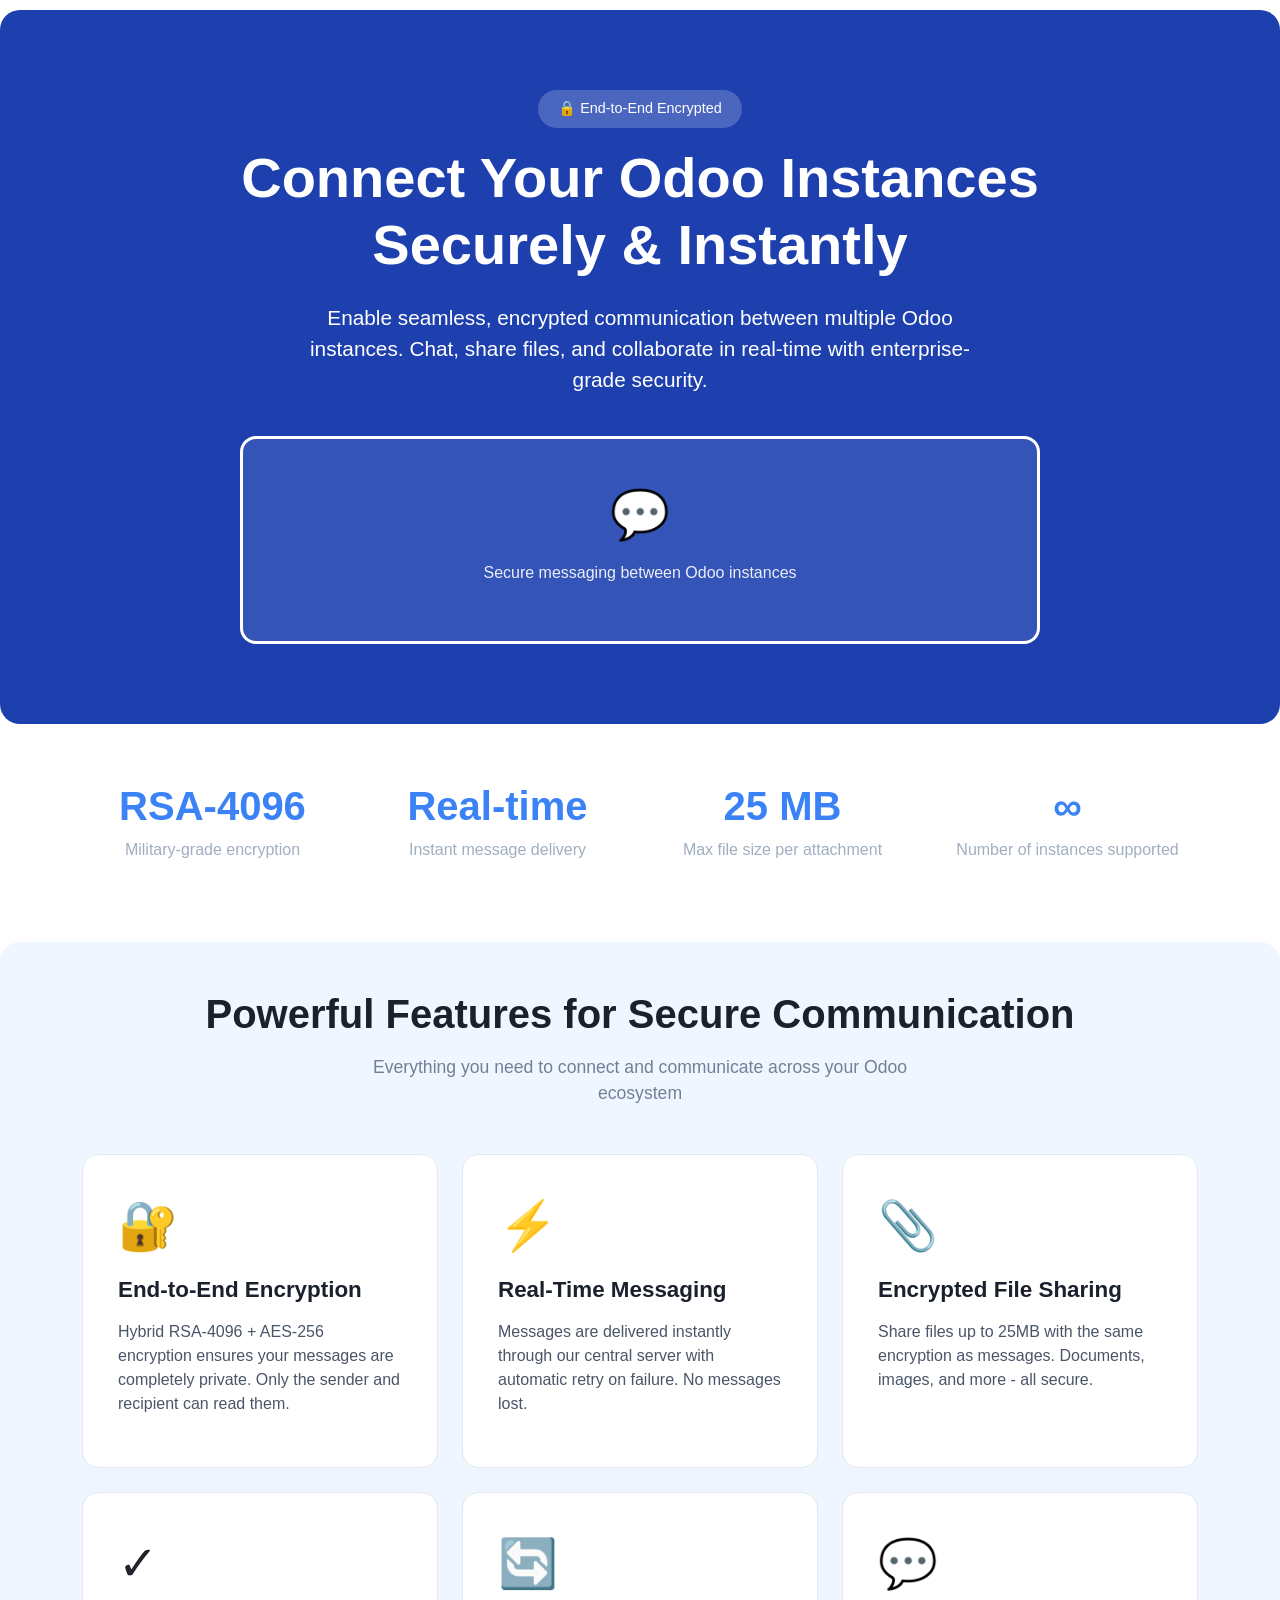
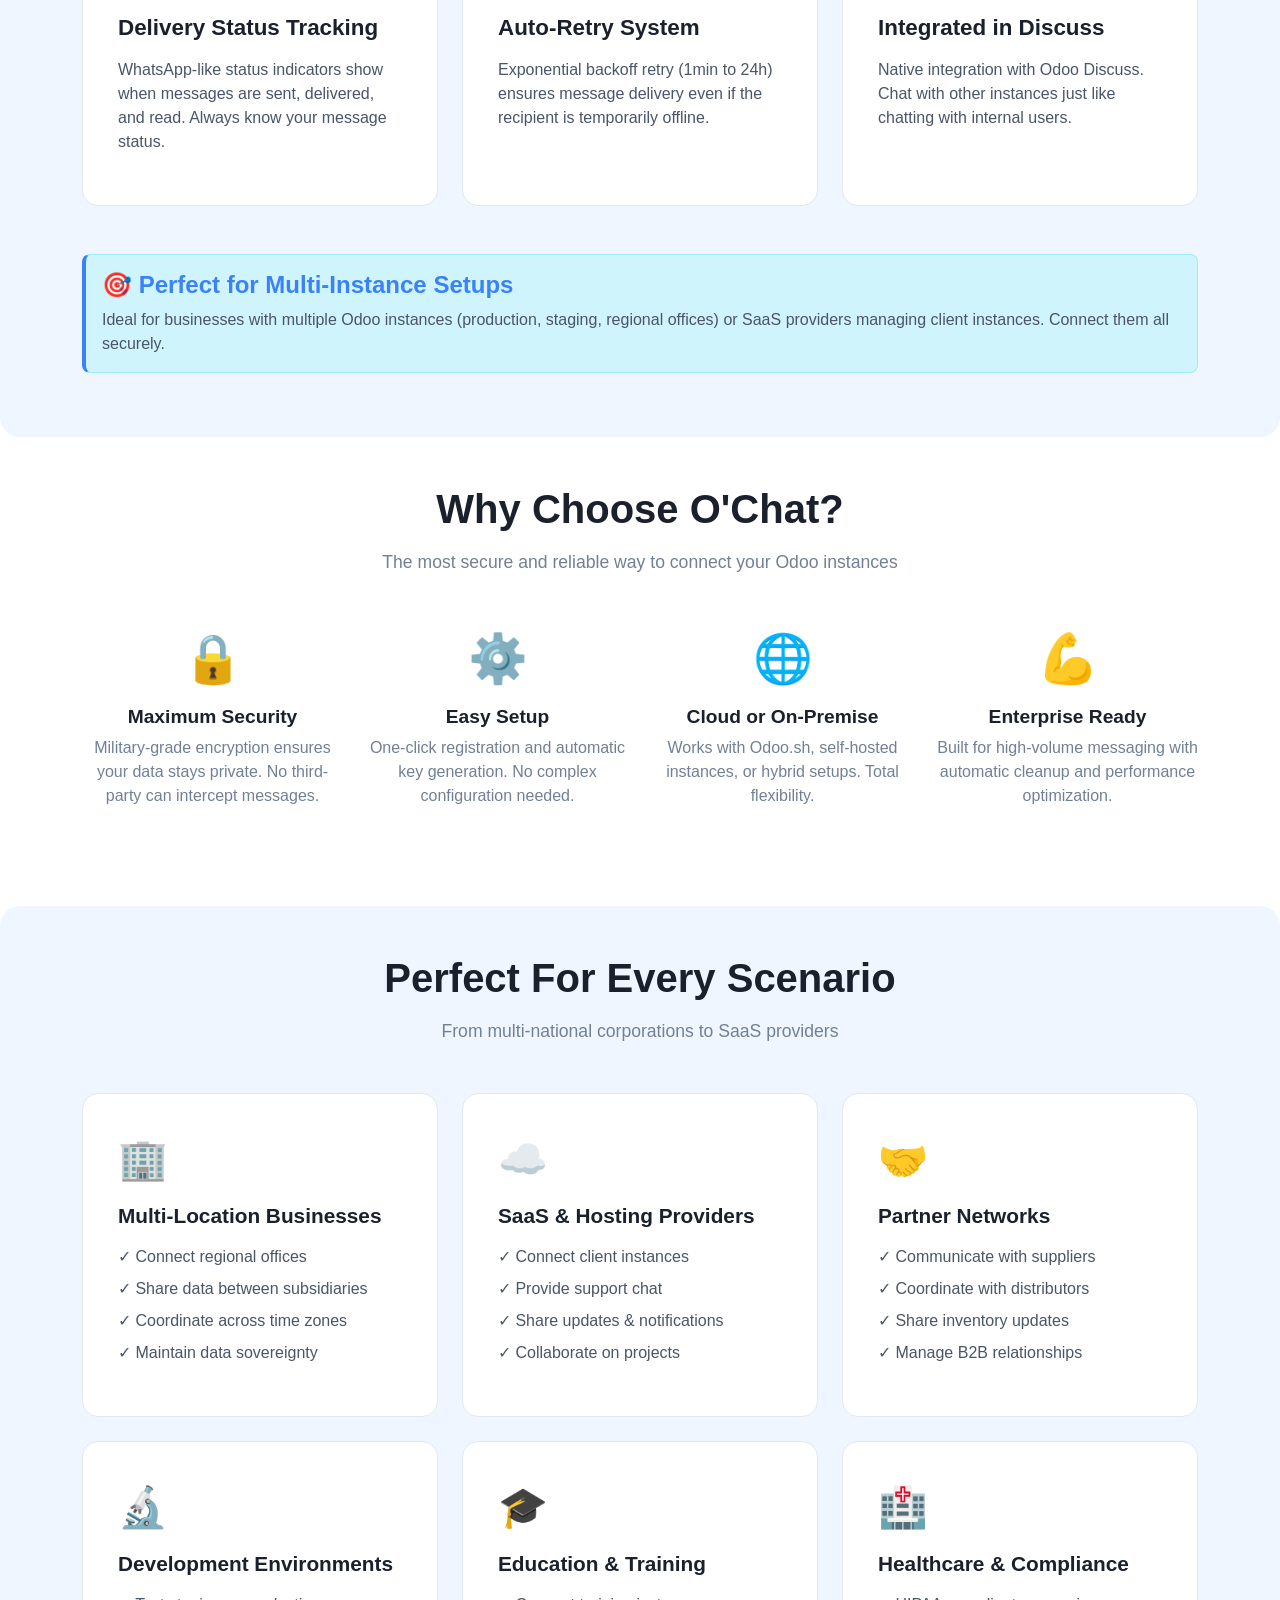
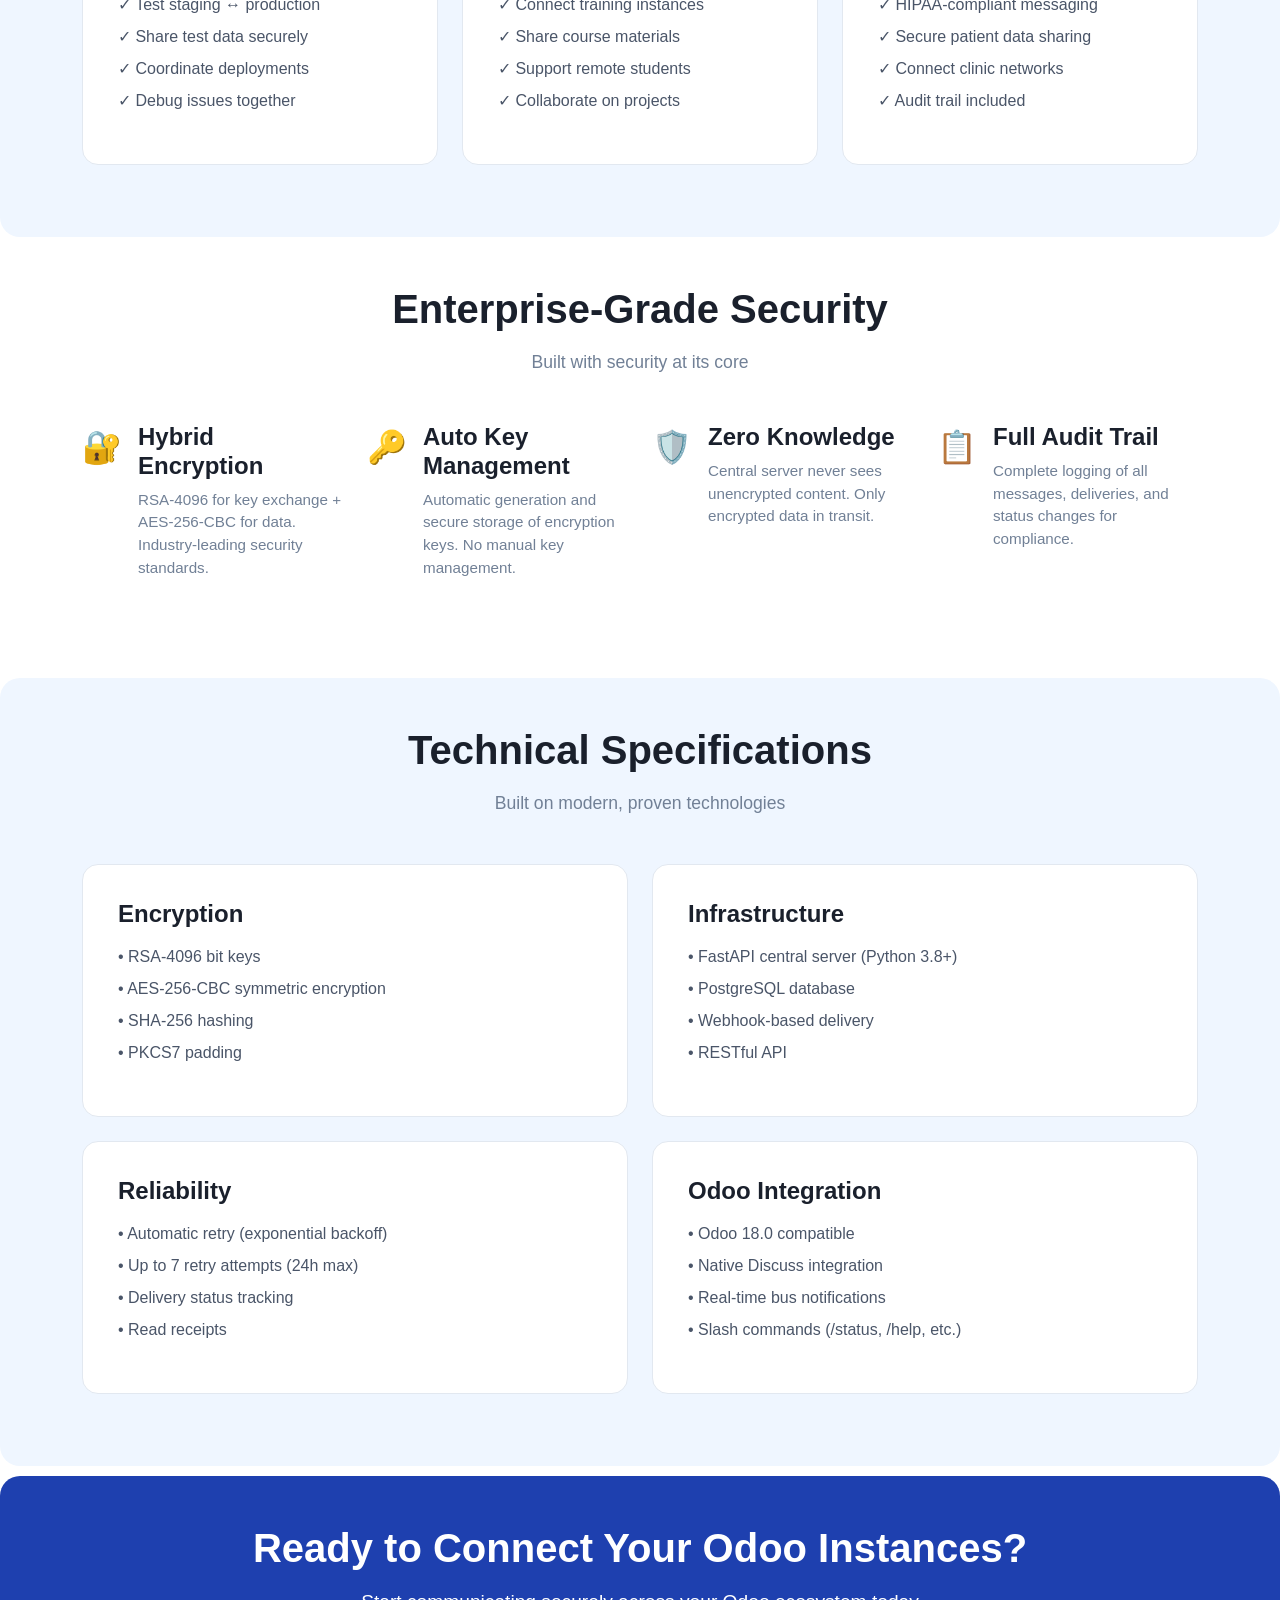
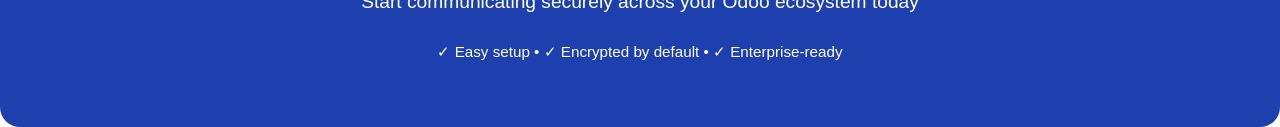
==== ochat/static/description/index.html @ 1cec47e1 "init branch" ====
<!DOCTYPE html>
<html lang="en">
<head>
    <meta charset="utf-8">
    <meta name="viewport" content="width=device-width, initial-scale=1">
    <title>O'Chat - Secure Inter-Instance Communication for Odoo</title>

    <!-- Bootstrap 5 CSS CDN -->
    <link href="https://cdn.jsdelivr.net/npm/bootstrap@5.3.2/dist/css/bootstrap.min.css" rel="stylesheet">

    <style>
        body {
            font-family: -apple-system, BlinkMacSystemFont, 'Segoe UI', Roboto, Oxygen, Ubuntu, Cantarell, sans-serif;
            color: #2c3e50;
        }

        .hero {
            background: linear-gradient(135deg, #3b82f6 0%, #1e40af 100%);
            color: white;
            padding-top: 80px;
            padding-bottom: 80px;
        }

        .features-section {
            background-color: #eff6ff;
        }

        .cta-section {
            background: linear-gradient(135deg, #3b82f6 0%, #1e40af 100%);
            color: white;
        }
    </style>
</head>
<body>
    <!-- Hero Section -->
    <section class="text-center" style="background-color:#1e40af; color: white; padding-top: 80px; padding-bottom: 80px;border-radius:20px; margin-top:10px;">
        <div class="container">
            <div class="mb-3">
                <span style="font-size: 0.9rem; padding: 8px 20px; background-color: rgba(255,255,255,0.2); border-radius: 50px; display: inline-block; font-weight: 500;">
                    🔒 End-to-End Encrypted
                </span>
            </div>
            <h1 class="mb-4" style="font-size: 3.5rem; font-weight: 800; color: white;">
                Connect Your Odoo Instances<br/>Securely & Instantly
            </h1>
            <p class="lead mb-4" style="font-size: 1.3rem; max-width: 700px; margin-left: auto; margin-right: auto; color: white;">
                Enable seamless, encrypted communication between multiple Odoo instances. Chat, share files, and collaborate in real-time with enterprise-grade security.
            </p>

            <!-- Screenshot placeholder -->
            <div style="max-width: 800px; margin-left: auto; margin-right: auto; margin-top: 40px; background-color: rgba(255,255,255,0.1); padding: 40px; border-radius: 16px; border: 3px solid white;">
                <p style="font-size: 3rem; margin: 0;">💬</p>
                <p style="font-size: 1rem; margin-top: 10px; opacity: 0.9;">Secure messaging between Odoo instances</p>
            </div>
        </div>
    </section>

    <!-- Stats Section -->
    <section class="py-5" style="border-radius:10px; margin-top:10px;">
        <div class="container">
            <div class="row text-center">
                <div class="col-md-3 col-sm-6 mb-3">
                    <h3 class="mb-2" style="font-size: 2.5rem; font-weight: 800; color: #3b82f6;">
                        RSA-4096
                    </h3>
                    <p style="color: #a0aec0;">Military-grade encryption</p>
                </div>
                <div class="col-md-3 col-sm-6 mb-3">
                    <h3 class="mb-2" style="font-size: 2.5rem; font-weight: 800; color: #3b82f6;">
                        Real-time
                    </h3>
                    <p style="color: #a0aec0;">Instant message delivery</p>
                </div>
                <div class="col-md-3 col-sm-6 mb-3">
                    <h3 class="mb-2" style="font-size: 2.5rem; font-weight: 800; color: #3b82f6;">
                        25 MB
                    </h3>
                    <p style="color: #a0aec0;">Max file size per attachment</p>
                </div>
                <div class="col-md-3 col-sm-6 mb-3">
                    <h3 class="mb-2" style="font-size: 2.5rem; font-weight: 800; color: #3b82f6;">
                        ∞
                    </h3>
                    <p style="color: #a0aec0;">Number of instances supported</p>
                </div>
            </div>
        </div>
    </section>

    <!-- Features Section -->
    <section class="py-5" style="background-color: #eff6ff; padding-left: 30px; padding-right: 30px; border-radius:20px;">
        <div class="container">
            <h2 class="text-center mb-3" style="font-size: 2.5rem; font-weight: 700; color: #1a202c;">
                Powerful Features for Secure Communication
            </h2>
            <p class="text-center mb-5" style="font-size: 1.1rem; color: #718096; max-width: 600px; margin-left: auto; margin-right: auto;">
                Everything you need to connect and communicate across your Odoo ecosystem
            </p>

            <div class="row">
                <div class="col-md-4 mb-4">
                    <div class="card h-100" style="border-radius: 16px; border: 1px solid #e2e8f0;">
                        <div class="card-body" style="padding: 35px;">
                            <div style="font-size: 3rem; margin-bottom: 15px;">🔐</div>
                            <h3 class="mb-3" style="font-size: 1.4rem; font-weight: 600; color: #1a202c;">
                                End-to-End Encryption
                            </h3>
                            <p style="color: #4a5568;">
                                Hybrid RSA-4096 + AES-256 encryption ensures your messages are completely private. Only the sender and recipient can read them.
                            </p>
                        </div>
                    </div>
                </div>

                <div class="col-md-4 mb-4">
                    <div class="card h-100" style="border-radius: 16px; border: 1px solid #e2e8f0;">
                        <div class="card-body" style="padding: 35px;">
                            <div style="font-size: 3rem; margin-bottom: 15px;">⚡</div>
                            <h3 class="mb-3" style="font-size: 1.4rem; font-weight: 600; color: #1a202c;">
                                Real-Time Messaging
                            </h3>
                            <p style="color: #4a5568;">
                                Messages are delivered instantly through our central server with automatic retry on failure. No messages lost.
                            </p>
                        </div>
                    </div>
                </div>

                <div class="col-md-4 mb-4">
                    <div class="card h-100" style="border-radius: 16px; border: 1px solid #e2e8f0;">
                        <div class="card-body" style="padding: 35px;">
                            <div style="font-size: 3rem; margin-bottom: 15px;">📎</div>
                            <h3 class="mb-3" style="font-size: 1.4rem; font-weight: 600; color: #1a202c;">
                                Encrypted File Sharing
                            </h3>
                            <p style="color: #4a5568;">
                                Share files up to 25MB with the same encryption as messages. Documents, images, and more - all secure.
                            </p>
                        </div>
                    </div>
                </div>

                <div class="col-md-4 mb-4">
                    <div class="card h-100" style="border-radius: 16px; border: 1px solid #e2e8f0;">
                        <div class="card-body" style="padding: 35px;">
                            <div style="font-size: 3rem; margin-bottom: 15px;">✓</div>
                            <h3 class="mb-3" style="font-size: 1.4rem; font-weight: 600; color: #1a202c;">
                                Delivery Status Tracking
                            </h3>
                            <p style="color: #4a5568;">
                                WhatsApp-like status indicators show when messages are sent, delivered, and read. Always know your message status.
                            </p>
                        </div>
                    </div>
                </div>

                <div class="col-md-4 mb-4">
                    <div class="card h-100" style="border-radius: 16px; border: 1px solid #e2e8f0;">
                        <div class="card-body" style="padding: 35px;">
                            <div style="font-size: 3rem; margin-bottom: 15px;">🔄</div>
                            <h3 class="mb-3" style="font-size: 1.4rem; font-weight: 600; color: #1a202c;">
                                Auto-Retry System
                            </h3>
                            <p style="color: #4a5568;">
                                Exponential backoff retry (1min to 24h) ensures message delivery even if the recipient is temporarily offline.
                            </p>
                        </div>
                    </div>
                </div>

                <div class="col-md-4 mb-4">
                    <div class="card h-100" style="border-radius: 16px; border: 1px solid #e2e8f0;">
                        <div class="card-body" style="padding: 35px;">
                            <div style="font-size: 3rem; margin-bottom: 15px;">💬</div>
                            <h3 class="mb-3" style="font-size: 1.4rem; font-weight: 600; color: #1a202c;">
                                Integrated in Discuss
                            </h3>
                            <p style="color: #4a5568;">
                                Native integration with Odoo Discuss. Chat with other instances just like chatting with internal users.
                            </p>
                        </div>
                    </div>
                </div>
            </div>

            <div class="alert alert-info mt-4" style="border-left: 4px solid #3b82f6; border-radius: 8px;">
                <h4 class="mb-2" style="color: #3b82f6; font-weight: 600;">
                    🎯 Perfect for Multi-Instance Setups
                </h4>
                <p class="mb-0" style="color: #4a5568;">
                    Ideal for businesses with multiple Odoo instances (production, staging, regional offices) or SaaS providers managing client instances. Connect them all securely.
                </p>
            </div>
        </div>
    </section>

    <!-- Benefits Section -->
    <section class="py-5 bg-white">
        <div class="container">
            <h2 class="text-center mb-3" style="font-size: 2.5rem; font-weight: 700; color: #1a202c;">
                Why Choose O'Chat?
            </h2>
            <p class="text-center mb-5" style="font-size: 1.1rem; color: #718096; max-width: 600px; margin-left: auto; margin-right: auto;">
                The most secure and reliable way to connect your Odoo instances
            </p>

            <div class="row text-center">
                <div class="col-md-3 col-sm-6 mb-4">
                    <div style="font-size: 3rem; margin-bottom: 10px;">🔒</div>
                    <h4 class="mb-2" style="font-size: 1.2rem; font-weight: 600; color: #1a202c;">
                        Maximum Security
                    </h4>
                    <p style="color: #718096;">
                        Military-grade encryption ensures your data stays private. No third-party can intercept messages.
                    </p>
                </div>

                <div class="col-md-3 col-sm-6 mb-4">
                    <div style="font-size: 3rem; margin-bottom: 10px;">⚙️</div>
                    <h4 class="mb-2" style="font-size: 1.2rem; font-weight: 600; color: #1a202c;">
                        Easy Setup
                    </h4>
                    <p style="color: #718096;">
                        One-click registration and automatic key generation. No complex configuration needed.
                    </p>
                </div>

                <div class="col-md-3 col-sm-6 mb-4">
                    <div style="font-size: 3rem; margin-bottom: 10px;">🌐</div>
                    <h4 class="mb-2" style="font-size: 1.2rem; font-weight: 600; color: #1a202c;">
                        Cloud or On-Premise
                    </h4>
                    <p style="color: #718096;">
                        Works with Odoo.sh, self-hosted instances, or hybrid setups. Total flexibility.
                    </p>
                </div>

                <div class="col-md-3 col-sm-6 mb-4">
                    <div style="font-size: 3rem; margin-bottom: 10px;">💪</div>
                    <h4 class="mb-2" style="font-size: 1.2rem; font-weight: 600; color: #1a202c;">
                        Enterprise Ready
                    </h4>
                    <p style="color: #718096;">
                        Built for high-volume messaging with automatic cleanup and performance optimization.
                    </p>
                </div>
            </div>
        </div>
    </section>

    <!-- Use Cases Section -->
    <section class="py-5" style="background-color: #eff6ff; padding-left: 30px; padding-right: 30px;border-radius:20px; margin-top:10px;">
        <div class="container">
            <h2 class="text-center mb-3" style="font-size: 2.5rem; font-weight: 700; color: #1a202c;">
                Perfect For Every Scenario
            </h2>
            <p class="text-center mb-5" style="font-size: 1.1rem; color: #718096;">
                From multi-national corporations to SaaS providers
            </p>

            <div class="row">
                <div class="col-md-4 col-sm-6 mb-4">
                    <div class="card h-100" style="border-radius: 16px; border: 1px solid #e2e8f0; background-color: white;">
                        <div class="card-body" style="padding: 35px;">
                            <div style="font-size: 2.5rem; margin-bottom: 15px;">🏢</div>
                            <h4 class="mb-3" style="font-size: 1.3rem; font-weight: 600; color: #1a202c;">
                                Multi-Location Businesses
                            </h4>
                            <ul class="list-unstyled">
                                <li class="mb-2" style="color: #4a5568;">✓ Connect regional offices</li>
                                <li class="mb-2" style="color: #4a5568;">✓ Share data between subsidiaries</li>
                                <li class="mb-2" style="color: #4a5568;">✓ Coordinate across time zones</li>
                                <li class="mb-2" style="color: #4a5568;">✓ Maintain data sovereignty</li>
                            </ul>
                        </div>
                    </div>
                </div>

                <div class="col-md-4 col-sm-6 mb-4">
                    <div class="card h-100" style="border-radius: 16px; border: 1px solid #e2e8f0; background-color: white;">
                        <div class="card-body" style="padding: 35px;">
                            <div style="font-size: 2.5rem; margin-bottom: 15px;">☁️</div>
                            <h4 class="mb-3" style="font-size: 1.3rem; font-weight: 600; color: #1a202c;">
                                SaaS & Hosting Providers
                            </h4>
                            <ul class="list-unstyled">
                                <li class="mb-2" style="color: #4a5568;">✓ Connect client instances</li>
                                <li class="mb-2" style="color: #4a5568;">✓ Provide support chat</li>
                                <li class="mb-2" style="color: #4a5568;">✓ Share updates & notifications</li>
                                <li class="mb-2" style="color: #4a5568;">✓ Collaborate on projects</li>
                            </ul>
                        </div>
                    </div>
                </div>

                <div class="col-md-4 col-sm-6 mb-4">
                    <div class="card h-100" style="border-radius: 16px; border: 1px solid #e2e8f0; background-color: white;">
                        <div class="card-body" style="padding: 35px;">
                            <div style="font-size: 2.5rem; margin-bottom: 15px;">🤝</div>
                            <h4 class="mb-3" style="font-size: 1.3rem; font-weight: 600; color: #1a202c;">
                                Partner Networks
                            </h4>
                            <ul class="list-unstyled">
                                <li class="mb-2" style="color: #4a5568;">✓ Communicate with suppliers</li>
                                <li class="mb-2" style="color: #4a5568;">✓ Coordinate with distributors</li>
                                <li class="mb-2" style="color: #4a5568;">✓ Share inventory updates</li>
                                <li class="mb-2" style="color: #4a5568;">✓ Manage B2B relationships</li>
                            </ul>
                        </div>
                    </div>
                </div>

                <div class="col-md-4 col-sm-6 mb-4">
                    <div class="card h-100" style="border-radius: 16px; border: 1px solid #e2e8f0; background-color: white;">
                        <div class="card-body" style="padding: 35px;">
                            <div style="font-size: 2.5rem; margin-bottom: 15px;">🔬</div>
                            <h4 class="mb-3" style="font-size: 1.3rem; font-weight: 600; color: #1a202c;">
                                Development Environments
                            </h4>
                            <ul class="list-unstyled">
                                <li class="mb-2" style="color: #4a5568;">✓ Test staging ↔ production</li>
                                <li class="mb-2" style="color: #4a5568;">✓ Share test data securely</li>
                                <li class="mb-2" style="color: #4a5568;">✓ Coordinate deployments</li>
                                <li class="mb-2" style="color: #4a5568;">✓ Debug issues together</li>
                            </ul>
                        </div>
                    </div>
                </div>

                <div class="col-md-4 col-sm-6 mb-4">
                    <div class="card h-100" style="border-radius: 16px; border: 1px solid #e2e8f0; background-color: white;">
                        <div class="card-body" style="padding: 35px;">
                            <div style="font-size: 2.5rem; margin-bottom: 15px;">🎓</div>
                            <h4 class="mb-3" style="font-size: 1.3rem; font-weight: 600; color: #1a202c;">
                                Education & Training
                            </h4>
                            <ul class="list-unstyled">
                                <li class="mb-2" style="color: #4a5568;">✓ Connect training instances</li>
                                <li class="mb-2" style="color: #4a5568;">✓ Share course materials</li>
                                <li class="mb-2" style="color: #4a5568;">✓ Support remote students</li>
                                <li class="mb-2" style="color: #4a5568;">✓ Collaborate on projects</li>
                            </ul>
                        </div>
                    </div>
                </div>

                <div class="col-md-4 col-sm-6 mb-4">
                    <div class="card h-100" style="border-radius: 16px; border: 1px solid #e2e8f0; background-color: white;">
                        <div class="card-body" style="padding: 35px;">
                            <div style="font-size: 2.5rem; margin-bottom: 15px;">🏥</div>
                            <h4 class="mb-3" style="font-size: 1.3rem; font-weight: 600; color: #1a202c;">
                                Healthcare & Compliance
                            </h4>
                            <ul class="list-unstyled">
                                <li class="mb-2" style="color: #4a5568;">✓ HIPAA-compliant messaging</li>
                                <li class="mb-2" style="color: #4a5568;">✓ Secure patient data sharing</li>
                                <li class="mb-2" style="color: #4a5568;">✓ Connect clinic networks</li>
                                <li class="mb-2" style="color: #4a5568;">✓ Audit trail included</li>
                            </ul>
                        </div>
                    </div>
                </div>
            </div>
        </div>
    </section>

    <!-- Security Section -->
    <section class="py-5 bg-white">
        <div class="container">
            <h2 class="text-center mb-3" style="font-size: 2.5rem; font-weight: 700; color: #1a202c;">
                Enterprise-Grade Security
            </h2>
            <p class="text-center mb-5" style="font-size: 1.1rem; color: #718096; max-width: 600px; margin-left: auto; margin-right: auto;">
                Built with security at its core
            </p>

            <div class="row">
                <div class="col-md-3 col-sm-6 mb-4">
                    <div class="d-flex">
                        <div class="me-3" style="font-size: 2rem;">🔐</div>
                        <div>
                            <h4 class="mb-2" style="font-weight: 600; color: #1a202c;">
                                Hybrid Encryption
                            </h4>
                            <p style="color: #718096; font-size: 0.95rem;">
                                RSA-4096 for key exchange + AES-256-CBC for data. Industry-leading security standards.
                            </p>
                        </div>
                    </div>
                </div>

                <div class="col-md-3 col-sm-6 mb-4">
                    <div class="d-flex">
                        <div class="me-3" style="font-size: 2rem;">🔑</div>
                        <div>
                            <h4 class="mb-2" style="font-weight: 600; color: #1a202c;">
                                Auto Key Management
                            </h4>
                            <p style="color: #718096; font-size: 0.95rem;">
                                Automatic generation and secure storage of encryption keys. No manual key management.
                            </p>
                        </div>
                    </div>
                </div>

                <div class="col-md-3 col-sm-6 mb-4">
                    <div class="d-flex">
                        <div class="me-3" style="font-size: 2rem;">🛡️</div>
                        <div>
                            <h4 class="mb-2" style="font-weight: 600; color: #1a202c;">
                                Zero Knowledge
                            </h4>
                            <p style="color: #718096; font-size: 0.95rem;">
                                Central server never sees unencrypted content. Only encrypted data in transit.
                            </p>
                        </div>
                    </div>
                </div>

                <div class="col-md-3 col-sm-6 mb-4">
                    <div class="d-flex">
                        <div class="me-3" style="font-size: 2rem;">📋</div>
                        <div>
                            <h4 class="mb-2" style="font-weight: 600; color: #1a202c;">
                                Full Audit Trail
                            </h4>
                            <p style="color: #718096; font-size: 0.95rem;">
                                Complete logging of all messages, deliveries, and status changes for compliance.
                            </p>
                        </div>
                    </div>
                </div>
            </div>
        </div>
    </section>

    <!-- Technical Specs Section -->
    <section class="py-5" style="background-color: #eff6ff; padding-left: 30px; padding-right: 30px;border-radius:20px; margin-top:10px;">
        <div class="container">
            <h2 class="text-center mb-3" style="font-size: 2.5rem; font-weight: 700; color: #1a202c;">
                Technical Specifications
            </h2>
            <p class="text-center mb-5" style="font-size: 1.1rem; color: #718096;">
                Built on modern, proven technologies
            </p>

            <div class="row">
                <div class="col-md-6 mb-4">
                    <div class="card" style="border-radius: 16px; border: 1px solid #e2e8f0; background-color: white;">
                        <div class="card-body" style="padding: 35px;">
                            <h4 class="mb-3" style="font-weight: 600; color: #1a202c;">Encryption</h4>
                            <ul class="list-unstyled">
                                <li class="mb-2" style="color: #4a5568;">• RSA-4096 bit keys</li>
                                <li class="mb-2" style="color: #4a5568;">• AES-256-CBC symmetric encryption</li>
                                <li class="mb-2" style="color: #4a5568;">• SHA-256 hashing</li>
                                <li class="mb-2" style="color: #4a5568;">• PKCS7 padding</li>
                            </ul>
                        </div>
                    </div>
                </div>

                <div class="col-md-6 mb-4">
                    <div class="card" style="border-radius: 16px; border: 1px solid #e2e8f0; background-color: white;">
                        <div class="card-body" style="padding: 35px;">
                            <h4 class="mb-3" style="font-weight: 600; color: #1a202c;">Infrastructure</h4>
                            <ul class="list-unstyled">
                                <li class="mb-2" style="color: #4a5568;">• FastAPI central server (Python 3.8+)</li>
                                <li class="mb-2" style="color: #4a5568;">• PostgreSQL database</li>
                                <li class="mb-2" style="color: #4a5568;">• Webhook-based delivery</li>
                                <li class="mb-2" style="color: #4a5568;">• RESTful API</li>
                            </ul>
                        </div>
                    </div>
                </div>

                <div class="col-md-6 mb-4">
                    <div class="card" style="border-radius: 16px; border: 1px solid #e2e8f0; background-color: white;">
                        <div class="card-body" style="padding: 35px;">
                            <h4 class="mb-3" style="font-weight: 600; color: #1a202c;">Reliability</h4>
                            <ul class="list-unstyled">
                                <li class="mb-2" style="color: #4a5568;">• Automatic retry (exponential backoff)</li>
                                <li class="mb-2" style="color: #4a5568;">• Up to 7 retry attempts (24h max)</li>
                                <li class="mb-2" style="color: #4a5568;">• Delivery status tracking</li>
                                <li class="mb-2" style="color: #4a5568;">• Read receipts</li>
                            </ul>
                        </div>
                    </div>
                </div>

                <div class="col-md-6 mb-4">
                    <div class="card" style="border-radius: 16px; border: 1px solid #e2e8f0; background-color: white;">
                        <div class="card-body" style="padding: 35px;">
                            <h4 class="mb-3" style="font-weight: 600; color: #1a202c;">Odoo Integration</h4>
                            <ul class="list-unstyled">
                                <li class="mb-2" style="color: #4a5568;">• Odoo 18.0 compatible</li>
                                <li class="mb-2" style="color: #4a5568;">• Native Discuss integration</li>
                                <li class="mb-2" style="color: #4a5568;">• Real-time bus notifications</li>
                                <li class="mb-2" style="color: #4a5568;">• Slash commands (/status, /help, etc.)</li>
                            </ul>
                        </div>
                    </div>
                </div>
            </div>
        </div>
    </section>

    <!-- CTA Section -->
    <section class="py-5 text-center" style="background-color:#1e40af; color: white;border-radius:20px; margin-top:10px;">
        <div class="container">
            <h2 class="mb-3" style="font-size: 2.5rem; font-weight: 700; color: white;">
                Ready to Connect Your Odoo Instances?
            </h2>
            <p class="mb-4" style="font-size: 1.2rem; color: white;">
                Start communicating securely across your Odoo ecosystem today
            </p>
            <p style="font-size: 0.95rem; margin-top: 20px; color: white;">
                ✓ Easy setup • ✓ Encrypted by default • ✓ Enterprise-ready
            </p>
        </div>
    </section>

</body>
</html>
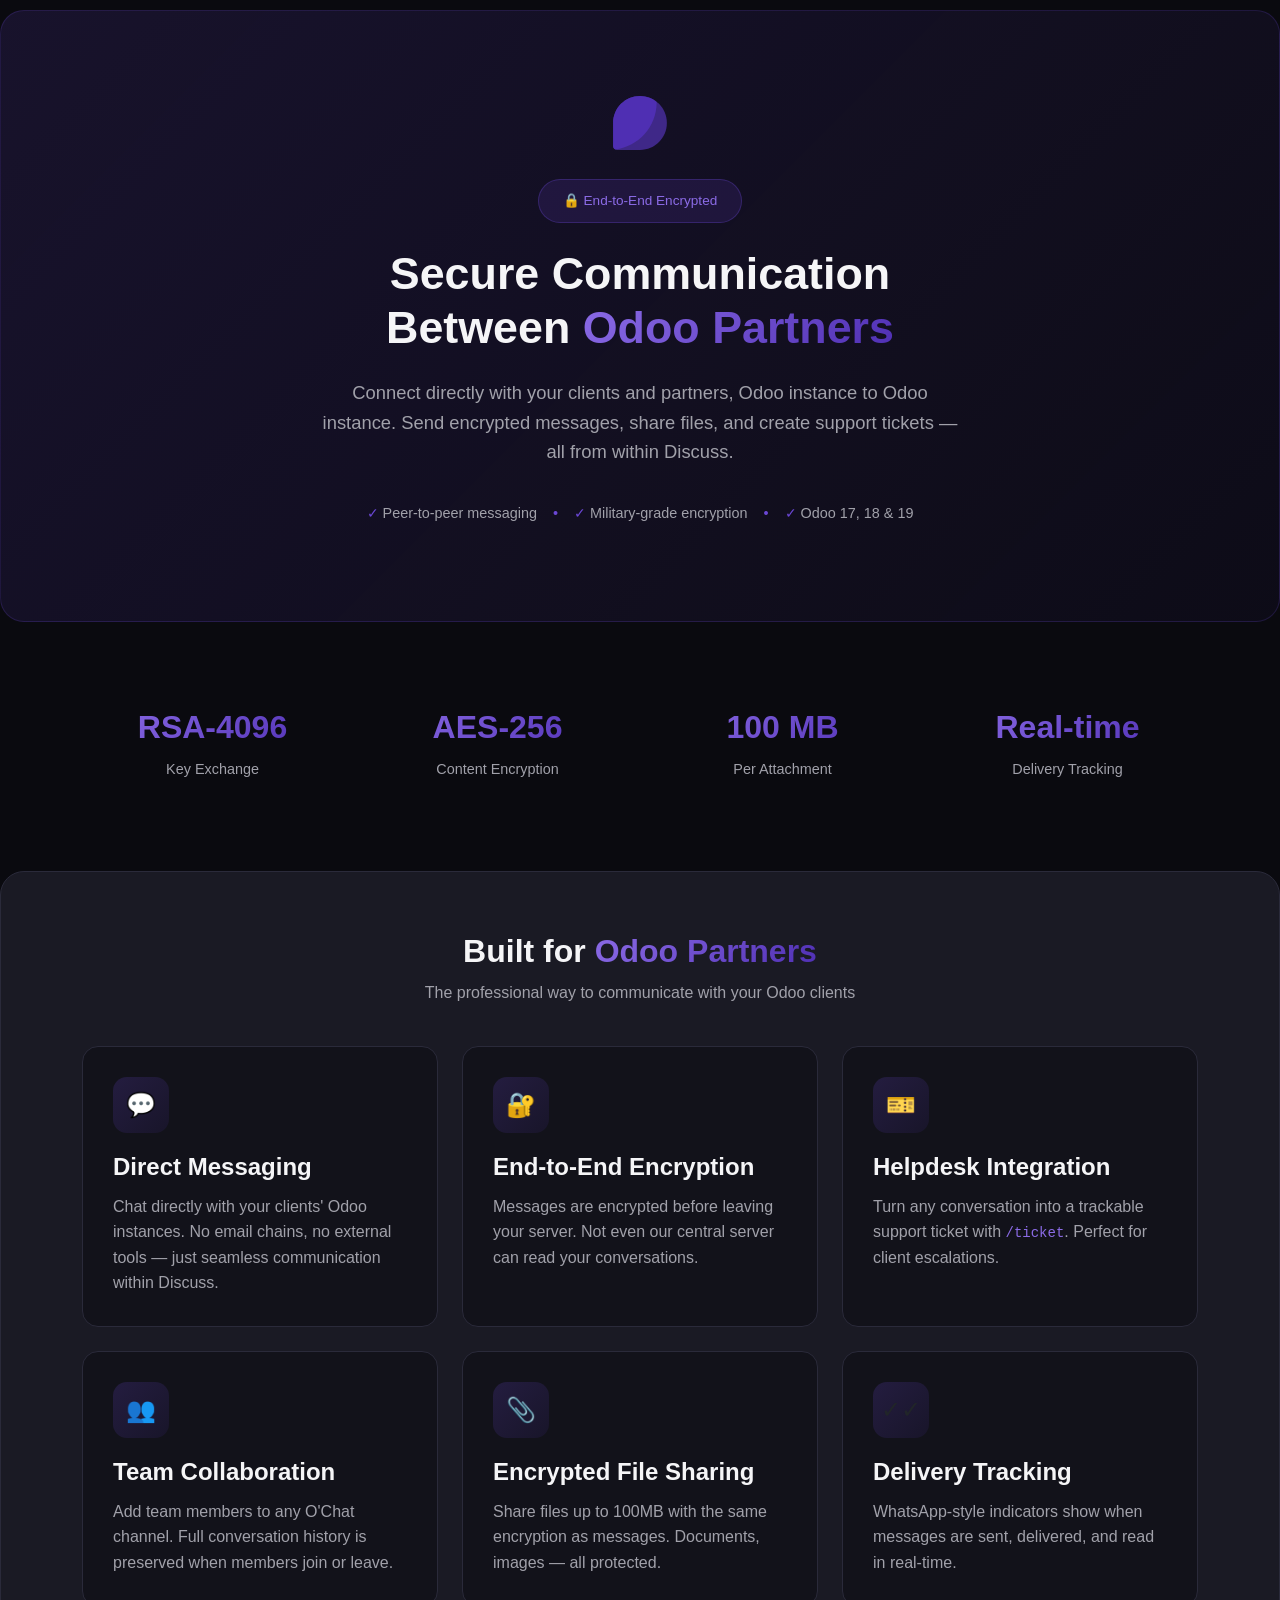
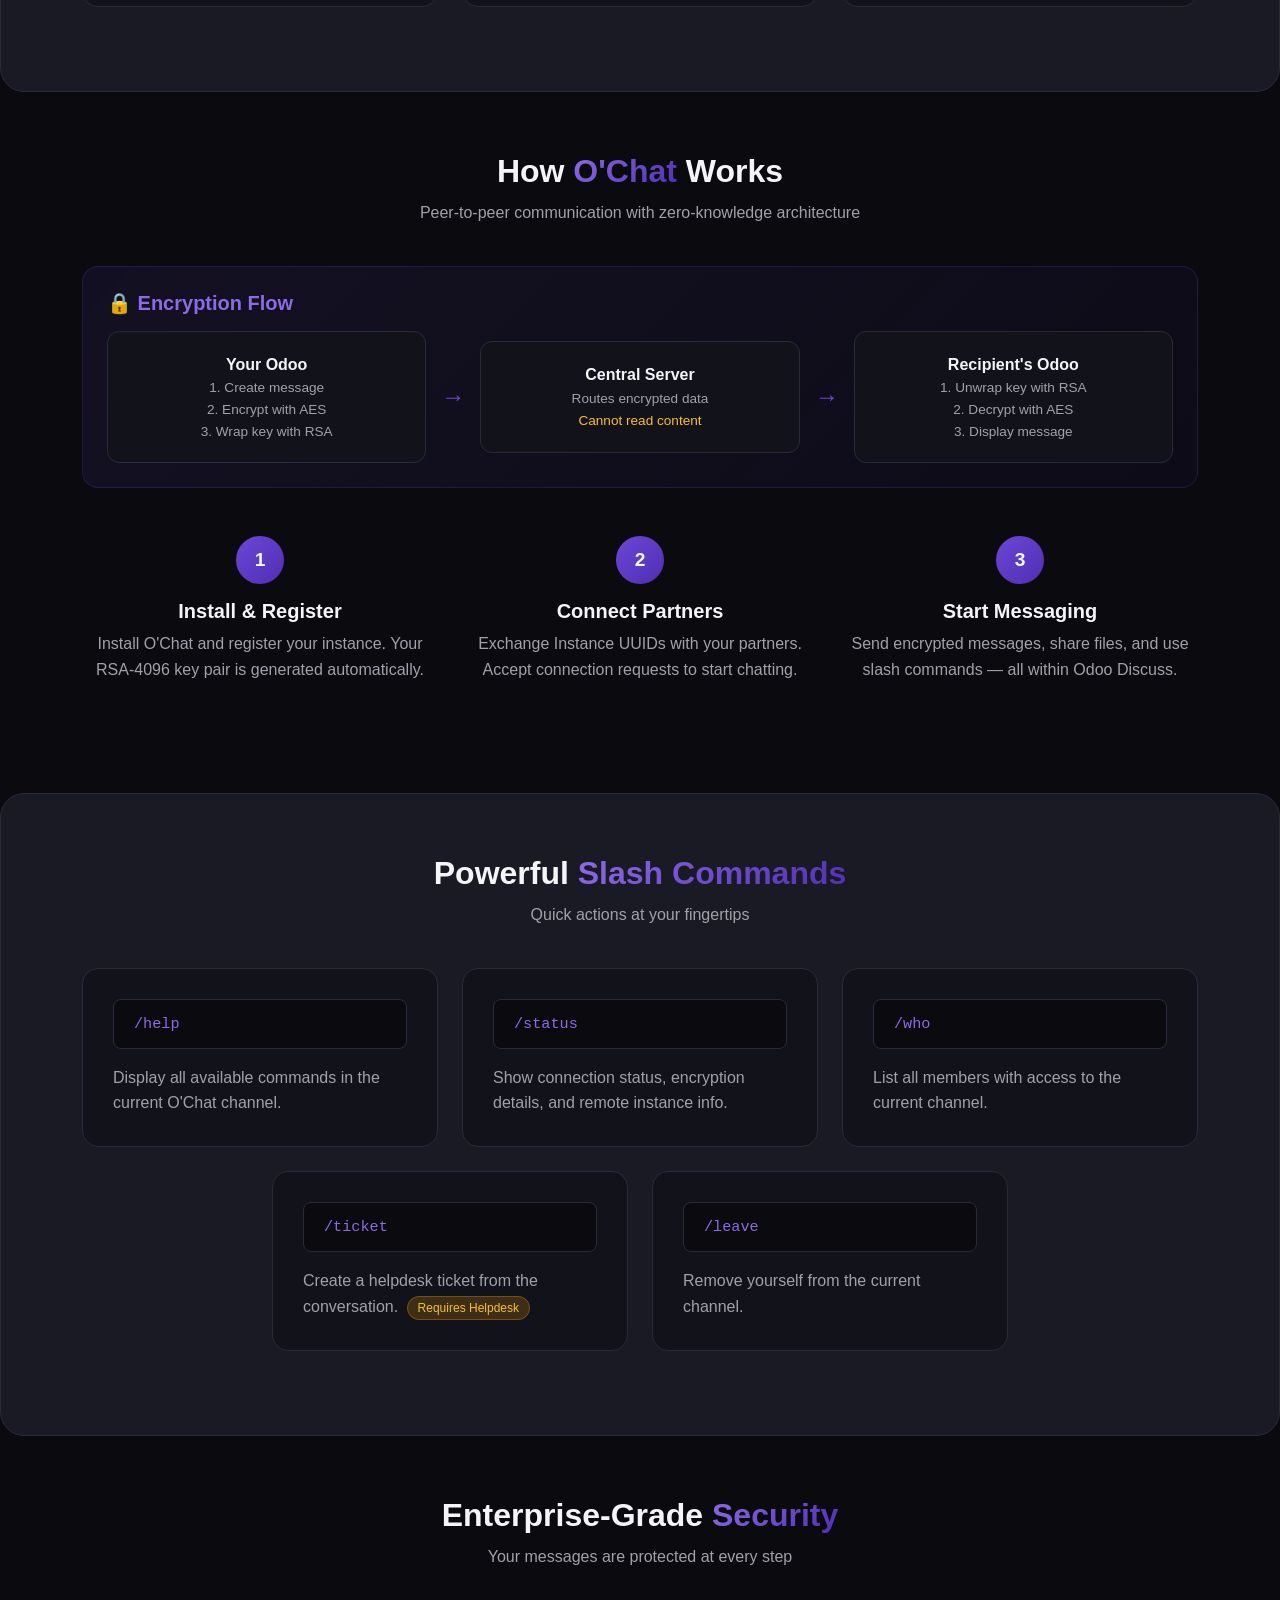
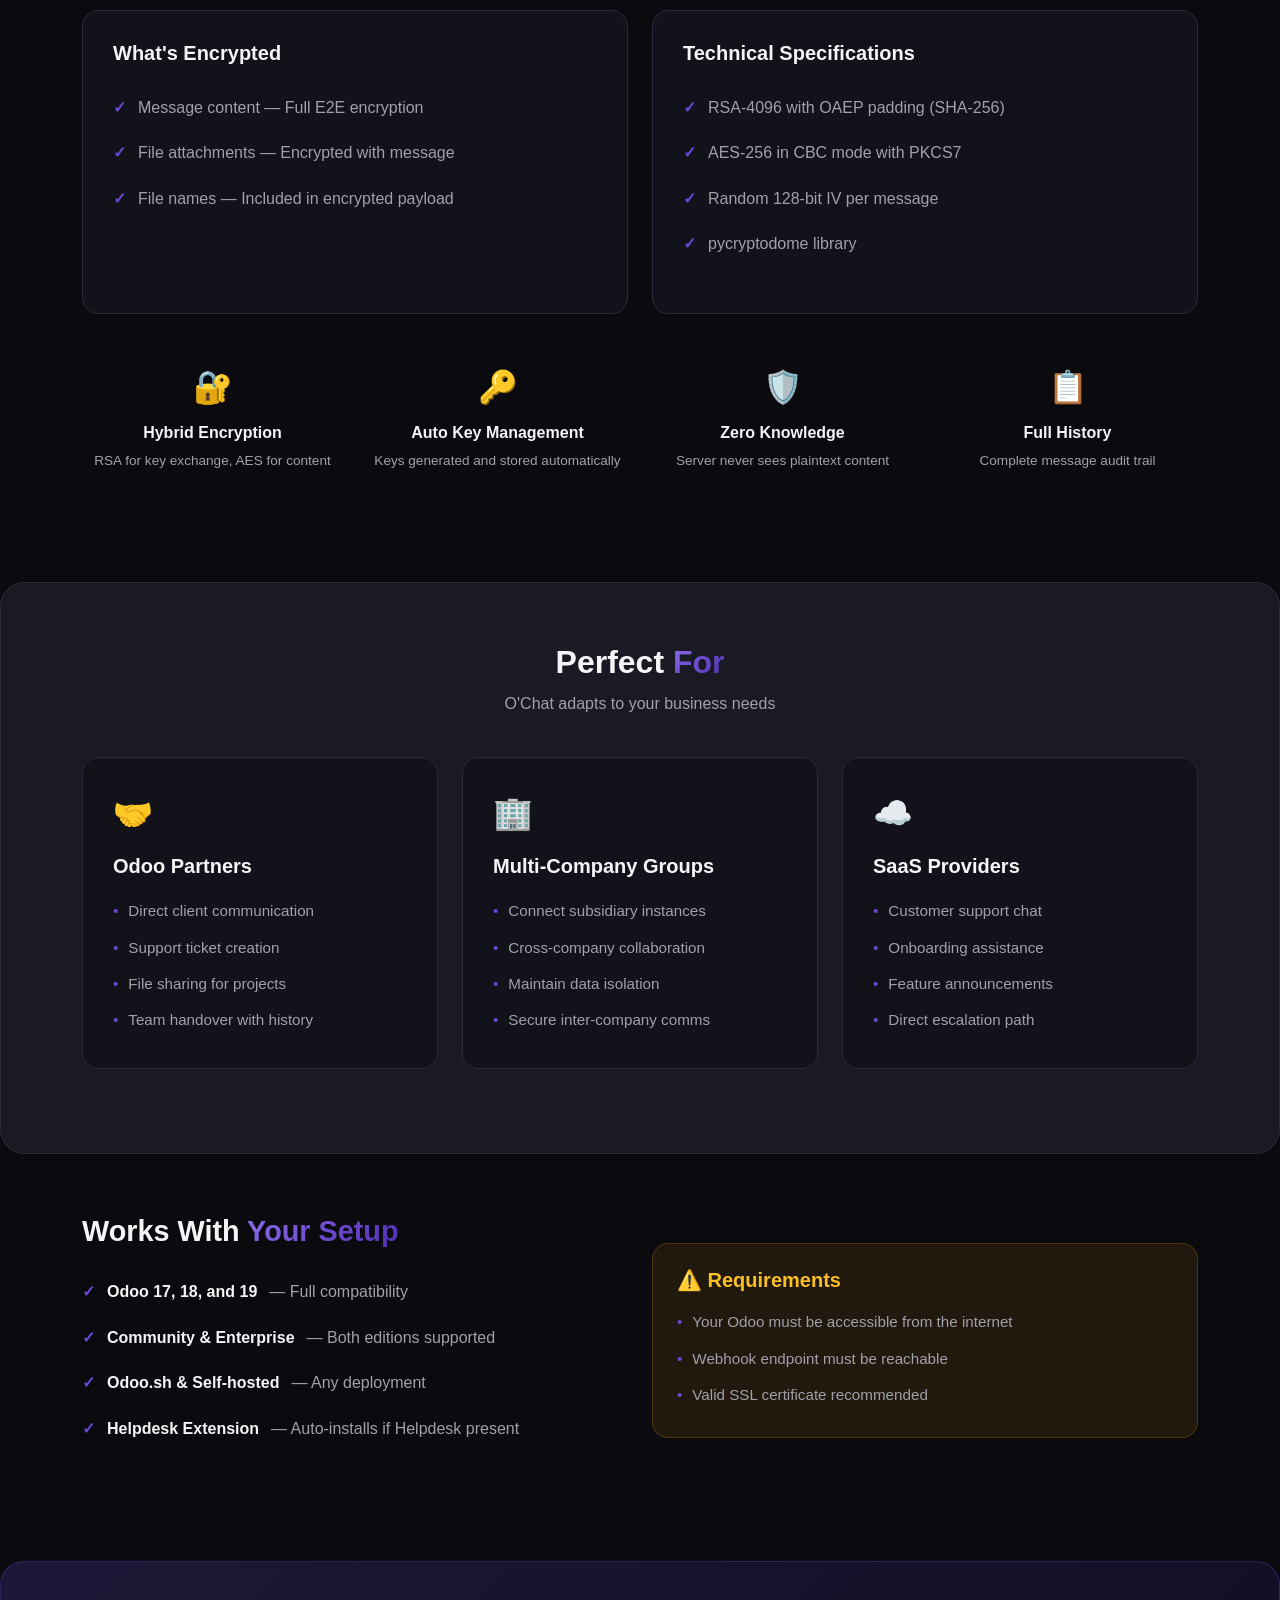
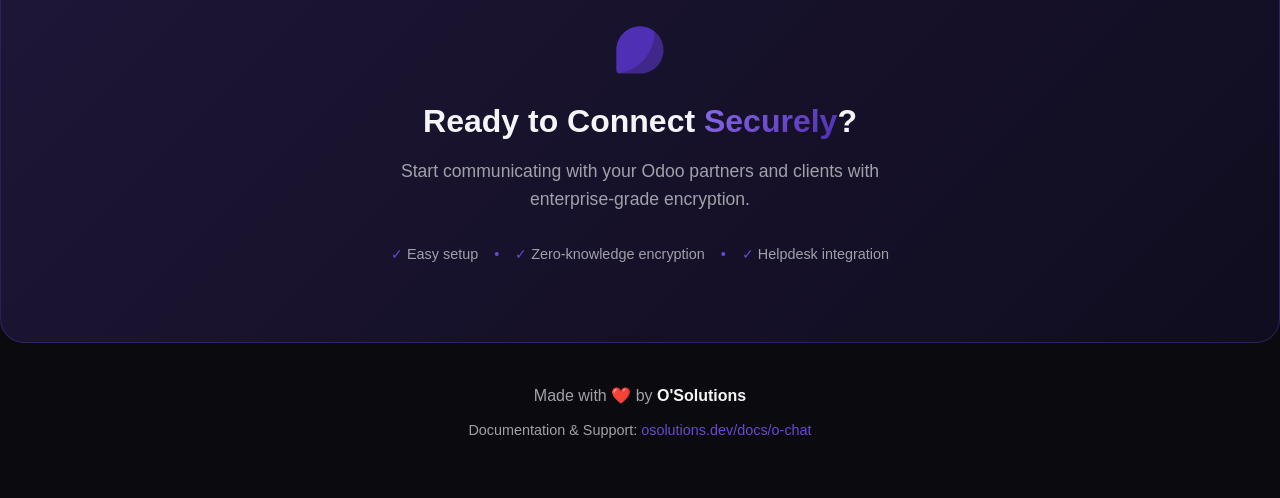
==== commit b1867937: "last adapt" ====
--- a/ochat/static/description/index.html
+++ b/ochat/static/description/index.html
@@ -3,518 +3,724 @@
 <head>
     <meta charset="utf-8">
     <meta name="viewport" content="width=device-width, initial-scale=1">
-    <title>O'Chat - Secure Inter-Instance Communication for Odoo</title>
-
-    <!-- Bootstrap 5 CSS CDN -->
+    <title>O'Chat - Secure Peer-to-Peer Communication for Odoo Partners</title>
     <link href="https://cdn.jsdelivr.net/npm/bootstrap@5.3.2/dist/css/bootstrap.min.css" rel="stylesheet">
-
     <style>
+        :root {
+            --ochat-400: #8B6BE6;
+            --ochat-500: #6B47D6;
+            --ochat-600: #4F2FB3;
+            --ochat-700: #3F2888;
+            --background: #0a0a0f;
+            --background-card: #12121a;
+            --background-muted: #1a1a24;
+            --border: #2a2a3a;
+            --text-primary: #f5f5f7;
+            --text-muted: #a1a1aa;
+        }
+
         body {
             font-family: -apple-system, BlinkMacSystemFont, 'Segoe UI', Roboto, Oxygen, Ubuntu, Cantarell, sans-serif;
-            color: #2c3e50;
-        }
-
-        .hero {
-            background: linear-gradient(135deg, #3b82f6 0%, #1e40af 100%);
-            color: white;
-            padding-top: 80px;
-            padding-bottom: 80px;
-        }
-
-        .features-section {
-            background-color: #eff6ff;
+            background-color: var(--background);
+            color: var(--text-primary);
+            line-height: 1.6;
+        }
+
+        .text-gradient-ochat {
+            background: linear-gradient(135deg, var(--ochat-400) 0%, var(--ochat-600) 100%);
+            -webkit-background-clip: text;
+            -webkit-text-fill-color: transparent;
+            background-clip: text;
+        }
+
+        .hero-section {
+            background: linear-gradient(135deg, rgba(107,71,214,0.15) 0%, rgba(79,47,179,0.05) 100%);
+            border: 1px solid rgba(107,71,214,0.2);
+            padding: 80px 20px;
+            border-radius: 24px;
+            margin-top: 10px;
+        }
+
+        .badge-encryption {
+            font-size: 0.85rem;
+            padding: 10px 24px;
+            background-color: rgba(107,71,214,0.15);
+            border: 1px solid rgba(107,71,214,0.3);
+            border-radius: 50px;
+            display: inline-block;
+            font-weight: 500;
+            color: var(--ochat-400);
+        }
+
+        .section-dark {
+            background-color: var(--background);
+            padding: 60px 20px;
+        }
+
+        .section-muted {
+            background-color: var(--background-muted);
+            padding: 60px 30px;
+            border-radius: 24px;
+            margin-top: 10px;
+            border: 1px solid var(--border);
+        }
+
+        .card {
+            border-radius: 16px;
+            border: 1px solid var(--border);
+            background: var(--background-card);
+            padding: 30px;
+            height: 100%;
+            transition: all 0.3s ease;
+        }
+
+        .card:hover {
+            border-color: rgba(107,71,214,0.5);
+            box-shadow: 0 10px 40px rgba(107, 71, 214, 0.1);
+        }
+
+        .feature-icon {
+            width: 56px;
+            height: 56px;
+            border-radius: 14px;
+            background: linear-gradient(135deg, rgba(107,71,214,0.2) 0%, rgba(79,47,179,0.1) 100%);
+            display: flex;
+            align-items: center;
+            justify-content: center;
+            margin-bottom: 20px;
+            font-size: 1.5rem;
+        }
+
+        .stat-box {
+            text-align: center;
+            padding: 20px;
+        }
+
+        .stat-value {
+            font-size: 2rem;
+            font-weight: 800;
+            background: linear-gradient(135deg, var(--ochat-400) 0%, var(--ochat-600) 100%);
+            -webkit-background-clip: text;
+            -webkit-text-fill-color: transparent;
+            background-clip: text;
+        }
+
+        .stat-label {
+            color: var(--text-muted);
+            font-size: 0.9rem;
+            margin-top: 5px;
+        }
+
+        .info-box {
+            background: linear-gradient(135deg, rgba(107,71,214,0.1) 0%, rgba(79,47,179,0.05) 100%);
+            border: 1px solid rgba(107,71,214,0.2);
+            border-radius: 16px;
+            padding: 24px;
+        }
+
+        .info-box-title {
+            color: var(--ochat-400);
+            font-weight: 600;
+        }
+
+        .warning-box {
+            background: rgba(245, 158, 11, 0.1);
+            border: 1px solid rgba(245, 158, 11, 0.2);
+            border-radius: 16px;
+            padding: 24px;
         }
 
         .cta-section {
-            background: linear-gradient(135deg, #3b82f6 0%, #1e40af 100%);
-            color: white;
+            background: linear-gradient(135deg, rgba(107,71,214,0.2) 0%, rgba(79,47,179,0.1) 100%);
+            border: 1px solid rgba(107,71,214,0.3);
+            padding: 60px 20px;
+            border-radius: 24px;
+            margin-top: 10px;
+        }
+
+        .check-list {
+            list-style: none;
+            padding: 0;
+        }
+
+        .check-list li {
+            padding: 10px 0;
+            color: var(--text-muted);
+            display: flex;
+            align-items: flex-start;
+            gap: 12px;
+        }
+
+        .check-list li::before {
+            content: "✓";
+            color: var(--ochat-500);
+            font-weight: bold;
+            flex-shrink: 0;
+        }
+
+        .encryption-flow {
+            display: flex;
+            flex-wrap: wrap;
+            align-items: center;
+            justify-content: center;
+            gap: 15px;
+        }
+
+        .encryption-step {
+            background: var(--background-card);
+            border: 1px solid var(--border);
+            border-radius: 12px;
+            padding: 20px;
+            text-align: center;
+            flex: 1;
+            min-width: 180px;
+        }
+
+        .encryption-step strong {
+            color: var(--text-primary);
+        }
+
+        .encryption-step p {
+            color: var(--text-muted);
+            font-size: 0.85rem;
+        }
+
+        .encryption-arrow {
+            color: var(--ochat-500);
+            font-size: 1.5rem;
+            font-weight: bold;
+        }
+
+        .logo-container {
+            display: flex;
+            align-items: center;
+            justify-content: center;
+            gap: 15px;
+            margin-bottom: 24px;
+        }
+
+        .logo-container img {
+            width: 64px;
+            height: 64px;
+        }
+
+        .command-box {
+            background: var(--background);
+            border: 1px solid var(--border);
+            border-radius: 8px;
+            padding: 12px 20px;
+            font-family: 'Monaco', 'Menlo', 'Consolas', monospace;
+            font-size: 0.95rem;
+            color: var(--ochat-400);
+        }
+
+        .step-number {
+            width: 48px;
+            height: 48px;
+            border-radius: 50%;
+            background: linear-gradient(135deg, var(--ochat-500) 0%, var(--ochat-600) 100%);
+            display: flex;
+            align-items: center;
+            justify-content: center;
+            font-weight: 700;
+            font-size: 1.2rem;
+            margin: 0 auto 15px;
+        }
+
+        .section-title {
+            font-size: 2rem;
+            font-weight: 700;
+            margin-bottom: 10px;
+        }
+
+        .section-subtitle {
+            color: var(--text-muted);
+            max-width: 600px;
+            margin: 0 auto 40px;
+        }
+
+        h4, h5, h6 {
+            color: var(--text-primary);
+        }
+
+        .text-ochat {
+            color: var(--ochat-500);
+        }
+
+        .badge-warning {
+            background: rgba(245, 158, 11, 0.2);
+            color: #fbbf24;
+            border: 1px solid rgba(245, 158, 11, 0.3);
+            font-size: 0.75rem;
+            padding: 4px 10px;
+            border-radius: 20px;
+        }
+
+        a {
+            color: var(--ochat-500);
+            text-decoration: none;
+        }
+
+        a:hover {
+            color: var(--ochat-400);
+        }
+
+        .use-case-list {
+            list-style: none;
+            padding: 0;
+            margin: 0;
+        }
+
+        .use-case-list li {
+            padding: 6px 0;
+            color: var(--text-muted);
+            font-size: 0.95rem;
+        }
+
+        .use-case-list li::before {
+            content: "•";
+            color: var(--ochat-500);
+            margin-right: 10px;
         }
     </style>
 </head>
 <body>
+
     <!-- Hero Section -->
-    <section class="text-center" style="background-color:#1e40af; color: white; padding-top: 80px; padding-bottom: 80px;border-radius:20px; margin-top:10px;">
-        <div class="container">
-            <div class="mb-3">
-                <span style="font-size: 0.9rem; padding: 8px 20px; background-color: rgba(255,255,255,0.2); border-radius: 50px; display: inline-block; font-weight: 500;">
+    <section class="hero-section text-center">
+        <div class="container">
+            <div class="logo-container">
+                <img src="ochat_logo.svg" alt="O'Chat Logo">
+            </div>
+            <div class="mb-4">
+                <span class="badge-encryption">
                     🔒 End-to-End Encrypted
                 </span>
             </div>
-            <h1 class="mb-4" style="font-size: 3.5rem; font-weight: 800; color: white;">
-                Connect Your Odoo Instances<br/>Securely & Instantly
+            <h1 class="mb-4" style="font-size: 2.8rem; font-weight: 800;">
+                Secure Communication<br/>Between <span class="text-gradient-ochat">Odoo Partners</span>
             </h1>
-            <p class="lead mb-4" style="font-size: 1.3rem; max-width: 700px; margin-left: auto; margin-right: auto; color: white;">
-                Enable seamless, encrypted communication between multiple Odoo instances. Chat, share files, and collaborate in real-time with enterprise-grade security.
-            </p>
-
-            <!-- Screenshot placeholder -->
-            <div style="max-width: 800px; margin-left: auto; margin-right: auto; margin-top: 40px; background-color: rgba(255,255,255,0.1); padding: 40px; border-radius: 16px; border: 3px solid white;">
-                <p style="font-size: 3rem; margin: 0;">💬</p>
-                <p style="font-size: 1rem; margin-top: 10px; opacity: 0.9;">Secure messaging between Odoo instances</p>
+            <p class="mb-4" style="font-size: 1.15rem; max-width: 650px; margin: 0 auto; color: var(--text-muted);">
+                Connect directly with your clients and partners, Odoo instance to Odoo instance.
+                Send encrypted messages, share files, and create support tickets — all from within Discuss.
+            </p>
+            <div style="margin-top: 35px;">
+                <p style="font-size: 0.9rem; color: var(--text-muted);">
+                    <span class="text-ochat">✓</span> Peer-to-peer messaging &nbsp;&nbsp;
+                    <span class="text-ochat">•</span> &nbsp;&nbsp;
+                    <span class="text-ochat">✓</span> Military-grade encryption &nbsp;&nbsp;
+                    <span class="text-ochat">•</span> &nbsp;&nbsp;
+                    <span class="text-ochat">✓</span> Odoo 17, 18 & 19
+                </p>
             </div>
         </div>
     </section>
 
     <!-- Stats Section -->
-    <section class="py-5" style="border-radius:10px; margin-top:10px;">
-        <div class="container">
-            <div class="row text-center">
-                <div class="col-md-3 col-sm-6 mb-3">
-                    <h3 class="mb-2" style="font-size: 2.5rem; font-weight: 800; color: #3b82f6;">
-                        RSA-4096
-                    </h3>
-                    <p style="color: #a0aec0;">Military-grade encryption</p>
-                </div>
-                <div class="col-md-3 col-sm-6 mb-3">
-                    <h3 class="mb-2" style="font-size: 2.5rem; font-weight: 800; color: #3b82f6;">
-                        Real-time
-                    </h3>
-                    <p style="color: #a0aec0;">Instant message delivery</p>
-                </div>
-                <div class="col-md-3 col-sm-6 mb-3">
-                    <h3 class="mb-2" style="font-size: 2.5rem; font-weight: 800; color: #3b82f6;">
-                        25 MB
-                    </h3>
-                    <p style="color: #a0aec0;">Max file size per attachment</p>
-                </div>
-                <div class="col-md-3 col-sm-6 mb-3">
-                    <h3 class="mb-2" style="font-size: 2.5rem; font-weight: 800; color: #3b82f6;">
-                        ∞
-                    </h3>
-                    <p style="color: #a0aec0;">Number of instances supported</p>
+    <section class="section-dark">
+        <div class="container">
+            <div class="row">
+                <div class="col-md-3 col-6">
+                    <div class="stat-box">
+                        <div class="stat-value">RSA-4096</div>
+                        <div class="stat-label">Key Exchange</div>
+                    </div>
+                </div>
+                <div class="col-md-3 col-6">
+                    <div class="stat-box">
+                        <div class="stat-value">AES-256</div>
+                        <div class="stat-label">Content Encryption</div>
+                    </div>
+                </div>
+                <div class="col-md-3 col-6">
+                    <div class="stat-box">
+                        <div class="stat-value">100 MB</div>
+                        <div class="stat-label">Per Attachment</div>
+                    </div>
+                </div>
+                <div class="col-md-3 col-6">
+                    <div class="stat-box">
+                        <div class="stat-value">Real-time</div>
+                        <div class="stat-label">Delivery Tracking</div>
+                    </div>
                 </div>
             </div>
         </div>
     </section>
 
     <!-- Features Section -->
-    <section class="py-5" style="background-color: #eff6ff; padding-left: 30px; padding-right: 30px; border-radius:20px;">
-        <div class="container">
-            <h2 class="text-center mb-3" style="font-size: 2.5rem; font-weight: 700; color: #1a202c;">
-                Powerful Features for Secure Communication
+    <section class="section-muted">
+        <div class="container">
+            <h2 class="section-title text-center">
+                Built for <span class="text-gradient-ochat">Odoo Partners</span>
             </h2>
-            <p class="text-center mb-5" style="font-size: 1.1rem; color: #718096; max-width: 600px; margin-left: auto; margin-right: auto;">
-                Everything you need to connect and communicate across your Odoo ecosystem
-            </p>
+            <p class="section-subtitle text-center">
+                The professional way to communicate with your Odoo clients
+            </p>
+
+            <div class="row">
+                <div class="col-lg-4 col-md-6 mb-4">
+                    <div class="card">
+                        <div class="feature-icon">💬</div>
+                        <h4 style="font-weight: 600; margin-bottom: 12px;">Direct Messaging</h4>
+                        <p style="color: var(--text-muted); margin-bottom: 0;">
+                            Chat directly with your clients' Odoo instances. No email chains, no external tools — just seamless communication within Discuss.
+                        </p>
+                    </div>
+                </div>
+                <div class="col-lg-4 col-md-6 mb-4">
+                    <div class="card">
+                        <div class="feature-icon">🔐</div>
+                        <h4 style="font-weight: 600; margin-bottom: 12px;">End-to-End Encryption</h4>
+                        <p style="color: var(--text-muted); margin-bottom: 0;">
+                            Messages are encrypted before leaving your server. Not even our central server can read your conversations.
+                        </p>
+                    </div>
+                </div>
+                <div class="col-lg-4 col-md-6 mb-4">
+                    <div class="card">
+                        <div class="feature-icon">🎫</div>
+                        <h4 style="font-weight: 600; margin-bottom: 12px;">Helpdesk Integration</h4>
+                        <p style="color: var(--text-muted); margin-bottom: 0;">
+                            Turn any conversation into a trackable support ticket with <code style="color: var(--ochat-400);">/ticket</code>. Perfect for client escalations.
+                        </p>
+                    </div>
+                </div>
+                <div class="col-lg-4 col-md-6 mb-4">
+                    <div class="card">
+                        <div class="feature-icon">👥</div>
+                        <h4 style="font-weight: 600; margin-bottom: 12px;">Team Collaboration</h4>
+                        <p style="color: var(--text-muted); margin-bottom: 0;">
+                            Add team members to any O'Chat channel. Full conversation history is preserved when members join or leave.
+                        </p>
+                    </div>
+                </div>
+                <div class="col-lg-4 col-md-6 mb-4">
+                    <div class="card">
+                        <div class="feature-icon">📎</div>
+                        <h4 style="font-weight: 600; margin-bottom: 12px;">Encrypted File Sharing</h4>
+                        <p style="color: var(--text-muted); margin-bottom: 0;">
+                            Share files up to 100MB with the same encryption as messages. Documents, images — all protected.
+                        </p>
+                    </div>
+                </div>
+                <div class="col-lg-4 col-md-6 mb-4">
+                    <div class="card">
+                        <div class="feature-icon">✓✓</div>
+                        <h4 style="font-weight: 600; margin-bottom: 12px;">Delivery Tracking</h4>
+                        <p style="color: var(--text-muted); margin-bottom: 0;">
+                            WhatsApp-style indicators show when messages are sent, delivered, and read in real-time.
+                        </p>
+                    </div>
+                </div>
+            </div>
+        </div>
+    </section>
+
+    <!-- How It Works Section -->
+    <section class="section-dark">
+        <div class="container">
+            <h2 class="section-title text-center">
+                How <span class="text-gradient-ochat">O'Chat</span> Works
+            </h2>
+            <p class="section-subtitle text-center">
+                Peer-to-peer communication with zero-knowledge architecture
+            </p>
+
+            <div class="row mb-5">
+                <div class="col-12">
+                    <div class="info-box">
+                        <h5 class="info-box-title mb-3">🔒 Encryption Flow</h5>
+                        <div class="encryption-flow">
+                            <div class="encryption-step">
+                                <strong>Your Odoo</strong>
+                                <p class="mb-0">
+                                    1. Create message<br>
+                                    2. Encrypt with AES<br>
+                                    3. Wrap key with RSA
+                                </p>
+                            </div>
+                            <div class="encryption-arrow">→</div>
+                            <div class="encryption-step">
+                                <strong>Central Server</strong>
+                                <p class="mb-0">
+                                    Routes encrypted data<br>
+                                    <span style="color: #fbbf24;">Cannot read content</span>
+                                </p>
+                            </div>
+                            <div class="encryption-arrow">→</div>
+                            <div class="encryption-step">
+                                <strong>Recipient's Odoo</strong>
+                                <p class="mb-0">
+                                    1. Unwrap key with RSA<br>
+                                    2. Decrypt with AES<br>
+                                    3. Display message
+                                </p>
+                            </div>
+                        </div>
+                    </div>
+                </div>
+            </div>
 
             <div class="row">
                 <div class="col-md-4 mb-4">
-                    <div class="card h-100" style="border-radius: 16px; border: 1px solid #e2e8f0;">
-                        <div class="card-body" style="padding: 35px;">
-                            <div style="font-size: 3rem; margin-bottom: 15px;">🔐</div>
-                            <h3 class="mb-3" style="font-size: 1.4rem; font-weight: 600; color: #1a202c;">
-                                End-to-End Encryption
-                            </h3>
-                            <p style="color: #4a5568;">
-                                Hybrid RSA-4096 + AES-256 encryption ensures your messages are completely private. Only the sender and recipient can read them.
-                            </p>
-                        </div>
-                    </div>
-                </div>
-
+                    <div class="text-center">
+                        <div class="step-number">1</div>
+                        <h5 style="font-weight: 600;">Install & Register</h5>
+                        <p style="color: var(--text-muted);">
+                            Install O'Chat and register your instance. Your RSA-4096 key pair is generated automatically.
+                        </p>
+                    </div>
+                </div>
                 <div class="col-md-4 mb-4">
-                    <div class="card h-100" style="border-radius: 16px; border: 1px solid #e2e8f0;">
-                        <div class="card-body" style="padding: 35px;">
-                            <div style="font-size: 3rem; margin-bottom: 15px;">⚡</div>
-                            <h3 class="mb-3" style="font-size: 1.4rem; font-weight: 600; color: #1a202c;">
-                                Real-Time Messaging
-                            </h3>
-                            <p style="color: #4a5568;">
-                                Messages are delivered instantly through our central server with automatic retry on failure. No messages lost.
-                            </p>
-                        </div>
-                    </div>
-                </div>
-
+                    <div class="text-center">
+                        <div class="step-number">2</div>
+                        <h5 style="font-weight: 600;">Connect Partners</h5>
+                        <p style="color: var(--text-muted);">
+                            Exchange Instance UUIDs with your partners. Accept connection requests to start chatting.
+                        </p>
+                    </div>
+                </div>
                 <div class="col-md-4 mb-4">
-                    <div class="card h-100" style="border-radius: 16px; border: 1px solid #e2e8f0;">
-                        <div class="card-body" style="padding: 35px;">
-                            <div style="font-size: 3rem; margin-bottom: 15px;">📎</div>
-                            <h3 class="mb-3" style="font-size: 1.4rem; font-weight: 600; color: #1a202c;">
-                                Encrypted File Sharing
-                            </h3>
-                            <p style="color: #4a5568;">
-                                Share files up to 25MB with the same encryption as messages. Documents, images, and more - all secure.
-                            </p>
-                        </div>
-                    </div>
-                </div>
-
+                    <div class="text-center">
+                        <div class="step-number">3</div>
+                        <h5 style="font-weight: 600;">Start Messaging</h5>
+                        <p style="color: var(--text-muted);">
+                            Send encrypted messages, share files, and use slash commands — all within Odoo Discuss.
+                        </p>
+                    </div>
+                </div>
+            </div>
+        </div>
+    </section>
+
+    <!-- Slash Commands Section -->
+    <section class="section-muted">
+        <div class="container">
+            <h2 class="section-title text-center">
+                Powerful <span class="text-gradient-ochat">Slash Commands</span>
+            </h2>
+            <p class="section-subtitle text-center">
+                Quick actions at your fingertips
+            </p>
+
+            <div class="row justify-content-center">
+                <div class="col-md-6 col-lg-4 mb-4">
+                    <div class="card">
+                        <div class="command-box mb-3">/help</div>
+                        <p style="color: var(--text-muted); margin-bottom: 0;">
+                            Display all available commands in the current O'Chat channel.
+                        </p>
+                    </div>
+                </div>
+                <div class="col-md-6 col-lg-4 mb-4">
+                    <div class="card">
+                        <div class="command-box mb-3">/status</div>
+                        <p style="color: var(--text-muted); margin-bottom: 0;">
+                            Show connection status, encryption details, and remote instance info.
+                        </p>
+                    </div>
+                </div>
+                <div class="col-md-6 col-lg-4 mb-4">
+                    <div class="card">
+                        <div class="command-box mb-3">/who</div>
+                        <p style="color: var(--text-muted); margin-bottom: 0;">
+                            List all members with access to the current channel.
+                        </p>
+                    </div>
+                </div>
+                <div class="col-md-6 col-lg-4 mb-4">
+                    <div class="card">
+                        <div class="command-box mb-3">/ticket</div>
+                        <p style="color: var(--text-muted); margin-bottom: 0;">
+                            Create a helpdesk ticket from the conversation.
+                            <span class="badge-warning ms-1">Requires Helpdesk</span>
+                        </p>
+                    </div>
+                </div>
+                <div class="col-md-6 col-lg-4 mb-4">
+                    <div class="card">
+                        <div class="command-box mb-3">/leave</div>
+                        <p style="color: var(--text-muted); margin-bottom: 0;">
+                            Remove yourself from the current channel.
+                        </p>
+                    </div>
+                </div>
+            </div>
+        </div>
+    </section>
+
+    <!-- Security Section -->
+    <section class="section-dark">
+        <div class="container">
+            <h2 class="section-title text-center">
+                Enterprise-Grade <span class="text-gradient-ochat">Security</span>
+            </h2>
+            <p class="section-subtitle text-center">
+                Your messages are protected at every step
+            </p>
+
+            <div class="row mb-4">
+                <div class="col-md-6 mb-4">
+                    <div class="card">
+                        <h5 style="font-weight: 600; margin-bottom: 20px;">What's Encrypted</h5>
+                        <ul class="check-list">
+                            <li>Message content — Full E2E encryption</li>
+                            <li>File attachments — Encrypted with message</li>
+                            <li>File names — Included in encrypted payload</li>
+                        </ul>
+                    </div>
+                </div>
+                <div class="col-md-6 mb-4">
+                    <div class="card">
+                        <h5 style="font-weight: 600; margin-bottom: 20px;">Technical Specifications</h5>
+                        <ul class="check-list">
+                            <li>RSA-4096 with OAEP padding (SHA-256)</li>
+                            <li>AES-256 in CBC mode with PKCS7</li>
+                            <li>Random 128-bit IV per message</li>
+                            <li>pycryptodome library</li>
+                        </ul>
+                    </div>
+                </div>
+            </div>
+
+            <div class="row text-center">
+                <div class="col-md-3 col-6 mb-4">
+                    <div style="font-size: 2rem; margin-bottom: 10px;">🔐</div>
+                    <h6 style="font-weight: 600;">Hybrid Encryption</h6>
+                    <p style="color: var(--text-muted); font-size: 0.85rem;">RSA for key exchange, AES for content</p>
+                </div>
+                <div class="col-md-3 col-6 mb-4">
+                    <div style="font-size: 2rem; margin-bottom: 10px;">🔑</div>
+                    <h6 style="font-weight: 600;">Auto Key Management</h6>
+                    <p style="color: var(--text-muted); font-size: 0.85rem;">Keys generated and stored automatically</p>
+                </div>
+                <div class="col-md-3 col-6 mb-4">
+                    <div style="font-size: 2rem; margin-bottom: 10px;">🛡️</div>
+                    <h6 style="font-weight: 600;">Zero Knowledge</h6>
+                    <p style="color: var(--text-muted); font-size: 0.85rem;">Server never sees plaintext content</p>
+                </div>
+                <div class="col-md-3 col-6 mb-4">
+                    <div style="font-size: 2rem; margin-bottom: 10px;">📋</div>
+                    <h6 style="font-weight: 600;">Full History</h6>
+                    <p style="color: var(--text-muted); font-size: 0.85rem;">Complete message audit trail</p>
+                </div>
+            </div>
+        </div>
+    </section>
+
+    <!-- Use Cases Section -->
+    <section class="section-muted">
+        <div class="container">
+            <h2 class="section-title text-center">
+                Perfect <span class="text-gradient-ochat">For</span>
+            </h2>
+            <p class="section-subtitle text-center">
+                O'Chat adapts to your business needs
+            </p>
+
+            <div class="row">
                 <div class="col-md-4 mb-4">
-                    <div class="card h-100" style="border-radius: 16px; border: 1px solid #e2e8f0;">
-                        <div class="card-body" style="padding: 35px;">
-                            <div style="font-size: 3rem; margin-bottom: 15px;">✓</div>
-                            <h3 class="mb-3" style="font-size: 1.4rem; font-weight: 600; color: #1a202c;">
-                                Delivery Status Tracking
-                            </h3>
-                            <p style="color: #4a5568;">
-                                WhatsApp-like status indicators show when messages are sent, delivered, and read. Always know your message status.
-                            </p>
-                        </div>
-                    </div>
-                </div>
-
+                    <div class="card">
+                        <div style="font-size: 2rem; margin-bottom: 15px;">🤝</div>
+                        <h5 style="font-weight: 600; margin-bottom: 15px;">Odoo Partners</h5>
+                        <ul class="use-case-list">
+                            <li>Direct client communication</li>
+                            <li>Support ticket creation</li>
+                            <li>File sharing for projects</li>
+                            <li>Team handover with history</li>
+                        </ul>
+                    </div>
+                </div>
                 <div class="col-md-4 mb-4">
-                    <div class="card h-100" style="border-radius: 16px; border: 1px solid #e2e8f0;">
-                        <div class="card-body" style="padding: 35px;">
-                            <div style="font-size: 3rem; margin-bottom: 15px;">🔄</div>
-                            <h3 class="mb-3" style="font-size: 1.4rem; font-weight: 600; color: #1a202c;">
-                                Auto-Retry System
-                            </h3>
-                            <p style="color: #4a5568;">
-                                Exponential backoff retry (1min to 24h) ensures message delivery even if the recipient is temporarily offline.
-                            </p>
-                        </div>
-                    </div>
-                </div>
-
+                    <div class="card">
+                        <div style="font-size: 2rem; margin-bottom: 15px;">🏢</div>
+                        <h5 style="font-weight: 600; margin-bottom: 15px;">Multi-Company Groups</h5>
+                        <ul class="use-case-list">
+                            <li>Connect subsidiary instances</li>
+                            <li>Cross-company collaboration</li>
+                            <li>Maintain data isolation</li>
+                            <li>Secure inter-company comms</li>
+                        </ul>
+                    </div>
+                </div>
                 <div class="col-md-4 mb-4">
-                    <div class="card h-100" style="border-radius: 16px; border: 1px solid #e2e8f0;">
-                        <div class="card-body" style="padding: 35px;">
-                            <div style="font-size: 3rem; margin-bottom: 15px;">💬</div>
-                            <h3 class="mb-3" style="font-size: 1.4rem; font-weight: 600; color: #1a202c;">
-                                Integrated in Discuss
-                            </h3>
-                            <p style="color: #4a5568;">
-                                Native integration with Odoo Discuss. Chat with other instances just like chatting with internal users.
-                            </p>
-                        </div>
-                    </div>
-                </div>
-            </div>
-
-            <div class="alert alert-info mt-4" style="border-left: 4px solid #3b82f6; border-radius: 8px;">
-                <h4 class="mb-2" style="color: #3b82f6; font-weight: 600;">
-                    🎯 Perfect for Multi-Instance Setups
-                </h4>
-                <p class="mb-0" style="color: #4a5568;">
-                    Ideal for businesses with multiple Odoo instances (production, staging, regional offices) or SaaS providers managing client instances. Connect them all securely.
+                    <div class="card">
+                        <div style="font-size: 2rem; margin-bottom: 15px;">☁️</div>
+                        <h5 style="font-weight: 600; margin-bottom: 15px;">SaaS Providers</h5>
+                        <ul class="use-case-list">
+                            <li>Customer support chat</li>
+                            <li>Onboarding assistance</li>
+                            <li>Feature announcements</li>
+                            <li>Direct escalation path</li>
+                        </ul>
+                    </div>
+                </div>
+            </div>
+        </div>
+    </section>
+
+    <!-- Compatibility Section -->
+    <section class="section-dark">
+        <div class="container">
+            <div class="row align-items-center">
+                <div class="col-md-6 mb-4">
+                    <h2 style="font-size: 1.8rem; font-weight: 700; margin-bottom: 20px;">
+                        Works With <span class="text-gradient-ochat">Your Setup</span>
+                    </h2>
+                    <ul class="check-list">
+                        <li><strong style="color: var(--text-primary);">Odoo 17, 18, and 19</strong> — Full compatibility</li>
+                        <li><strong style="color: var(--text-primary);">Community & Enterprise</strong> — Both editions supported</li>
+                        <li><strong style="color: var(--text-primary);">Odoo.sh & Self-hosted</strong> — Any deployment</li>
+                        <li><strong style="color: var(--text-primary);">Helpdesk Extension</strong> — Auto-installs if Helpdesk present</li>
+                    </ul>
+                </div>
+                <div class="col-md-6 mb-4">
+                    <div class="warning-box">
+                        <h5 style="color: #fbbf24; font-weight: 600; margin-bottom: 12px;">⚠️ Requirements</h5>
+                        <ul class="use-case-list" style="margin: 0;">
+                            <li>Your Odoo must be accessible from the internet</li>
+                            <li>Webhook endpoint must be reachable</li>
+                            <li>Valid SSL certificate recommended</li>
+                        </ul>
+                    </div>
+                </div>
+            </div>
+        </div>
+    </section>
+
+    <!-- CTA Section -->
+    <section class="cta-section text-center">
+        <div class="container">
+            <div class="logo-container">
+                <img src="ochat_logo.svg" alt="O'Chat" style="width: 56px; height: 56px;">
+            </div>
+            <h2 class="mb-3" style="font-size: 2rem; font-weight: 700;">
+                Ready to Connect <span class="text-gradient-ochat">Securely</span>?
+            </h2>
+            <p class="mb-4" style="font-size: 1.1rem; color: var(--text-muted); max-width: 500px; margin: 0 auto;">
+                Start communicating with your Odoo partners and clients with enterprise-grade encryption.
+            </p>
+            <div style="margin-top: 30px;">
+                <p style="font-size: 0.9rem; color: var(--text-muted);">
+                    <span class="text-ochat">✓</span> Easy setup &nbsp;&nbsp;
+                    <span class="text-ochat">•</span> &nbsp;&nbsp;
+                    <span class="text-ochat">✓</span> Zero-knowledge encryption &nbsp;&nbsp;
+                    <span class="text-ochat">•</span> &nbsp;&nbsp;
+                    <span class="text-ochat">✓</span> Helpdesk integration
                 </p>
             </div>
         </div>
     </section>
 
-    <!-- Benefits Section -->
-    <section class="py-5 bg-white">
-        <div class="container">
-            <h2 class="text-center mb-3" style="font-size: 2.5rem; font-weight: 700; color: #1a202c;">
-                Why Choose O'Chat?
-            </h2>
-            <p class="text-center mb-5" style="font-size: 1.1rem; color: #718096; max-width: 600px; margin-left: auto; margin-right: auto;">
-                The most secure and reliable way to connect your Odoo instances
-            </p>
-
-            <div class="row text-center">
-                <div class="col-md-3 col-sm-6 mb-4">
-                    <div style="font-size: 3rem; margin-bottom: 10px;">🔒</div>
-                    <h4 class="mb-2" style="font-size: 1.2rem; font-weight: 600; color: #1a202c;">
-                        Maximum Security
-                    </h4>
-                    <p style="color: #718096;">
-                        Military-grade encryption ensures your data stays private. No third-party can intercept messages.
-                    </p>
-                </div>
-
-                <div class="col-md-3 col-sm-6 mb-4">
-                    <div style="font-size: 3rem; margin-bottom: 10px;">⚙️</div>
-                    <h4 class="mb-2" style="font-size: 1.2rem; font-weight: 600; color: #1a202c;">
-                        Easy Setup
-                    </h4>
-                    <p style="color: #718096;">
-                        One-click registration and automatic key generation. No complex configuration needed.
-                    </p>
-                </div>
-
-                <div class="col-md-3 col-sm-6 mb-4">
-                    <div style="font-size: 3rem; margin-bottom: 10px;">🌐</div>
-                    <h4 class="mb-2" style="font-size: 1.2rem; font-weight: 600; color: #1a202c;">
-                        Cloud or On-Premise
-                    </h4>
-                    <p style="color: #718096;">
-                        Works with Odoo.sh, self-hosted instances, or hybrid setups. Total flexibility.
-                    </p>
-                </div>
-
-                <div class="col-md-3 col-sm-6 mb-4">
-                    <div style="font-size: 3rem; margin-bottom: 10px;">💪</div>
-                    <h4 class="mb-2" style="font-size: 1.2rem; font-weight: 600; color: #1a202c;">
-                        Enterprise Ready
-                    </h4>
-                    <p style="color: #718096;">
-                        Built for high-volume messaging with automatic cleanup and performance optimization.
-                    </p>
-                </div>
-            </div>
-        </div>
-    </section>
-
-    <!-- Use Cases Section -->
-    <section class="py-5" style="background-color: #eff6ff; padding-left: 30px; padding-right: 30px;border-radius:20px; margin-top:10px;">
-        <div class="container">
-            <h2 class="text-center mb-3" style="font-size: 2.5rem; font-weight: 700; color: #1a202c;">
-                Perfect For Every Scenario
-            </h2>
-            <p class="text-center mb-5" style="font-size: 1.1rem; color: #718096;">
-                From multi-national corporations to SaaS providers
-            </p>
-
-            <div class="row">
-                <div class="col-md-4 col-sm-6 mb-4">
-                    <div class="card h-100" style="border-radius: 16px; border: 1px solid #e2e8f0; background-color: white;">
-                        <div class="card-body" style="padding: 35px;">
-                            <div style="font-size: 2.5rem; margin-bottom: 15px;">🏢</div>
-                            <h4 class="mb-3" style="font-size: 1.3rem; font-weight: 600; color: #1a202c;">
-                                Multi-Location Businesses
-                            </h4>
-                            <ul class="list-unstyled">
-                                <li class="mb-2" style="color: #4a5568;">✓ Connect regional offices</li>
-                                <li class="mb-2" style="color: #4a5568;">✓ Share data between subsidiaries</li>
-                                <li class="mb-2" style="color: #4a5568;">✓ Coordinate across time zones</li>
-                                <li class="mb-2" style="color: #4a5568;">✓ Maintain data sovereignty</li>
-                            </ul>
-                        </div>
-                    </div>
-                </div>
-
-                <div class="col-md-4 col-sm-6 mb-4">
-                    <div class="card h-100" style="border-radius: 16px; border: 1px solid #e2e8f0; background-color: white;">
-                        <div class="card-body" style="padding: 35px;">
-                            <div style="font-size: 2.5rem; margin-bottom: 15px;">☁️</div>
-                            <h4 class="mb-3" style="font-size: 1.3rem; font-weight: 600; color: #1a202c;">
-                                SaaS & Hosting Providers
-                            </h4>
-                            <ul class="list-unstyled">
-                                <li class="mb-2" style="color: #4a5568;">✓ Connect client instances</li>
-                                <li class="mb-2" style="color: #4a5568;">✓ Provide support chat</li>
-                                <li class="mb-2" style="color: #4a5568;">✓ Share updates & notifications</li>
-                                <li class="mb-2" style="color: #4a5568;">✓ Collaborate on projects</li>
-                            </ul>
-                        </div>
-                    </div>
-                </div>
-
-                <div class="col-md-4 col-sm-6 mb-4">
-                    <div class="card h-100" style="border-radius: 16px; border: 1px solid #e2e8f0; background-color: white;">
-                        <div class="card-body" style="padding: 35px;">
-                            <div style="font-size: 2.5rem; margin-bottom: 15px;">🤝</div>
-                            <h4 class="mb-3" style="font-size: 1.3rem; font-weight: 600; color: #1a202c;">
-                                Partner Networks
-                            </h4>
-                            <ul class="list-unstyled">
-                                <li class="mb-2" style="color: #4a5568;">✓ Communicate with suppliers</li>
-                                <li class="mb-2" style="color: #4a5568;">✓ Coordinate with distributors</li>
-                                <li class="mb-2" style="color: #4a5568;">✓ Share inventory updates</li>
-                                <li class="mb-2" style="color: #4a5568;">✓ Manage B2B relationships</li>
-                            </ul>
-                        </div>
-                    </div>
-                </div>
-
-                <div class="col-md-4 col-sm-6 mb-4">
-                    <div class="card h-100" style="border-radius: 16px; border: 1px solid #e2e8f0; background-color: white;">
-                        <div class="card-body" style="padding: 35px;">
-                            <div style="font-size: 2.5rem; margin-bottom: 15px;">🔬</div>
-                            <h4 class="mb-3" style="font-size: 1.3rem; font-weight: 600; color: #1a202c;">
-                                Development Environments
-                            </h4>
-                            <ul class="list-unstyled">
-                                <li class="mb-2" style="color: #4a5568;">✓ Test staging ↔ production</li>
-                                <li class="mb-2" style="color: #4a5568;">✓ Share test data securely</li>
-                                <li class="mb-2" style="color: #4a5568;">✓ Coordinate deployments</li>
-                                <li class="mb-2" style="color: #4a5568;">✓ Debug issues together</li>
-                            </ul>
-                        </div>
-                    </div>
-                </div>
-
-                <div class="col-md-4 col-sm-6 mb-4">
-                    <div class="card h-100" style="border-radius: 16px; border: 1px solid #e2e8f0; background-color: white;">
-                        <div class="card-body" style="padding: 35px;">
-                            <div style="font-size: 2.5rem; margin-bottom: 15px;">🎓</div>
-                            <h4 class="mb-3" style="font-size: 1.3rem; font-weight: 600; color: #1a202c;">
-                                Education & Training
-                            </h4>
-                            <ul class="list-unstyled">
-                                <li class="mb-2" style="color: #4a5568;">✓ Connect training instances</li>
-                                <li class="mb-2" style="color: #4a5568;">✓ Share course materials</li>
-                                <li class="mb-2" style="color: #4a5568;">✓ Support remote students</li>
-                                <li class="mb-2" style="color: #4a5568;">✓ Collaborate on projects</li>
-                            </ul>
-                        </div>
-                    </div>
-                </div>
-
-                <div class="col-md-4 col-sm-6 mb-4">
-                    <div class="card h-100" style="border-radius: 16px; border: 1px solid #e2e8f0; background-color: white;">
-                        <div class="card-body" style="padding: 35px;">
-                            <div style="font-size: 2.5rem; margin-bottom: 15px;">🏥</div>
-                            <h4 class="mb-3" style="font-size: 1.3rem; font-weight: 600; color: #1a202c;">
-                                Healthcare & Compliance
-                            </h4>
-                            <ul class="list-unstyled">
-                                <li class="mb-2" style="color: #4a5568;">✓ HIPAA-compliant messaging</li>
-                                <li class="mb-2" style="color: #4a5568;">✓ Secure patient data sharing</li>
-                                <li class="mb-2" style="color: #4a5568;">✓ Connect clinic networks</li>
-                                <li class="mb-2" style="color: #4a5568;">✓ Audit trail included</li>
-                            </ul>
-                        </div>
-                    </div>
-                </div>
-            </div>
-        </div>
-    </section>
-
-    <!-- Security Section -->
-    <section class="py-5 bg-white">
-        <div class="container">
-            <h2 class="text-center mb-3" style="font-size: 2.5rem; font-weight: 700; color: #1a202c;">
-                Enterprise-Grade Security
-            </h2>
-            <p class="text-center mb-5" style="font-size: 1.1rem; color: #718096; max-width: 600px; margin-left: auto; margin-right: auto;">
-                Built with security at its core
-            </p>
-
-            <div class="row">
-                <div class="col-md-3 col-sm-6 mb-4">
-                    <div class="d-flex">
-                        <div class="me-3" style="font-size: 2rem;">🔐</div>
-                        <div>
-                            <h4 class="mb-2" style="font-weight: 600; color: #1a202c;">
-                                Hybrid Encryption
-                            </h4>
-                            <p style="color: #718096; font-size: 0.95rem;">
-                                RSA-4096 for key exchange + AES-256-CBC for data. Industry-leading security standards.
-                            </p>
-                        </div>
-                    </div>
-                </div>
-
-                <div class="col-md-3 col-sm-6 mb-4">
-                    <div class="d-flex">
-                        <div class="me-3" style="font-size: 2rem;">🔑</div>
-                        <div>
-                            <h4 class="mb-2" style="font-weight: 600; color: #1a202c;">
-                                Auto Key Management
-                            </h4>
-                            <p style="color: #718096; font-size: 0.95rem;">
-                                Automatic generation and secure storage of encryption keys. No manual key management.
-                            </p>
-                        </div>
-                    </div>
-                </div>
-
-                <div class="col-md-3 col-sm-6 mb-4">
-                    <div class="d-flex">
-                        <div class="me-3" style="font-size: 2rem;">🛡️</div>
-                        <div>
-                            <h4 class="mb-2" style="font-weight: 600; color: #1a202c;">
-                                Zero Knowledge
-                            </h4>
-                            <p style="color: #718096; font-size: 0.95rem;">
-                                Central server never sees unencrypted content. Only encrypted data in transit.
-                            </p>
-                        </div>
-                    </div>
-                </div>
-
-                <div class="col-md-3 col-sm-6 mb-4">
-                    <div class="d-flex">
-                        <div class="me-3" style="font-size: 2rem;">📋</div>
-                        <div>
-                            <h4 class="mb-2" style="font-weight: 600; color: #1a202c;">
-                                Full Audit Trail
-                            </h4>
-                            <p style="color: #718096; font-size: 0.95rem;">
-                                Complete logging of all messages, deliveries, and status changes for compliance.
-                            </p>
-                        </div>
-                    </div>
-                </div>
-            </div>
-        </div>
-    </section>
-
-    <!-- Technical Specs Section -->
-    <section class="py-5" style="background-color: #eff6ff; padding-left: 30px; padding-right: 30px;border-radius:20px; margin-top:10px;">
-        <div class="container">
-            <h2 class="text-center mb-3" style="font-size: 2.5rem; font-weight: 700; color: #1a202c;">
-                Technical Specifications
-            </h2>
-            <p class="text-center mb-5" style="font-size: 1.1rem; color: #718096;">
-                Built on modern, proven technologies
-            </p>
-
-            <div class="row">
-                <div class="col-md-6 mb-4">
-                    <div class="card" style="border-radius: 16px; border: 1px solid #e2e8f0; background-color: white;">
-                        <div class="card-body" style="padding: 35px;">
-                            <h4 class="mb-3" style="font-weight: 600; color: #1a202c;">Encryption</h4>
-                            <ul class="list-unstyled">
-                                <li class="mb-2" style="color: #4a5568;">• RSA-4096 bit keys</li>
-                                <li class="mb-2" style="color: #4a5568;">• AES-256-CBC symmetric encryption</li>
-                                <li class="mb-2" style="color: #4a5568;">• SHA-256 hashing</li>
-                                <li class="mb-2" style="color: #4a5568;">• PKCS7 padding</li>
-                            </ul>
-                        </div>
-                    </div>
-                </div>
-
-                <div class="col-md-6 mb-4">
-                    <div class="card" style="border-radius: 16px; border: 1px solid #e2e8f0; background-color: white;">
-                        <div class="card-body" style="padding: 35px;">
-                            <h4 class="mb-3" style="font-weight: 600; color: #1a202c;">Infrastructure</h4>
-                            <ul class="list-unstyled">
-                                <li class="mb-2" style="color: #4a5568;">• FastAPI central server (Python 3.8+)</li>
-                                <li class="mb-2" style="color: #4a5568;">• PostgreSQL database</li>
-                                <li class="mb-2" style="color: #4a5568;">• Webhook-based delivery</li>
-                                <li class="mb-2" style="color: #4a5568;">• RESTful API</li>
-                            </ul>
-                        </div>
-                    </div>
-                </div>
-
-                <div class="col-md-6 mb-4">
-                    <div class="card" style="border-radius: 16px; border: 1px solid #e2e8f0; background-color: white;">
-                        <div class="card-body" style="padding: 35px;">
-                            <h4 class="mb-3" style="font-weight: 600; color: #1a202c;">Reliability</h4>
-                            <ul class="list-unstyled">
-                                <li class="mb-2" style="color: #4a5568;">• Automatic retry (exponential backoff)</li>
-                                <li class="mb-2" style="color: #4a5568;">• Up to 7 retry attempts (24h max)</li>
-                                <li class="mb-2" style="color: #4a5568;">• Delivery status tracking</li>
-                                <li class="mb-2" style="color: #4a5568;">• Read receipts</li>
-                            </ul>
-                        </div>
-                    </div>
-                </div>
-
-                <div class="col-md-6 mb-4">
-                    <div class="card" style="border-radius: 16px; border: 1px solid #e2e8f0; background-color: white;">
-                        <div class="card-body" style="padding: 35px;">
-                            <h4 class="mb-3" style="font-weight: 600; color: #1a202c;">Odoo Integration</h4>
-                            <ul class="list-unstyled">
-                                <li class="mb-2" style="color: #4a5568;">• Odoo 18.0 compatible</li>
-                                <li class="mb-2" style="color: #4a5568;">• Native Discuss integration</li>
-                                <li class="mb-2" style="color: #4a5568;">• Real-time bus notifications</li>
-                                <li class="mb-2" style="color: #4a5568;">• Slash commands (/status, /help, etc.)</li>
-                            </ul>
-                        </div>
-                    </div>
-                </div>
-            </div>
-        </div>
-    </section>
-
-    <!-- CTA Section -->
-    <section class="py-5 text-center" style="background-color:#1e40af; color: white;border-radius:20px; margin-top:10px;">
-        <div class="container">
-            <h2 class="mb-3" style="font-size: 2.5rem; font-weight: 700; color: white;">
-                Ready to Connect Your Odoo Instances?
-            </h2>
-            <p class="mb-4" style="font-size: 1.2rem; color: white;">
-                Start communicating securely across your Odoo ecosystem today
-            </p>
-            <p style="font-size: 0.95rem; margin-top: 20px; color: white;">
-                ✓ Easy setup • ✓ Encrypted by default • ✓ Enterprise-ready
+    <!-- Footer Info -->
+    <section class="section-dark text-center" style="padding: 40px 20px;">
+        <div class="container">
+            <p style="color: var(--text-muted); margin-bottom: 10px;">
+                Made with ❤️ by <strong style="color: var(--text-primary);">O'Solutions</strong>
+            </p>
+            <p style="color: var(--text-muted); font-size: 0.9rem;">
+                Documentation & Support: <a href="https://osolutions.dev/docs/o-chat">osolutions.dev/docs/o-chat</a>
             </p>
         </div>
     </section>
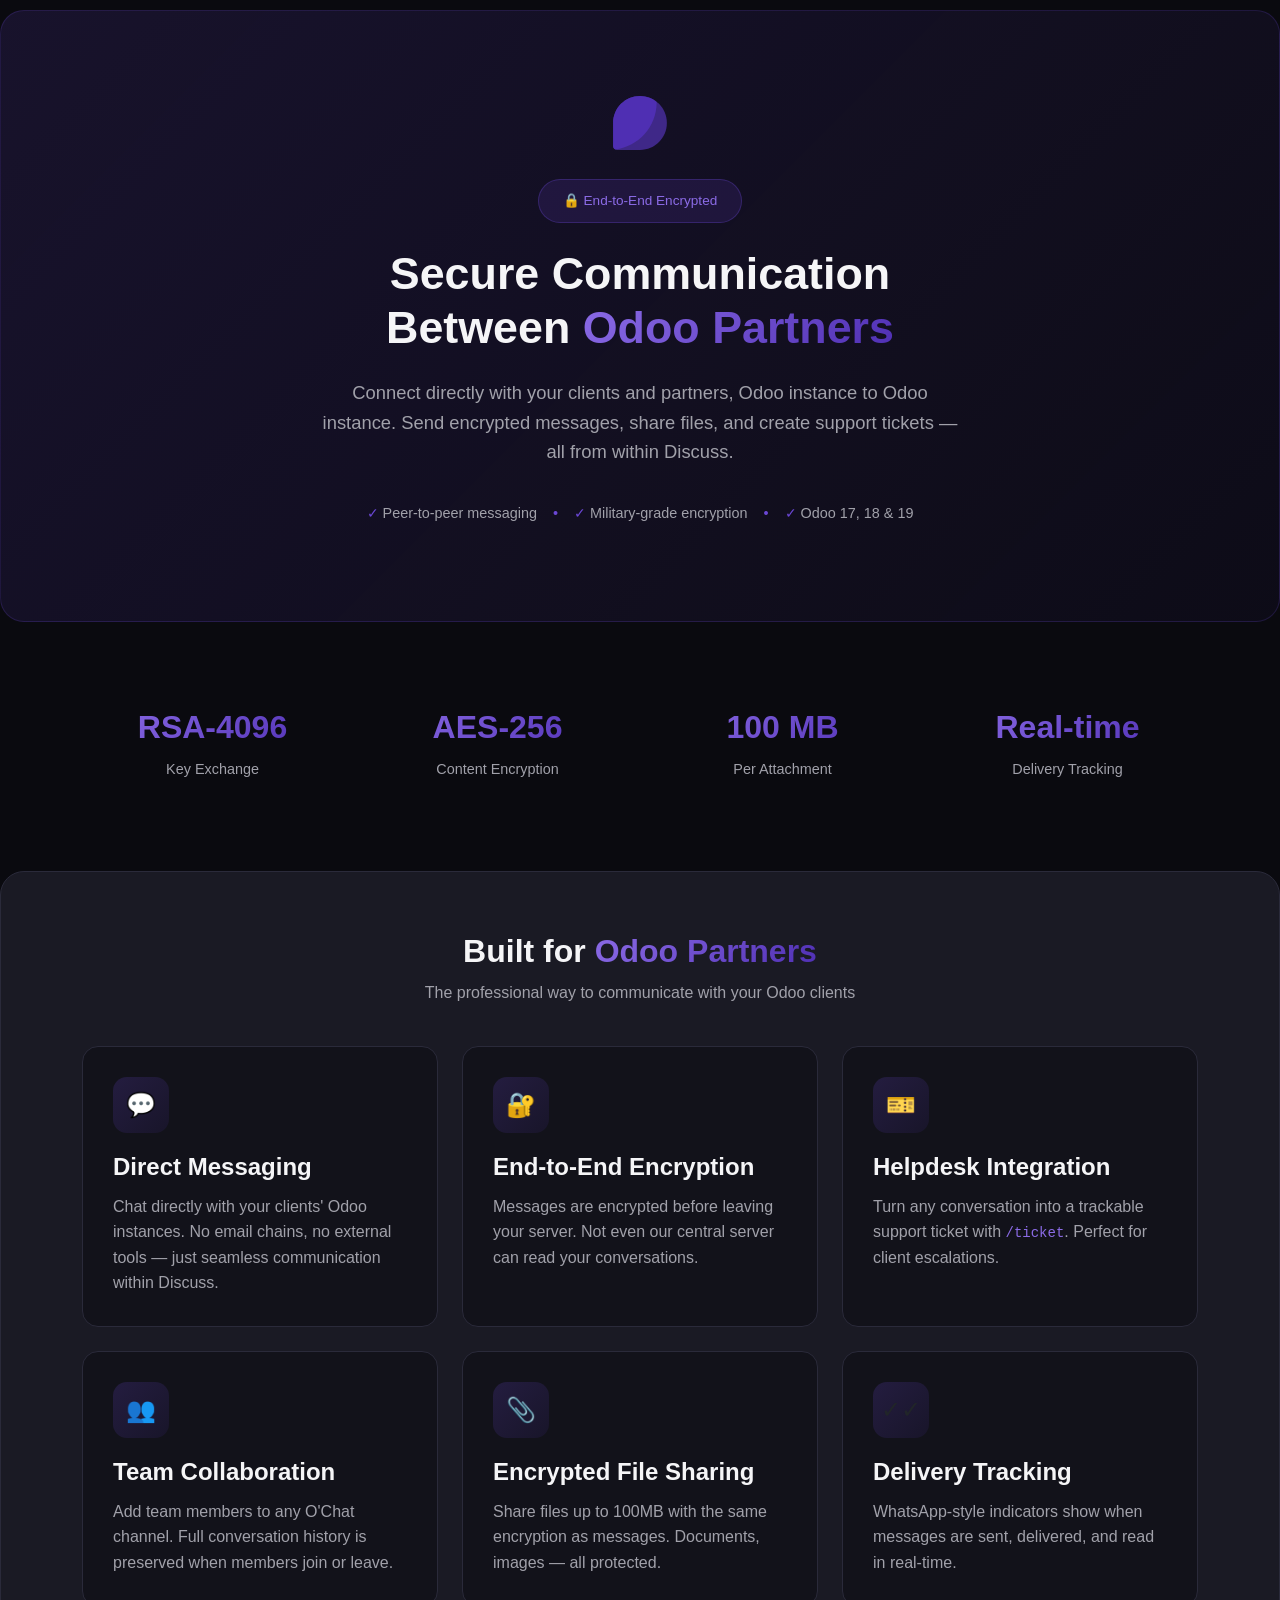
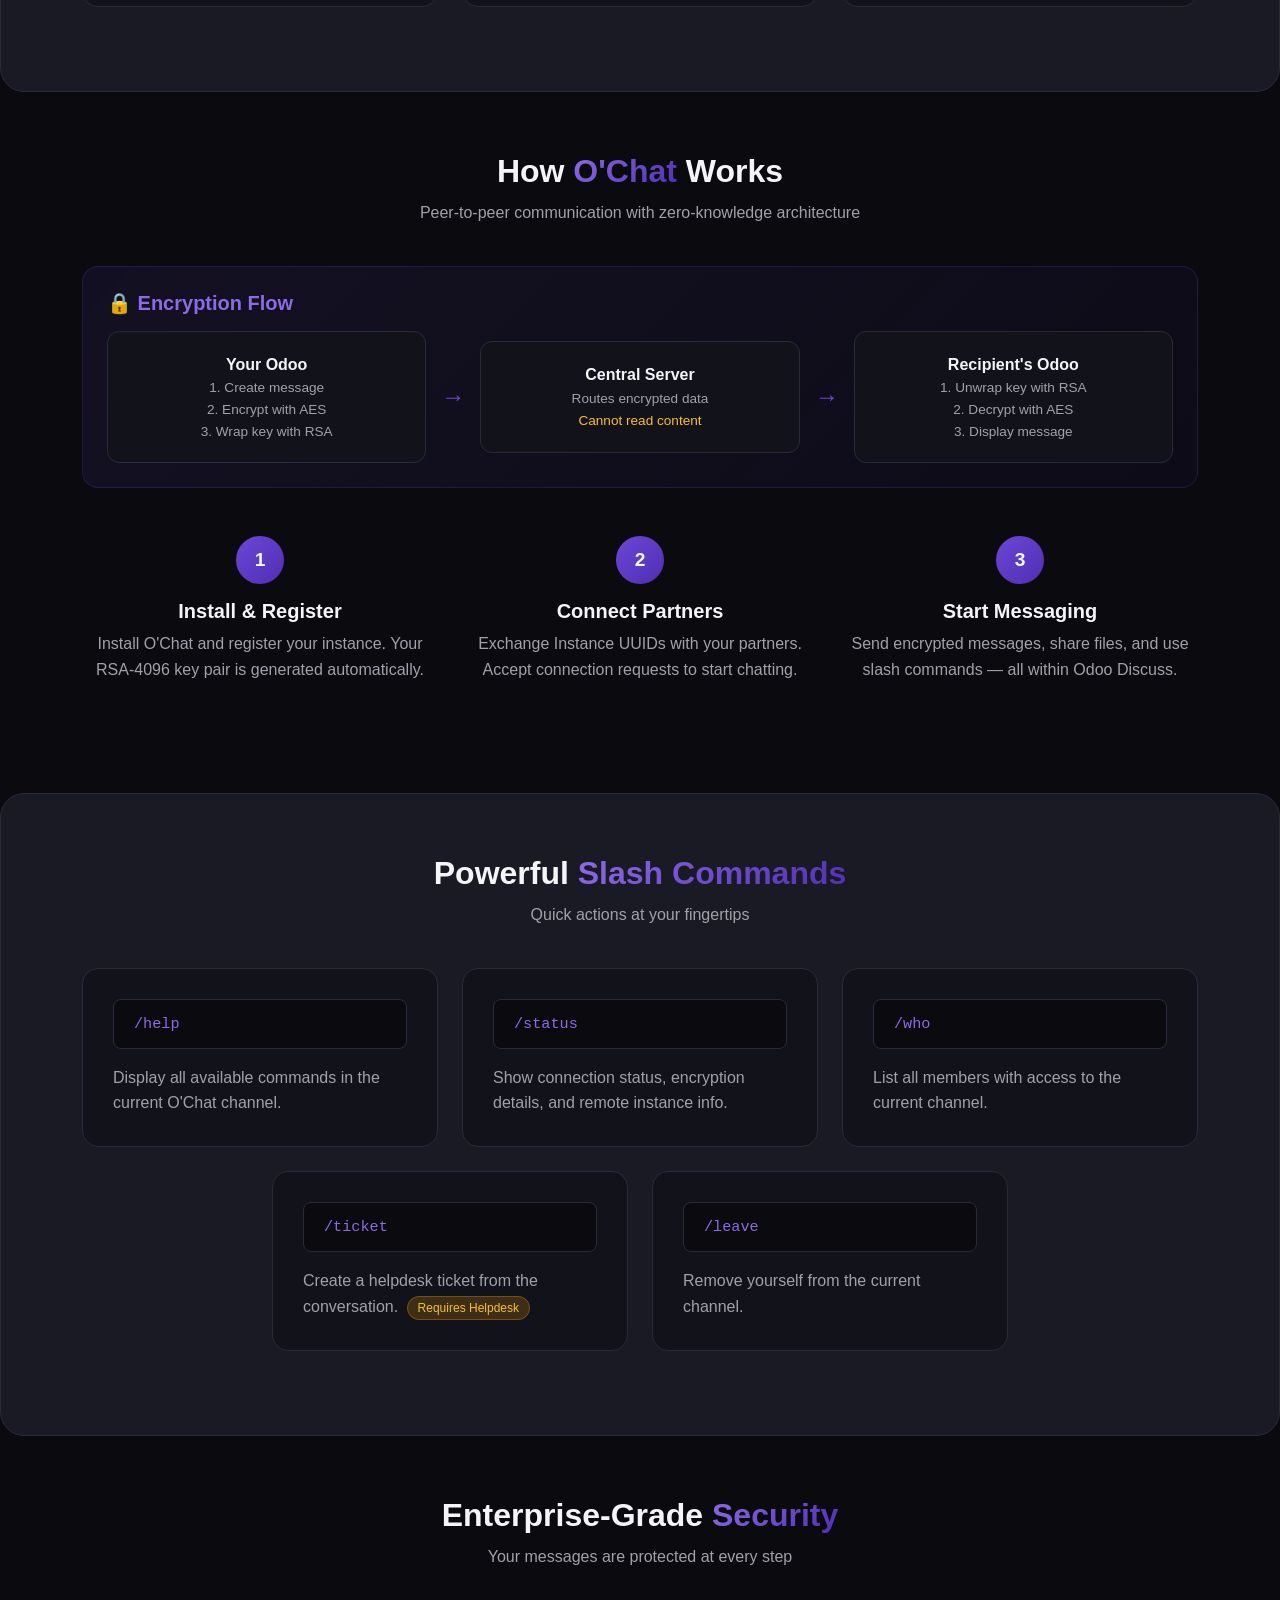
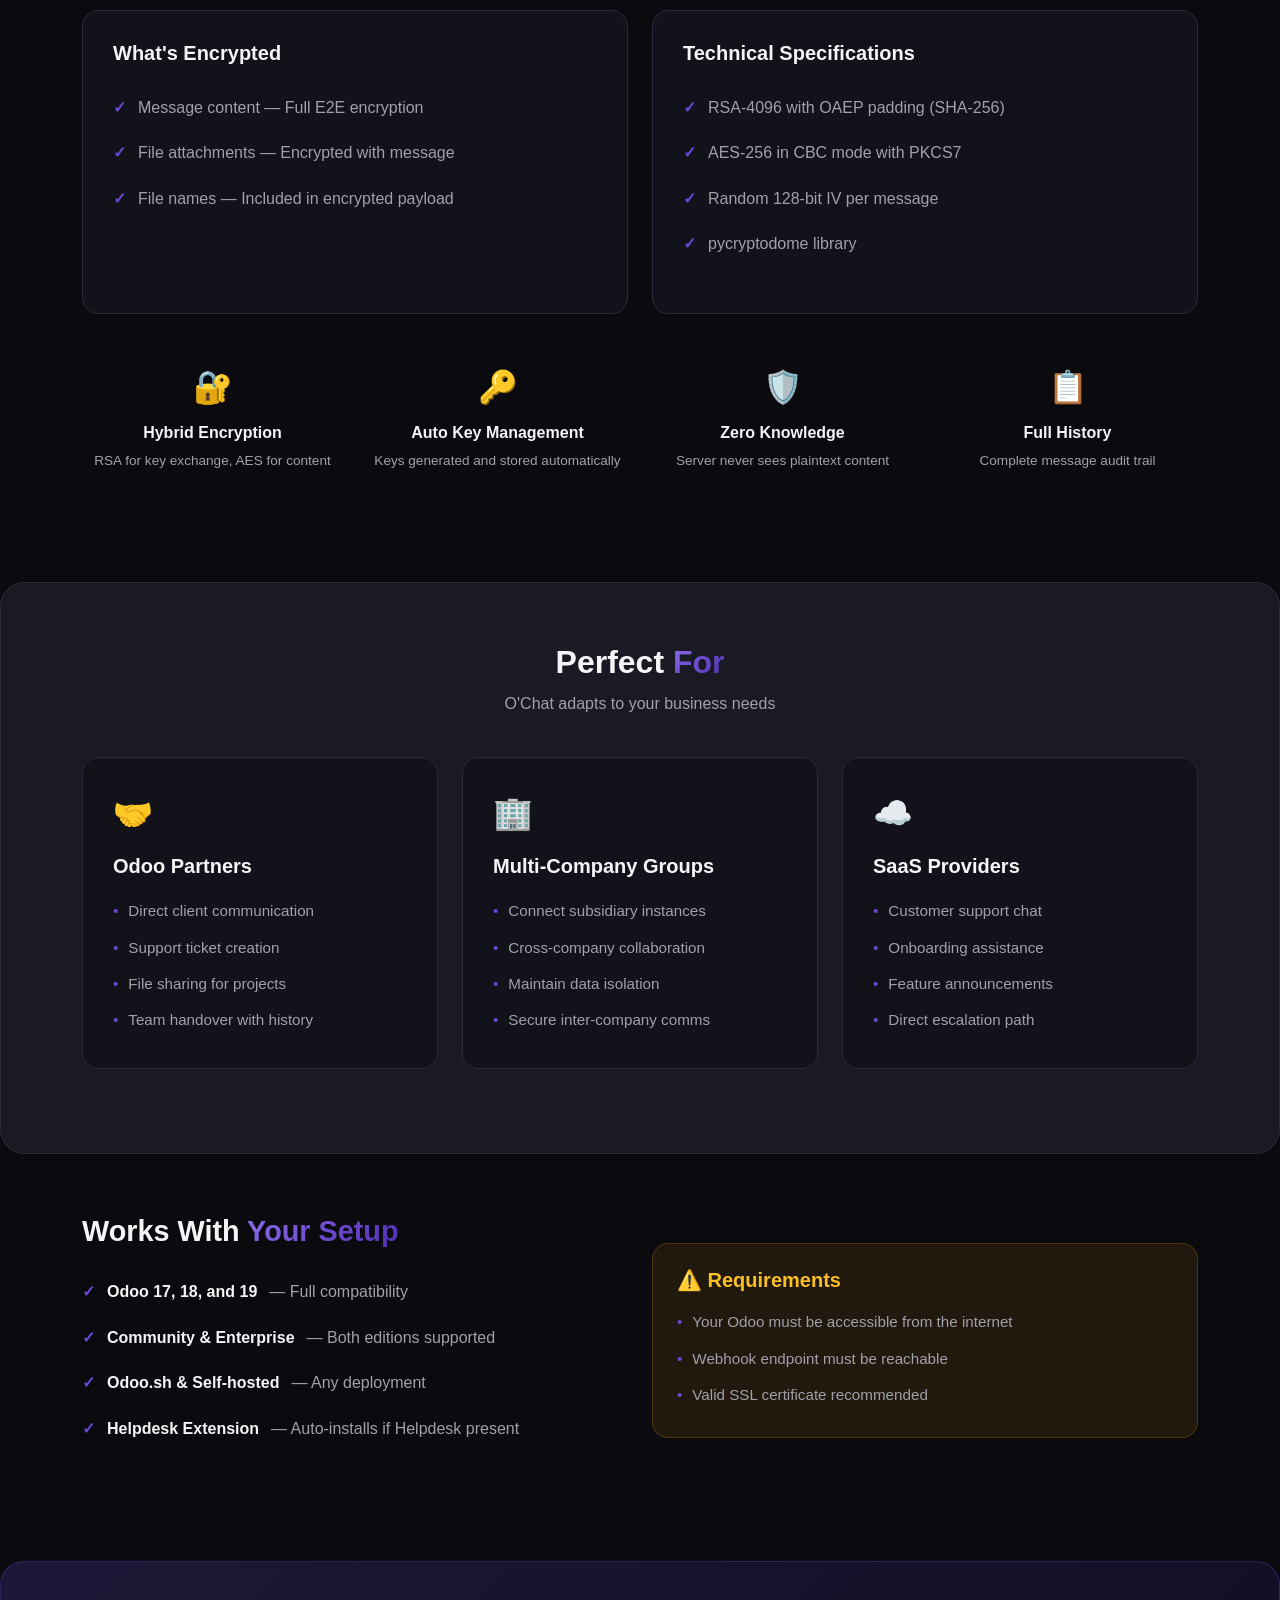
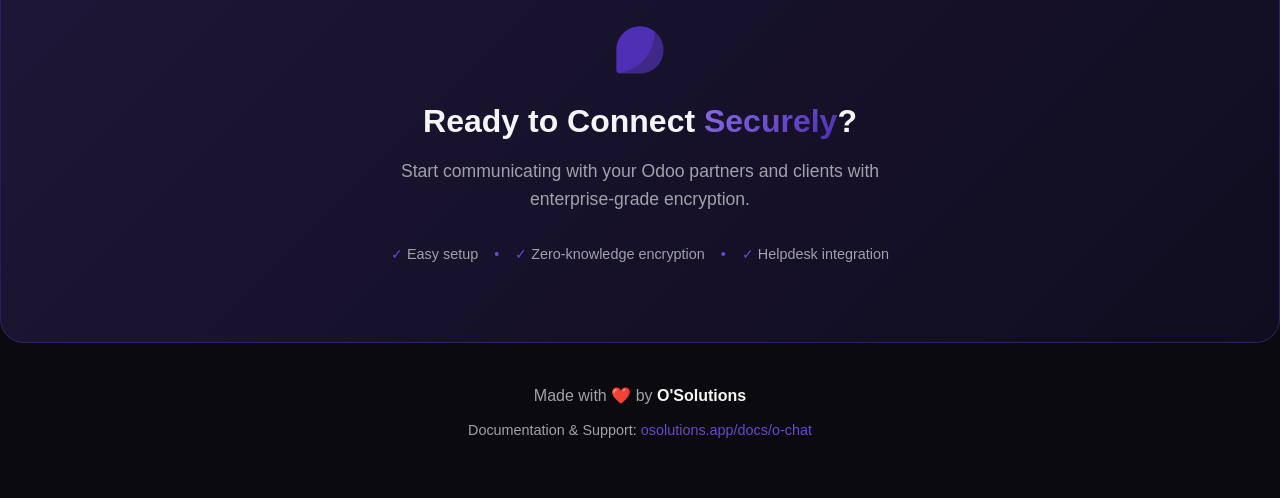
==== commit 978656a8: "imp index" ====
--- a/ochat/static/description/index.html
+++ b/ochat/static/description/index.html
@@ -720,7 +720,7 @@
                 Made with ❤️ by <strong style="color: var(--text-primary);">O'Solutions</strong>
             </p>
             <p style="color: var(--text-muted); font-size: 0.9rem;">
-                Documentation & Support: <a href="https://osolutions.dev/docs/o-chat">osolutions.dev/docs/o-chat</a>
+                Documentation & Support: <a href="https://osolutions.app/docs/o-chat">osolutions.app/docs/o-chat</a>
             </p>
         </div>
     </section>
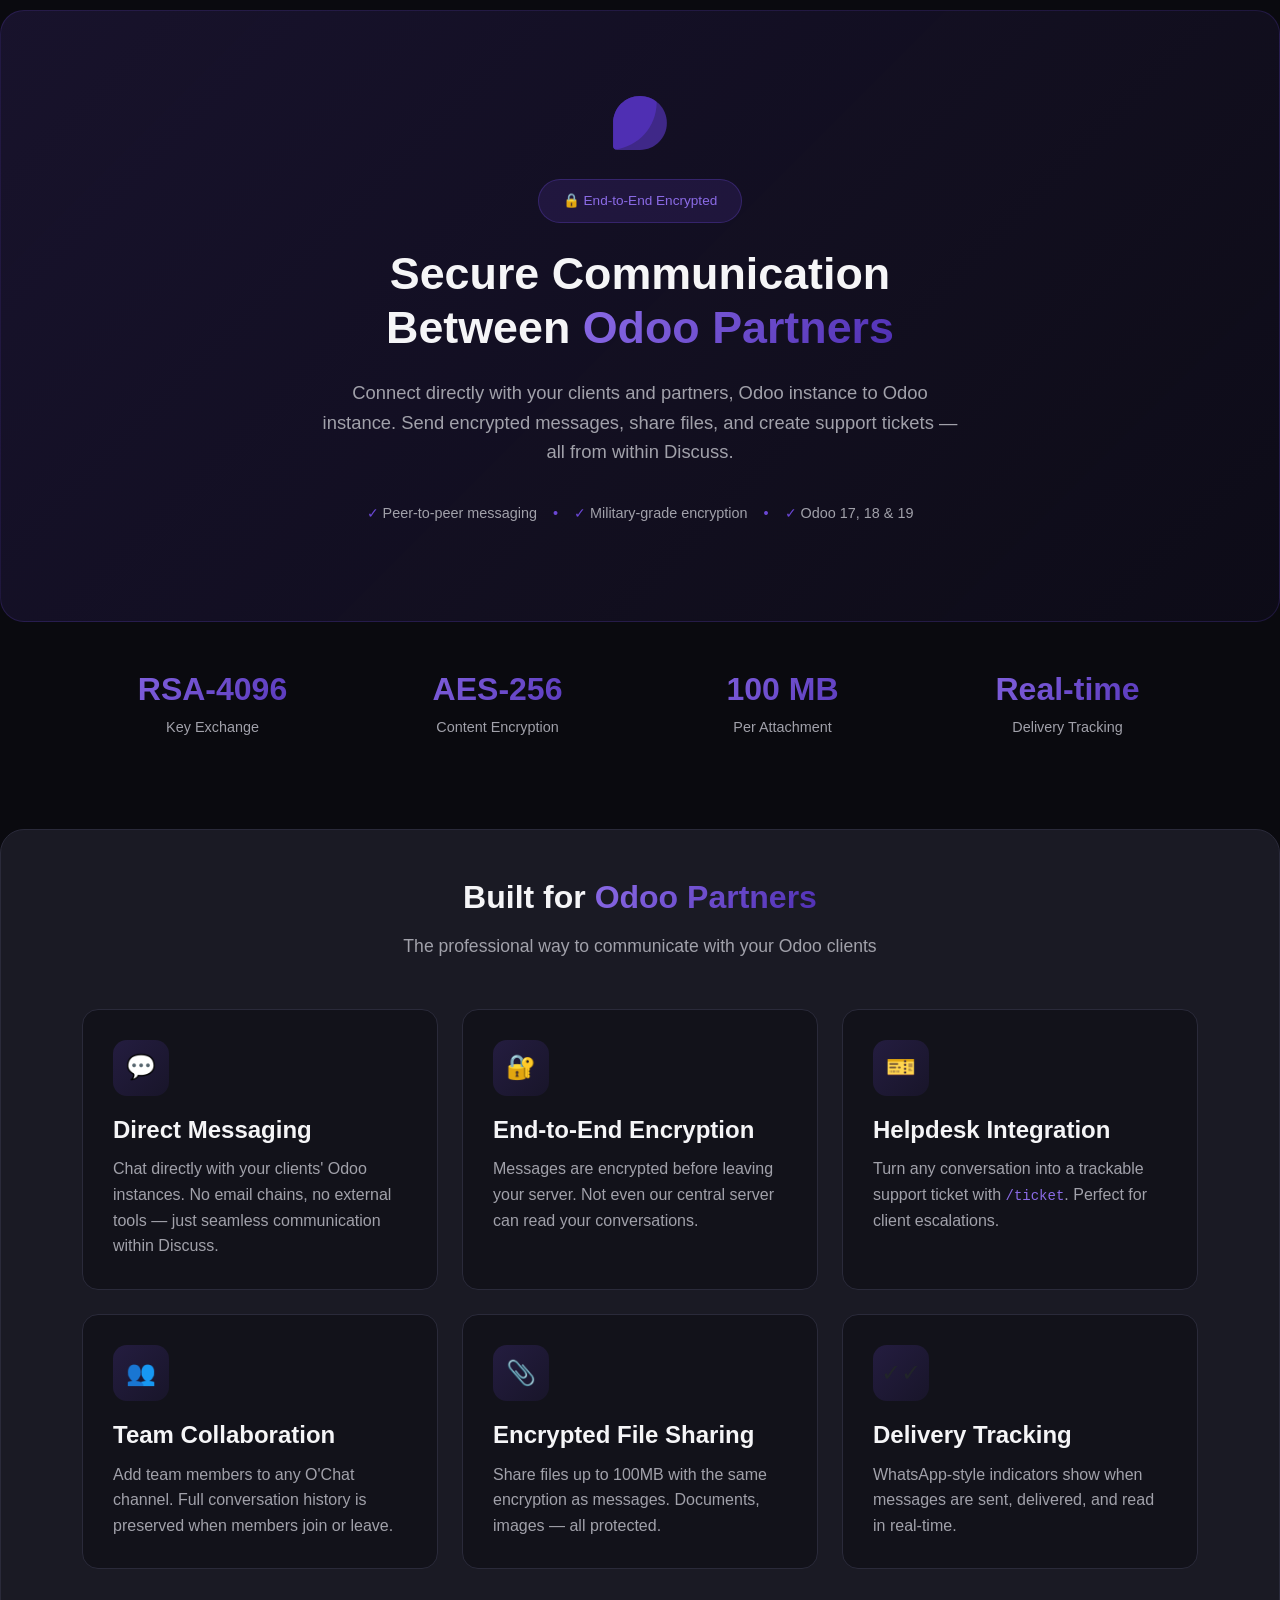
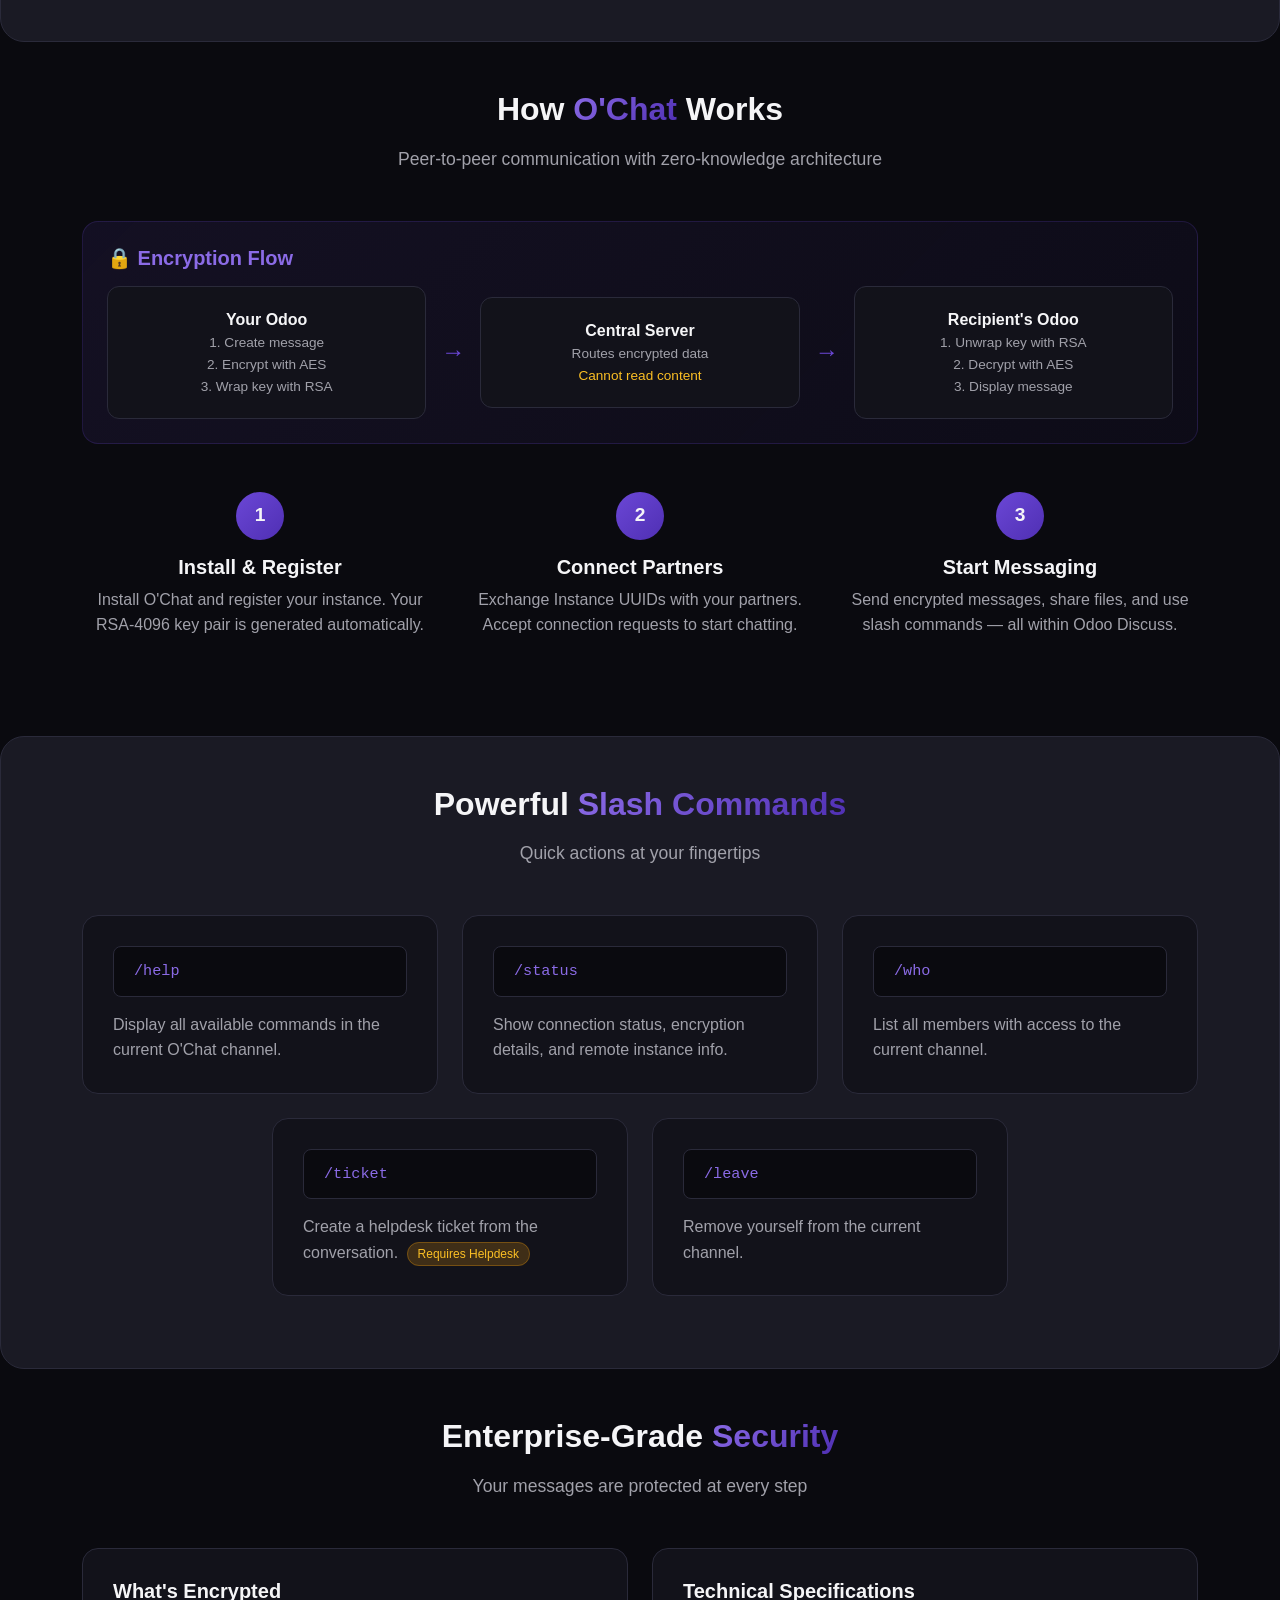
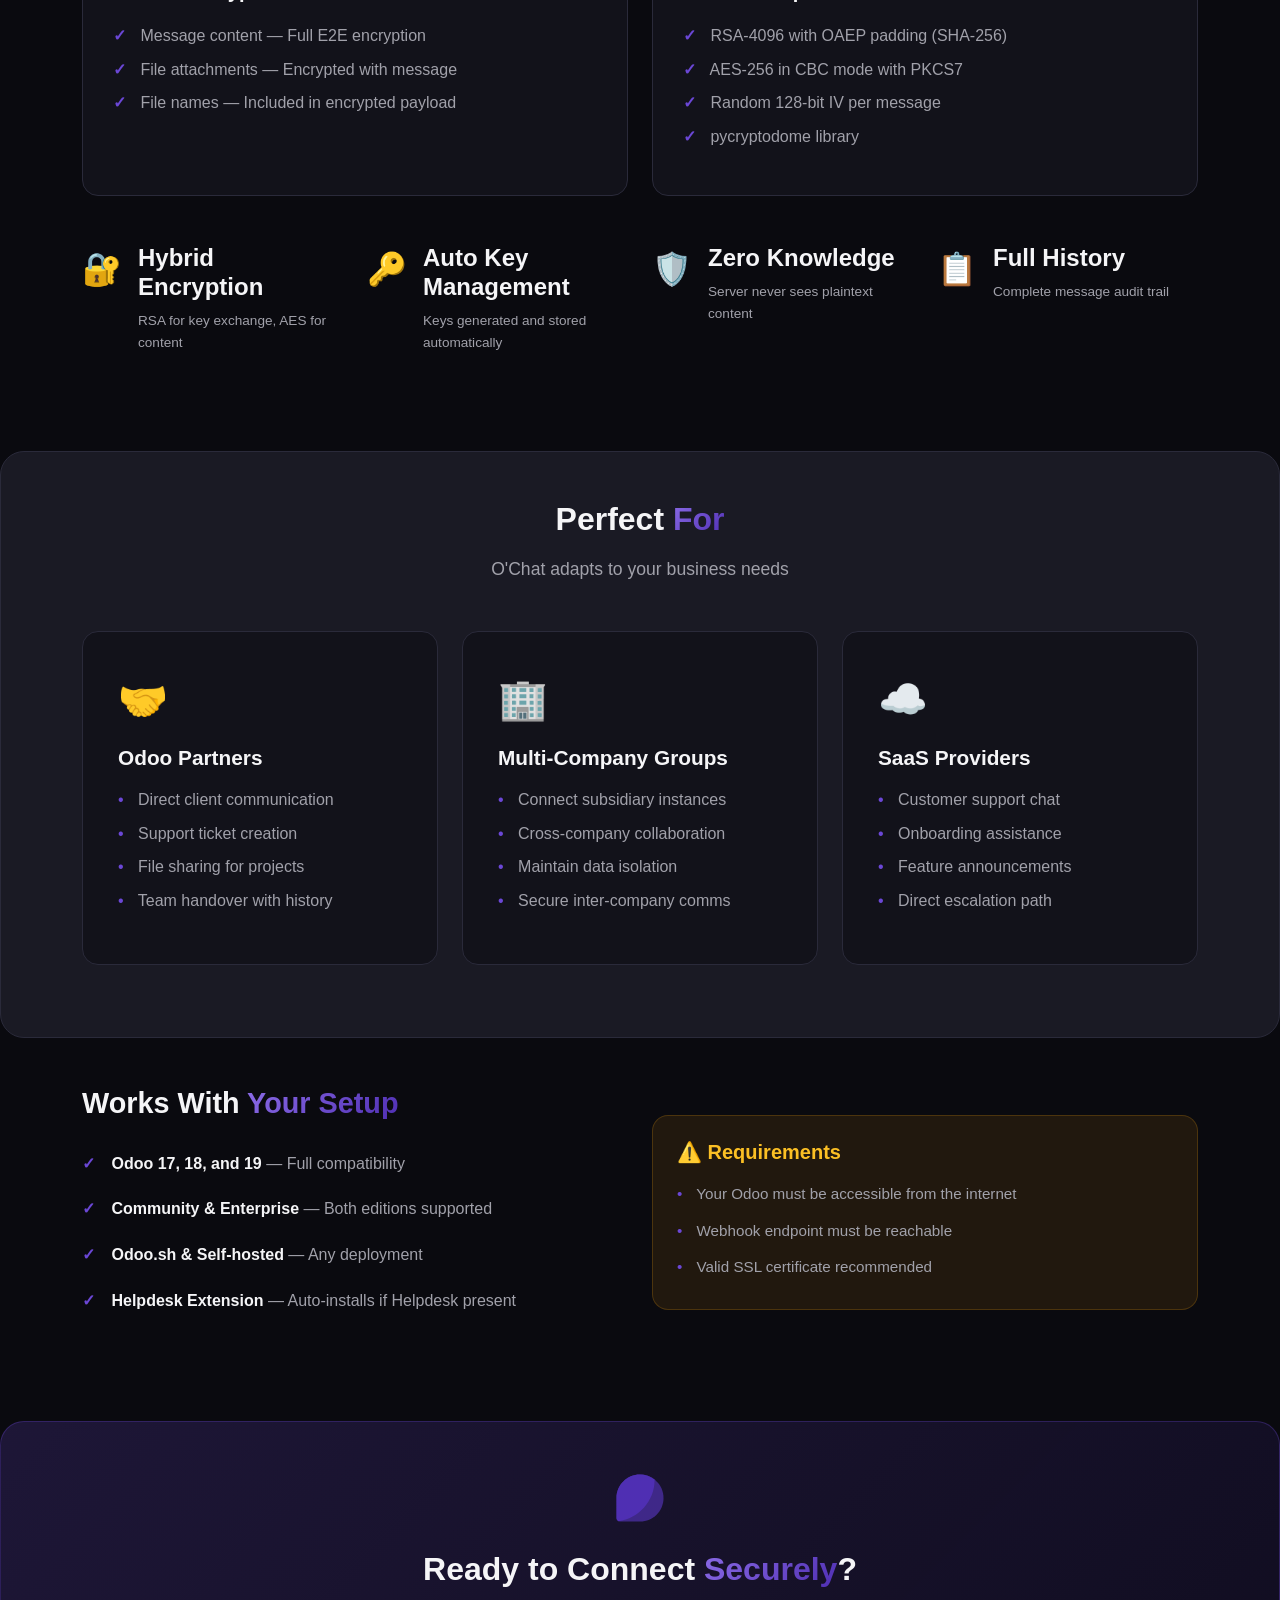
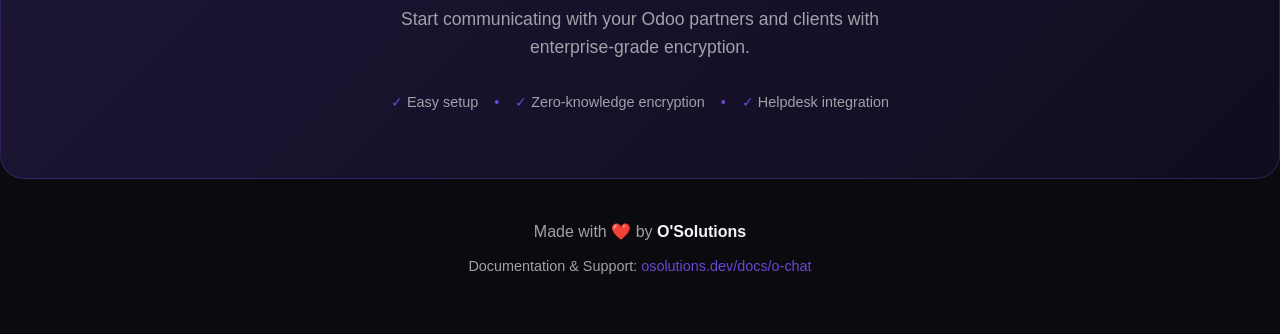
==== commit 9ab572e6: "imp index.html" ====
--- a/ochat/static/description/index.html
+++ b/ochat/static/description/index.html
@@ -5,412 +5,160 @@
     <meta name="viewport" content="width=device-width, initial-scale=1">
     <title>O'Chat - Secure Peer-to-Peer Communication for Odoo Partners</title>
     <link href="https://cdn.jsdelivr.net/npm/bootstrap@5.3.2/dist/css/bootstrap.min.css" rel="stylesheet">
+    <span href="https://cdn.jsdelivr.net/npm/bootstrap@5.3.2/dist/css/bootstrap.min.css" rel="stylesheet"></span>
     <style>
-        :root {
-            --ochat-400: #8B6BE6;
-            --ochat-500: #6B47D6;
-            --ochat-600: #4F2FB3;
-            --ochat-700: #3F2888;
-            --background: #0a0a0f;
-            --background-card: #12121a;
-            --background-muted: #1a1a24;
-            --border: #2a2a3a;
-            --text-primary: #f5f5f7;
-            --text-muted: #a1a1aa;
-        }
-
         body {
             font-family: -apple-system, BlinkMacSystemFont, 'Segoe UI', Roboto, Oxygen, Ubuntu, Cantarell, sans-serif;
-            background-color: var(--background);
-            color: var(--text-primary);
+            background-color: #0a0a0f;
+            color: #f5f5f7;
             line-height: 1.6;
-        }
-
-        .text-gradient-ochat {
-            background: linear-gradient(135deg, var(--ochat-400) 0%, var(--ochat-600) 100%);
-            -webkit-background-clip: text;
-            -webkit-text-fill-color: transparent;
-            background-clip: text;
-        }
-
-        .hero-section {
-            background: linear-gradient(135deg, rgba(107,71,214,0.15) 0%, rgba(79,47,179,0.05) 100%);
-            border: 1px solid rgba(107,71,214,0.2);
-            padding: 80px 20px;
-            border-radius: 24px;
-            margin-top: 10px;
-        }
-
-        .badge-encryption {
-            font-size: 0.85rem;
-            padding: 10px 24px;
-            background-color: rgba(107,71,214,0.15);
-            border: 1px solid rgba(107,71,214,0.3);
-            border-radius: 50px;
-            display: inline-block;
-            font-weight: 500;
-            color: var(--ochat-400);
-        }
-
-        .section-dark {
-            background-color: var(--background);
-            padding: 60px 20px;
-        }
-
-        .section-muted {
-            background-color: var(--background-muted);
-            padding: 60px 30px;
-            border-radius: 24px;
-            margin-top: 10px;
-            border: 1px solid var(--border);
-        }
-
-        .card {
-            border-radius: 16px;
-            border: 1px solid var(--border);
-            background: var(--background-card);
-            padding: 30px;
-            height: 100%;
-            transition: all 0.3s ease;
-        }
-
-        .card:hover {
-            border-color: rgba(107,71,214,0.5);
-            box-shadow: 0 10px 40px rgba(107, 71, 214, 0.1);
-        }
-
-        .feature-icon {
-            width: 56px;
-            height: 56px;
-            border-radius: 14px;
-            background: linear-gradient(135deg, rgba(107,71,214,0.2) 0%, rgba(79,47,179,0.1) 100%);
-            display: flex;
-            align-items: center;
-            justify-content: center;
-            margin-bottom: 20px;
-            font-size: 1.5rem;
-        }
-
-        .stat-box {
-            text-align: center;
-            padding: 20px;
-        }
-
-        .stat-value {
-            font-size: 2rem;
-            font-weight: 800;
-            background: linear-gradient(135deg, var(--ochat-400) 0%, var(--ochat-600) 100%);
-            -webkit-background-clip: text;
-            -webkit-text-fill-color: transparent;
-            background-clip: text;
-        }
-
-        .stat-label {
-            color: var(--text-muted);
-            font-size: 0.9rem;
-            margin-top: 5px;
-        }
-
-        .info-box {
-            background: linear-gradient(135deg, rgba(107,71,214,0.1) 0%, rgba(79,47,179,0.05) 100%);
-            border: 1px solid rgba(107,71,214,0.2);
-            border-radius: 16px;
-            padding: 24px;
-        }
-
-        .info-box-title {
-            color: var(--ochat-400);
-            font-weight: 600;
-        }
-
-        .warning-box {
-            background: rgba(245, 158, 11, 0.1);
-            border: 1px solid rgba(245, 158, 11, 0.2);
-            border-radius: 16px;
-            padding: 24px;
-        }
-
-        .cta-section {
-            background: linear-gradient(135deg, rgba(107,71,214,0.2) 0%, rgba(79,47,179,0.1) 100%);
-            border: 1px solid rgba(107,71,214,0.3);
-            padding: 60px 20px;
-            border-radius: 24px;
-            margin-top: 10px;
-        }
-
-        .check-list {
-            list-style: none;
-            padding: 0;
-        }
-
-        .check-list li {
-            padding: 10px 0;
-            color: var(--text-muted);
-            display: flex;
-            align-items: flex-start;
-            gap: 12px;
-        }
-
-        .check-list li::before {
-            content: "✓";
-            color: var(--ochat-500);
-            font-weight: bold;
-            flex-shrink: 0;
-        }
-
-        .encryption-flow {
-            display: flex;
-            flex-wrap: wrap;
-            align-items: center;
-            justify-content: center;
-            gap: 15px;
-        }
-
-        .encryption-step {
-            background: var(--background-card);
-            border: 1px solid var(--border);
-            border-radius: 12px;
-            padding: 20px;
-            text-align: center;
-            flex: 1;
-            min-width: 180px;
-        }
-
-        .encryption-step strong {
-            color: var(--text-primary);
-        }
-
-        .encryption-step p {
-            color: var(--text-muted);
-            font-size: 0.85rem;
-        }
-
-        .encryption-arrow {
-            color: var(--ochat-500);
-            font-size: 1.5rem;
-            font-weight: bold;
-        }
-
-        .logo-container {
-            display: flex;
-            align-items: center;
-            justify-content: center;
-            gap: 15px;
-            margin-bottom: 24px;
-        }
-
-        .logo-container img {
-            width: 64px;
-            height: 64px;
-        }
-
-        .command-box {
-            background: var(--background);
-            border: 1px solid var(--border);
-            border-radius: 8px;
-            padding: 12px 20px;
-            font-family: 'Monaco', 'Menlo', 'Consolas', monospace;
-            font-size: 0.95rem;
-            color: var(--ochat-400);
-        }
-
-        .step-number {
-            width: 48px;
-            height: 48px;
-            border-radius: 50%;
-            background: linear-gradient(135deg, var(--ochat-500) 0%, var(--ochat-600) 100%);
-            display: flex;
-            align-items: center;
-            justify-content: center;
-            font-weight: 700;
-            font-size: 1.2rem;
-            margin: 0 auto 15px;
-        }
-
-        .section-title {
-            font-size: 2rem;
-            font-weight: 700;
-            margin-bottom: 10px;
-        }
-
-        .section-subtitle {
-            color: var(--text-muted);
-            max-width: 600px;
-            margin: 0 auto 40px;
-        }
-
-        h4, h5, h6 {
-            color: var(--text-primary);
-        }
-
-        .text-ochat {
-            color: var(--ochat-500);
-        }
-
-        .badge-warning {
-            background: rgba(245, 158, 11, 0.2);
-            color: #fbbf24;
-            border: 1px solid rgba(245, 158, 11, 0.3);
-            font-size: 0.75rem;
-            padding: 4px 10px;
-            border-radius: 20px;
-        }
-
-        a {
-            color: var(--ochat-500);
-            text-decoration: none;
-        }
-
-        a:hover {
-            color: var(--ochat-400);
-        }
-
-        .use-case-list {
-            list-style: none;
-            padding: 0;
-            margin: 0;
-        }
-
-        .use-case-list li {
-            padding: 6px 0;
-            color: var(--text-muted);
-            font-size: 0.95rem;
-        }
-
-        .use-case-list li::before {
-            content: "•";
-            color: var(--ochat-500);
-            margin-right: 10px;
         }
     </style>
 </head>
 <body>
 
     <!-- Hero Section -->
-    <section class="hero-section text-center">
-        <div class="container">
-            <div class="logo-container">
-                <img src="ochat_logo.svg" alt="O'Chat Logo">
+    <section class="text-center" style="background: linear-gradient(135deg, rgba(107,71,214,0.15) 0%, rgba(79,47,179,0.05) 100%); border: 1px solid rgba(107,71,214,0.2); padding: 80px 20px; border-radius: 24px; margin-top: 10px;">
+        <div class="container">
+            <div style="display: flex; align-items: center; justify-content: center; gap: 15px; margin-bottom: 24px;">
+                <img src="ochat_logo.svg" alt="O'Chat Logo" style="width: 64px; height: 64px;">
             </div>
             <div class="mb-4">
-                <span class="badge-encryption">
+                <span style="font-size: 0.85rem; padding: 10px 24px; background-color: rgba(107,71,214,0.15); border: 1px solid rgba(107,71,214,0.3); border-radius: 50px; display: inline-block; font-weight: 500; color: #8B6BE6;">
                     🔒 End-to-End Encrypted
                 </span>
             </div>
-            <h1 class="mb-4" style="font-size: 2.8rem; font-weight: 800;">
-                Secure Communication<br/>Between <span class="text-gradient-ochat">Odoo Partners</span>
+            <h1 class="mb-4" style="font-size: 2.8rem; font-weight: 800; color: #f5f5f7;">
+                Secure Communication<br/>Between <span style="background: linear-gradient(135deg, #8B6BE6 0%, #4F2FB3 100%); -webkit-background-clip: text; -webkit-text-fill-color: transparent; background-clip: text;">Odoo Partners</span>
             </h1>
-            <p class="mb-4" style="font-size: 1.15rem; max-width: 650px; margin: 0 auto; color: var(--text-muted);">
+            <p class="mb-4" style="font-size: 1.15rem; max-width: 650px; margin: 0 auto; color: #a1a1aa;">
                 Connect directly with your clients and partners, Odoo instance to Odoo instance.
                 Send encrypted messages, share files, and create support tickets — all from within Discuss.
             </p>
             <div style="margin-top: 35px;">
-                <p style="font-size: 0.9rem; color: var(--text-muted);">
-                    <span class="text-ochat">✓</span> Peer-to-peer messaging &nbsp;&nbsp;
-                    <span class="text-ochat">•</span> &nbsp;&nbsp;
-                    <span class="text-ochat">✓</span> Military-grade encryption &nbsp;&nbsp;
-                    <span class="text-ochat">•</span> &nbsp;&nbsp;
-                    <span class="text-ochat">✓</span> Odoo 17, 18 & 19
+                <p style="font-size: 0.9rem; color: #a1a1aa;">
+                    <span style="color: #6B47D6;">✓</span> Peer-to-peer messaging &nbsp;&nbsp;
+                    <span style="color: #6B47D6;">•</span> &nbsp;&nbsp;
+                    <span style="color: #6B47D6;">✓</span> Military-grade encryption &nbsp;&nbsp;
+                    <span style="color: #6B47D6;">•</span> &nbsp;&nbsp;
+                    <span style="color: #6B47D6;">✓</span> Odoo 17, 18 & 19
                 </p>
             </div>
         </div>
     </section>
 
     <!-- Stats Section -->
-    <section class="section-dark">
-        <div class="container">
-            <div class="row">
-                <div class="col-md-3 col-6">
-                    <div class="stat-box">
-                        <div class="stat-value">RSA-4096</div>
-                        <div class="stat-label">Key Exchange</div>
-                    </div>
-                </div>
-                <div class="col-md-3 col-6">
-                    <div class="stat-box">
-                        <div class="stat-value">AES-256</div>
-                        <div class="stat-label">Content Encryption</div>
-                    </div>
-                </div>
-                <div class="col-md-3 col-6">
-                    <div class="stat-box">
-                        <div class="stat-value">100 MB</div>
-                        <div class="stat-label">Per Attachment</div>
-                    </div>
-                </div>
-                <div class="col-md-3 col-6">
-                    <div class="stat-box">
-                        <div class="stat-value">Real-time</div>
-                        <div class="stat-label">Delivery Tracking</div>
-                    </div>
+    <section class="py-5" style="background-color: #0a0a0f; padding: 60px 20px;">
+        <div class="container">
+            <div class="row text-center">
+                <div class="col-md-3 col-6 mb-3">
+                    <h3 class="mb-2" style="font-size: 2rem; font-weight: 800; background: linear-gradient(135deg, #8B6BE6 0%, #4F2FB3 100%); -webkit-background-clip: text; -webkit-text-fill-color: transparent; background-clip: text;">
+                        RSA-4096
+                    </h3>
+                    <p style="color: #a1a1aa; font-size: 0.9rem;">Key Exchange</p>
+                </div>
+                <div class="col-md-3 col-6 mb-3">
+                    <h3 class="mb-2" style="font-size: 2rem; font-weight: 800; background: linear-gradient(135deg, #8B6BE6 0%, #4F2FB3 100%); -webkit-background-clip: text; -webkit-text-fill-color: transparent; background-clip: text;">
+                        AES-256
+                    </h3>
+                    <p style="color: #a1a1aa; font-size: 0.9rem;">Content Encryption</p>
+                </div>
+                <div class="col-md-3 col-6 mb-3">
+                    <h3 class="mb-2" style="font-size: 2rem; font-weight: 800; background: linear-gradient(135deg, #8B6BE6 0%, #4F2FB3 100%); -webkit-background-clip: text; -webkit-text-fill-color: transparent; background-clip: text;">
+                        100 MB
+                    </h3>
+                    <p style="color: #a1a1aa; font-size: 0.9rem;">Per Attachment</p>
+                </div>
+                <div class="col-md-3 col-6 mb-3">
+                    <h3 class="mb-2" style="font-size: 2rem; font-weight: 800; background: linear-gradient(135deg, #8B6BE6 0%, #4F2FB3 100%); -webkit-background-clip: text; -webkit-text-fill-color: transparent; background-clip: text;">
+                        Real-time
+                    </h3>
+                    <p style="color: #a1a1aa; font-size: 0.9rem;">Delivery Tracking</p>
                 </div>
             </div>
         </div>
     </section>
 
     <!-- Features Section -->
-    <section class="section-muted">
-        <div class="container">
-            <h2 class="section-title text-center">
-                Built for <span class="text-gradient-ochat">Odoo Partners</span>
+    <section class="py-5" style="background-color: #1a1a24; padding-left: 30px; padding-right: 30px; border-radius: 24px; margin-top: 10px; border: 1px solid #2a2a3a;">
+        <div class="container">
+            <h2 class="text-center mb-3" style="font-size: 2rem; font-weight: 700; color: #f5f5f7;">
+                Built for <span style="background: linear-gradient(135deg, #8B6BE6 0%, #4F2FB3 100%); -webkit-background-clip: text; -webkit-text-fill-color: transparent; background-clip: text;">Odoo Partners</span>
             </h2>
-            <p class="section-subtitle text-center">
+            <p class="text-center mb-5" style="font-size: 1.1rem; color: #a1a1aa; max-width: 600px; margin-left: auto; margin-right: auto;">
                 The professional way to communicate with your Odoo clients
             </p>
 
             <div class="row">
                 <div class="col-lg-4 col-md-6 mb-4">
-                    <div class="card">
-                        <div class="feature-icon">💬</div>
-                        <h4 style="font-weight: 600; margin-bottom: 12px;">Direct Messaging</h4>
-                        <p style="color: var(--text-muted); margin-bottom: 0;">
-                            Chat directly with your clients' Odoo instances. No email chains, no external tools — just seamless communication within Discuss.
-                        </p>
-                    </div>
-                </div>
+                    <div class="card h-100" style="border-radius: 16px; border: 1px solid #2a2a3a; background: #12121a;">
+                        <div class="card-body" style="padding: 30px;">
+                            <div style="width: 56px; height: 56px; border-radius: 14px; background: linear-gradient(135deg, rgba(107,71,214,0.2) 0%, rgba(79,47,179,0.1) 100%); display: flex; align-items: center; justify-content: center; margin-bottom: 20px; font-size: 1.5rem;">💬</div>
+                            <h4 style="font-weight: 600; margin-bottom: 12px; color: #f5f5f7;">Direct Messaging</h4>
+                            <p style="color: #a1a1aa; margin-bottom: 0;">
+                                Chat directly with your clients' Odoo instances. No email chains, no external tools — just seamless communication within Discuss.
+                            </p>
+                        </div>
+                    </div>
+                </div>
+
                 <div class="col-lg-4 col-md-6 mb-4">
-                    <div class="card">
-                        <div class="feature-icon">🔐</div>
-                        <h4 style="font-weight: 600; margin-bottom: 12px;">End-to-End Encryption</h4>
-                        <p style="color: var(--text-muted); margin-bottom: 0;">
-                            Messages are encrypted before leaving your server. Not even our central server can read your conversations.
-                        </p>
-                    </div>
-                </div>
+                    <div class="card h-100" style="border-radius: 16px; border: 1px solid #2a2a3a; background: #12121a;">
+                        <div class="card-body" style="padding: 30px;">
+                            <div style="width: 56px; height: 56px; border-radius: 14px; background: linear-gradient(135deg, rgba(107,71,214,0.2) 0%, rgba(79,47,179,0.1) 100%); display: flex; align-items: center; justify-content: center; margin-bottom: 20px; font-size: 1.5rem;">🔐</div>
+                            <h4 style="font-weight: 600; margin-bottom: 12px; color: #f5f5f7;">End-to-End Encryption</h4>
+                            <p style="color: #a1a1aa; margin-bottom: 0;">
+                                Messages are encrypted before leaving your server. Not even our central server can read your conversations.
+                            </p>
+                        </div>
+                    </div>
+                </div>
+
                 <div class="col-lg-4 col-md-6 mb-4">
-                    <div class="card">
-                        <div class="feature-icon">🎫</div>
-                        <h4 style="font-weight: 600; margin-bottom: 12px;">Helpdesk Integration</h4>
-                        <p style="color: var(--text-muted); margin-bottom: 0;">
-                            Turn any conversation into a trackable support ticket with <code style="color: var(--ochat-400);">/ticket</code>. Perfect for client escalations.
-                        </p>
-                    </div>
-                </div>
+                    <div class="card h-100" style="border-radius: 16px; border: 1px solid #2a2a3a; background: #12121a;">
+                        <div class="card-body" style="padding: 30px;">
+                            <div style="width: 56px; height: 56px; border-radius: 14px; background: linear-gradient(135deg, rgba(107,71,214,0.2) 0%, rgba(79,47,179,0.1) 100%); display: flex; align-items: center; justify-content: center; margin-bottom: 20px; font-size: 1.5rem;">🎫</div>
+                            <h4 style="font-weight: 600; margin-bottom: 12px; color: #f5f5f7;">Helpdesk Integration</h4>
+                            <p style="color: #a1a1aa; margin-bottom: 0;">
+                                Turn any conversation into a trackable support ticket with <code style="color: #8B6BE6;">/ticket</code>. Perfect for client escalations.
+                            </p>
+                        </div>
+                    </div>
+                </div>
+
                 <div class="col-lg-4 col-md-6 mb-4">
-                    <div class="card">
-                        <div class="feature-icon">👥</div>
-                        <h4 style="font-weight: 600; margin-bottom: 12px;">Team Collaboration</h4>
-                        <p style="color: var(--text-muted); margin-bottom: 0;">
-                            Add team members to any O'Chat channel. Full conversation history is preserved when members join or leave.
-                        </p>
-                    </div>
-                </div>
+                    <div class="card h-100" style="border-radius: 16px; border: 1px solid #2a2a3a; background: #12121a;">
+                        <div class="card-body" style="padding: 30px;">
+                            <div style="width: 56px; height: 56px; border-radius: 14px; background: linear-gradient(135deg, rgba(107,71,214,0.2) 0%, rgba(79,47,179,0.1) 100%); display: flex; align-items: center; justify-content: center; margin-bottom: 20px; font-size: 1.5rem;">👥</div>
+                            <h4 style="font-weight: 600; margin-bottom: 12px; color: #f5f5f7;">Team Collaboration</h4>
+                            <p style="color: #a1a1aa; margin-bottom: 0;">
+                                Add team members to any O'Chat channel. Full conversation history is preserved when members join or leave.
+                            </p>
+                        </div>
+                    </div>
+                </div>
+
                 <div class="col-lg-4 col-md-6 mb-4">
-                    <div class="card">
-                        <div class="feature-icon">📎</div>
-                        <h4 style="font-weight: 600; margin-bottom: 12px;">Encrypted File Sharing</h4>
-                        <p style="color: var(--text-muted); margin-bottom: 0;">
-                            Share files up to 100MB with the same encryption as messages. Documents, images — all protected.
-                        </p>
-                    </div>
-                </div>
+                    <div class="card h-100" style="border-radius: 16px; border: 1px solid #2a2a3a; background: #12121a;">
+                        <div class="card-body" style="padding: 30px;">
+                            <div style="width: 56px; height: 56px; border-radius: 14px; background: linear-gradient(135deg, rgba(107,71,214,0.2) 0%, rgba(79,47,179,0.1) 100%); display: flex; align-items: center; justify-content: center; margin-bottom: 20px; font-size: 1.5rem;">📎</div>
+                            <h4 style="font-weight: 600; margin-bottom: 12px; color: #f5f5f7;">Encrypted File Sharing</h4>
+                            <p style="color: #a1a1aa; margin-bottom: 0;">
+                                Share files up to 100MB with the same encryption as messages. Documents, images — all protected.
+                            </p>
+                        </div>
+                    </div>
+                </div>
+
                 <div class="col-lg-4 col-md-6 mb-4">
-                    <div class="card">
-                        <div class="feature-icon">✓✓</div>
-                        <h4 style="font-weight: 600; margin-bottom: 12px;">Delivery Tracking</h4>
-                        <p style="color: var(--text-muted); margin-bottom: 0;">
-                            WhatsApp-style indicators show when messages are sent, delivered, and read in real-time.
-                        </p>
+                    <div class="card h-100" style="border-radius: 16px; border: 1px solid #2a2a3a; background: #12121a;">
+                        <div class="card-body" style="padding: 30px;">
+                            <div style="width: 56px; height: 56px; border-radius: 14px; background: linear-gradient(135deg, rgba(107,71,214,0.2) 0%, rgba(79,47,179,0.1) 100%); display: flex; align-items: center; justify-content: center; margin-bottom: 20px; font-size: 1.5rem;">✓✓</div>
+                            <h4 style="font-weight: 600; margin-bottom: 12px; color: #f5f5f7;">Delivery Tracking</h4>
+                            <p style="color: #a1a1aa; margin-bottom: 0;">
+                                WhatsApp-style indicators show when messages are sent, delivered, and read in real-time.
+                            </p>
+                        </div>
                     </div>
                 </div>
             </div>
@@ -418,40 +166,40 @@
     </section>
 
     <!-- How It Works Section -->
-    <section class="section-dark">
-        <div class="container">
-            <h2 class="section-title text-center">
-                How <span class="text-gradient-ochat">O'Chat</span> Works
+    <section class="py-5" style="background-color: #0a0a0f; padding: 60px 20px;">
+        <div class="container">
+            <h2 class="text-center mb-3" style="font-size: 2rem; font-weight: 700; color: #f5f5f7;">
+                How <span style="background: linear-gradient(135deg, #8B6BE6 0%, #4F2FB3 100%); -webkit-background-clip: text; -webkit-text-fill-color: transparent; background-clip: text;">O'Chat</span> Works
             </h2>
-            <p class="section-subtitle text-center">
+            <p class="text-center mb-5" style="font-size: 1.1rem; color: #a1a1aa; max-width: 600px; margin-left: auto; margin-right: auto;">
                 Peer-to-peer communication with zero-knowledge architecture
             </p>
 
             <div class="row mb-5">
                 <div class="col-12">
-                    <div class="info-box">
-                        <h5 class="info-box-title mb-3">🔒 Encryption Flow</h5>
-                        <div class="encryption-flow">
-                            <div class="encryption-step">
-                                <strong>Your Odoo</strong>
-                                <p class="mb-0">
+                    <div style="background: linear-gradient(135deg, rgba(107,71,214,0.1) 0%, rgba(79,47,179,0.05) 100%); border: 1px solid rgba(107,71,214,0.2); border-radius: 16px; padding: 24px;">
+                        <h5 style="color: #8B6BE6; font-weight: 600;" class="mb-3">🔒 Encryption Flow</h5>
+                        <div style="display: flex; flex-wrap: wrap; align-items: center; justify-content: center; gap: 15px;">
+                            <div style="background: #12121a; border: 1px solid #2a2a3a; border-radius: 12px; padding: 20px; text-align: center; flex: 1; min-width: 180px;">
+                                <strong style="color: #f5f5f7;">Your Odoo</strong>
+                                <p class="mb-0" style="color: #a1a1aa; font-size: 0.85rem;">
                                     1. Create message<br>
                                     2. Encrypt with AES<br>
                                     3. Wrap key with RSA
                                 </p>
                             </div>
-                            <div class="encryption-arrow">→</div>
-                            <div class="encryption-step">
-                                <strong>Central Server</strong>
-                                <p class="mb-0">
+                            <div style="color: #6B47D6; font-size: 1.5rem; font-weight: bold;">→</div>
+                            <div style="background: #12121a; border: 1px solid #2a2a3a; border-radius: 12px; padding: 20px; text-align: center; flex: 1; min-width: 180px;">
+                                <strong style="color: #f5f5f7;">Central Server</strong>
+                                <p class="mb-0" style="color: #a1a1aa; font-size: 0.85rem;">
                                     Routes encrypted data<br>
                                     <span style="color: #fbbf24;">Cannot read content</span>
                                 </p>
                             </div>
-                            <div class="encryption-arrow">→</div>
-                            <div class="encryption-step">
-                                <strong>Recipient's Odoo</strong>
-                                <p class="mb-0">
+                            <div style="color: #6B47D6; font-size: 1.5rem; font-weight: bold;">→</div>
+                            <div style="background: #12121a; border: 1px solid #2a2a3a; border-radius: 12px; padding: 20px; text-align: center; flex: 1; min-width: 180px;">
+                                <strong style="color: #f5f5f7;">Recipient's Odoo</strong>
+                                <p class="mb-0" style="color: #a1a1aa; font-size: 0.85rem;">
                                     1. Unwrap key with RSA<br>
                                     2. Decrypt with AES<br>
                                     3. Display message
@@ -462,88 +210,96 @@
                 </div>
             </div>
 
-            <div class="row">
+            <div class="row text-center">
                 <div class="col-md-4 mb-4">
-                    <div class="text-center">
-                        <div class="step-number">1</div>
-                        <h5 style="font-weight: 600;">Install & Register</h5>
-                        <p style="color: var(--text-muted);">
-                            Install O'Chat and register your instance. Your RSA-4096 key pair is generated automatically.
-                        </p>
-                    </div>
+                    <div style="width: 48px; height: 48px; border-radius: 50%; background: linear-gradient(135deg, #6B47D6 0%, #4F2FB3 100%); display: flex; align-items: center; justify-content: center; font-weight: 700; font-size: 1.2rem; margin: 0 auto 15px; color: #f5f5f7;">1</div>
+                    <h5 style="font-weight: 600; color: #f5f5f7;">Install & Register</h5>
+                    <p style="color: #a1a1aa;">
+                        Install O'Chat and register your instance. Your RSA-4096 key pair is generated automatically.
+                    </p>
                 </div>
                 <div class="col-md-4 mb-4">
-                    <div class="text-center">
-                        <div class="step-number">2</div>
-                        <h5 style="font-weight: 600;">Connect Partners</h5>
-                        <p style="color: var(--text-muted);">
-                            Exchange Instance UUIDs with your partners. Accept connection requests to start chatting.
-                        </p>
-                    </div>
+                    <div style="width: 48px; height: 48px; border-radius: 50%; background: linear-gradient(135deg, #6B47D6 0%, #4F2FB3 100%); display: flex; align-items: center; justify-content: center; font-weight: 700; font-size: 1.2rem; margin: 0 auto 15px; color: #f5f5f7;">2</div>
+                    <h5 style="font-weight: 600; color: #f5f5f7;">Connect Partners</h5>
+                    <p style="color: #a1a1aa;">
+                        Exchange Instance UUIDs with your partners. Accept connection requests to start chatting.
+                    </p>
                 </div>
                 <div class="col-md-4 mb-4">
-                    <div class="text-center">
-                        <div class="step-number">3</div>
-                        <h5 style="font-weight: 600;">Start Messaging</h5>
-                        <p style="color: var(--text-muted);">
-                            Send encrypted messages, share files, and use slash commands — all within Odoo Discuss.
-                        </p>
-                    </div>
+                    <div style="width: 48px; height: 48px; border-radius: 50%; background: linear-gradient(135deg, #6B47D6 0%, #4F2FB3 100%); display: flex; align-items: center; justify-content: center; font-weight: 700; font-size: 1.2rem; margin: 0 auto 15px; color: #f5f5f7;">3</div>
+                    <h5 style="font-weight: 600; color: #f5f5f7;">Start Messaging</h5>
+                    <p style="color: #a1a1aa;">
+                        Send encrypted messages, share files, and use slash commands — all within Odoo Discuss.
+                    </p>
                 </div>
             </div>
         </div>
     </section>
 
     <!-- Slash Commands Section -->
-    <section class="section-muted">
-        <div class="container">
-            <h2 class="section-title text-center">
-                Powerful <span class="text-gradient-ochat">Slash Commands</span>
+    <section class="py-5" style="background-color: #1a1a24; padding-left: 30px; padding-right: 30px; border-radius: 24px; margin-top: 10px; border: 1px solid #2a2a3a;">
+        <div class="container">
+            <h2 class="text-center mb-3" style="font-size: 2rem; font-weight: 700; color: #f5f5f7;">
+                Powerful <span style="background: linear-gradient(135deg, #8B6BE6 0%, #4F2FB3 100%); -webkit-background-clip: text; -webkit-text-fill-color: transparent; background-clip: text;">Slash Commands</span>
             </h2>
-            <p class="section-subtitle text-center">
+            <p class="text-center mb-5" style="font-size: 1.1rem; color: #a1a1aa; max-width: 600px; margin-left: auto; margin-right: auto;">
                 Quick actions at your fingertips
             </p>
 
             <div class="row justify-content-center">
                 <div class="col-md-6 col-lg-4 mb-4">
-                    <div class="card">
-                        <div class="command-box mb-3">/help</div>
-                        <p style="color: var(--text-muted); margin-bottom: 0;">
-                            Display all available commands in the current O'Chat channel.
-                        </p>
-                    </div>
-                </div>
+                    <div class="card h-100" style="border-radius: 16px; border: 1px solid #2a2a3a; background: #12121a;">
+                        <div class="card-body" style="padding: 30px;">
+                            <div style="background: #0a0a0f; border: 1px solid #2a2a3a; border-radius: 8px; padding: 12px 20px; font-family: 'Monaco', 'Menlo', 'Consolas', monospace; font-size: 0.95rem; color: #8B6BE6; margin-bottom: 15px;">/help</div>
+                            <p style="color: #a1a1aa; margin-bottom: 0;">
+                                Display all available commands in the current O'Chat channel.
+                            </p>
+                        </div>
+                    </div>
+                </div>
+
                 <div class="col-md-6 col-lg-4 mb-4">
-                    <div class="card">
-                        <div class="command-box mb-3">/status</div>
-                        <p style="color: var(--text-muted); margin-bottom: 0;">
-                            Show connection status, encryption details, and remote instance info.
-                        </p>
-                    </div>
-                </div>
+                    <div class="card h-100" style="border-radius: 16px; border: 1px solid #2a2a3a; background: #12121a;">
+                        <div class="card-body" style="padding: 30px;">
+                            <div style="background: #0a0a0f; border: 1px solid #2a2a3a; border-radius: 8px; padding: 12px 20px; font-family: 'Monaco', 'Menlo', 'Consolas', monospace; font-size: 0.95rem; color: #8B6BE6; margin-bottom: 15px;">/status</div>
+                            <p style="color: #a1a1aa; margin-bottom: 0;">
+                                Show connection status, encryption details, and remote instance info.
+                            </p>
+                        </div>
+                    </div>
+                </div>
+
                 <div class="col-md-6 col-lg-4 mb-4">
-                    <div class="card">
-                        <div class="command-box mb-3">/who</div>
-                        <p style="color: var(--text-muted); margin-bottom: 0;">
-                            List all members with access to the current channel.
-                        </p>
-                    </div>
-                </div>
+                    <div class="card h-100" style="border-radius: 16px; border: 1px solid #2a2a3a; background: #12121a;">
+                        <div class="card-body" style="padding: 30px;">
+                            <div style="background: #0a0a0f; border: 1px solid #2a2a3a; border-radius: 8px; padding: 12px 20px; font-family: 'Monaco', 'Menlo', 'Consolas', monospace; font-size: 0.95rem; color: #8B6BE6; margin-bottom: 15px;">/who</div>
+                            <p style="color: #a1a1aa; margin-bottom: 0;">
+                                List all members with access to the current channel.
+                            </p>
+                        </div>
+                    </div>
+                </div>
+
                 <div class="col-md-6 col-lg-4 mb-4">
-                    <div class="card">
-                        <div class="command-box mb-3">/ticket</div>
-                        <p style="color: var(--text-muted); margin-bottom: 0;">
-                            Create a helpdesk ticket from the conversation.
-                            <span class="badge-warning ms-1">Requires Helpdesk</span>
-                        </p>
-                    </div>
-                </div>
+                    <div class="card h-100" style="border-radius: 16px; border: 1px solid #2a2a3a; background: #12121a;">
+                        <div class="card-body" style="padding: 30px;">
+                            <div style="background: #0a0a0f; border: 1px solid #2a2a3a; border-radius: 8px; padding: 12px 20px; font-family: 'Monaco', 'Menlo', 'Consolas', monospace; font-size: 0.95rem; color: #8B6BE6; margin-bottom: 15px;">/ticket</div>
+                            <p style="color: #a1a1aa; margin-bottom: 0;">
+                                Create a helpdesk ticket from the conversation.
+                                <span style="background: rgba(245, 158, 11, 0.2); color: #fbbf24; border: 1px solid rgba(245, 158, 11, 0.3); font-size: 0.75rem; padding: 4px 10px; border-radius: 20px; margin-left: 4px;">Requires Helpdesk</span>
+                            </p>
+                        </div>
+                    </div>
+                </div>
+
                 <div class="col-md-6 col-lg-4 mb-4">
-                    <div class="card">
-                        <div class="command-box mb-3">/leave</div>
-                        <p style="color: var(--text-muted); margin-bottom: 0;">
-                            Remove yourself from the current channel.
-                        </p>
+                    <div class="card h-100" style="border-radius: 16px; border: 1px solid #2a2a3a; background: #12121a;">
+                        <div class="card-body" style="padding: 30px;">
+                            <div style="background: #0a0a0f; border: 1px solid #2a2a3a; border-radius: 8px; padding: 12px 20px; font-family: 'Monaco', 'Menlo', 'Consolas', monospace; font-size: 0.95rem; color: #8B6BE6; margin-bottom: 15px;">/leave</div>
+                            <p style="color: #a1a1aa; margin-bottom: 0;">
+                                Remove yourself from the current channel.
+                            </p>
+                        </div>
                     </div>
                 </div>
             </div>
@@ -551,109 +307,143 @@
     </section>
 
     <!-- Security Section -->
-    <section class="section-dark">
-        <div class="container">
-            <h2 class="section-title text-center">
-                Enterprise-Grade <span class="text-gradient-ochat">Security</span>
+    <section class="py-5" style="background-color: #0a0a0f; padding: 60px 20px;">
+        <div class="container">
+            <h2 class="text-center mb-3" style="font-size: 2rem; font-weight: 700; color: #f5f5f7;">
+                Enterprise-Grade <span style="background: linear-gradient(135deg, #8B6BE6 0%, #4F2FB3 100%); -webkit-background-clip: text; -webkit-text-fill-color: transparent; background-clip: text;">Security</span>
             </h2>
-            <p class="section-subtitle text-center">
+            <p class="text-center mb-5" style="font-size: 1.1rem; color: #a1a1aa; max-width: 600px; margin-left: auto; margin-right: auto;">
                 Your messages are protected at every step
             </p>
 
             <div class="row mb-4">
                 <div class="col-md-6 mb-4">
-                    <div class="card">
-                        <h5 style="font-weight: 600; margin-bottom: 20px;">What's Encrypted</h5>
-                        <ul class="check-list">
-                            <li>Message content — Full E2E encryption</li>
-                            <li>File attachments — Encrypted with message</li>
-                            <li>File names — Included in encrypted payload</li>
-                        </ul>
+                    <div class="card h-100" style="border-radius: 16px; border: 1px solid #2a2a3a; background: #12121a;">
+                        <div class="card-body" style="padding: 30px;">
+                            <h5 style="font-weight: 600; margin-bottom: 20px; color: #f5f5f7;">What's Encrypted</h5>
+                            <ul class="list-unstyled">
+                                <li class="mb-2" style="color: #a1a1aa;"><span style="color: #6B47D6; font-weight: bold; margin-right: 10px;">✓</span> Message content — Full E2E encryption</li>
+                                <li class="mb-2" style="color: #a1a1aa;"><span style="color: #6B47D6; font-weight: bold; margin-right: 10px;">✓</span> File attachments — Encrypted with message</li>
+                                <li class="mb-2" style="color: #a1a1aa;"><span style="color: #6B47D6; font-weight: bold; margin-right: 10px;">✓</span> File names — Included in encrypted payload</li>
+                            </ul>
+                        </div>
                     </div>
                 </div>
                 <div class="col-md-6 mb-4">
-                    <div class="card">
-                        <h5 style="font-weight: 600; margin-bottom: 20px;">Technical Specifications</h5>
-                        <ul class="check-list">
-                            <li>RSA-4096 with OAEP padding (SHA-256)</li>
-                            <li>AES-256 in CBC mode with PKCS7</li>
-                            <li>Random 128-bit IV per message</li>
-                            <li>pycryptodome library</li>
-                        </ul>
-                    </div>
-                </div>
-            </div>
-
-            <div class="row text-center">
-                <div class="col-md-3 col-6 mb-4">
-                    <div style="font-size: 2rem; margin-bottom: 10px;">🔐</div>
-                    <h6 style="font-weight: 600;">Hybrid Encryption</h6>
-                    <p style="color: var(--text-muted); font-size: 0.85rem;">RSA for key exchange, AES for content</p>
-                </div>
-                <div class="col-md-3 col-6 mb-4">
-                    <div style="font-size: 2rem; margin-bottom: 10px;">🔑</div>
-                    <h6 style="font-weight: 600;">Auto Key Management</h6>
-                    <p style="color: var(--text-muted); font-size: 0.85rem;">Keys generated and stored automatically</p>
-                </div>
-                <div class="col-md-3 col-6 mb-4">
-                    <div style="font-size: 2rem; margin-bottom: 10px;">🛡️</div>
-                    <h6 style="font-weight: 600;">Zero Knowledge</h6>
-                    <p style="color: var(--text-muted); font-size: 0.85rem;">Server never sees plaintext content</p>
-                </div>
-                <div class="col-md-3 col-6 mb-4">
-                    <div style="font-size: 2rem; margin-bottom: 10px;">📋</div>
-                    <h6 style="font-weight: 600;">Full History</h6>
-                    <p style="color: var(--text-muted); font-size: 0.85rem;">Complete message audit trail</p>
+                    <div class="card h-100" style="border-radius: 16px; border: 1px solid #2a2a3a; background: #12121a;">
+                        <div class="card-body" style="padding: 30px;">
+                            <h5 style="font-weight: 600; margin-bottom: 20px; color: #f5f5f7;">Technical Specifications</h5>
+                            <ul class="list-unstyled">
+                                <li class="mb-2" style="color: #a1a1aa;"><span style="color: #6B47D6; font-weight: bold; margin-right: 10px;">✓</span> RSA-4096 with OAEP padding (SHA-256)</li>
+                                <li class="mb-2" style="color: #a1a1aa;"><span style="color: #6B47D6; font-weight: bold; margin-right: 10px;">✓</span> AES-256 in CBC mode with PKCS7</li>
+                                <li class="mb-2" style="color: #a1a1aa;"><span style="color: #6B47D6; font-weight: bold; margin-right: 10px;">✓</span> Random 128-bit IV per message</li>
+                                <li class="mb-2" style="color: #a1a1aa;"><span style="color: #6B47D6; font-weight: bold; margin-right: 10px;">✓</span> pycryptodome library</li>
+                            </ul>
+                        </div>
+                    </div>
+                </div>
+            </div>
+
+            <div class="row">
+                <div class="col-md-3 col-sm-6 mb-4">
+                    <div class="d-flex">
+                        <div class="me-3" style="font-size: 2rem;">🔐</div>
+                        <div>
+                            <h4 class="mb-2" style="font-weight: 600; color: #f5f5f7;">Hybrid Encryption</h4>
+                            <p style="color: #a1a1aa; font-size: 0.85rem;">RSA for key exchange, AES for content</p>
+                        </div>
+                    </div>
+                </div>
+                <div class="col-md-3 col-sm-6 mb-4">
+                    <div class="d-flex">
+                        <div class="me-3" style="font-size: 2rem;">🔑</div>
+                        <div>
+                            <h4 class="mb-2" style="font-weight: 600; color: #f5f5f7;">Auto Key Management</h4>
+                            <p style="color: #a1a1aa; font-size: 0.85rem;">Keys generated and stored automatically</p>
+                        </div>
+                    </div>
+                </div>
+                <div class="col-md-3 col-sm-6 mb-4">
+                    <div class="d-flex">
+                        <div class="me-3" style="font-size: 2rem;">🛡️</div>
+                        <div>
+                            <h4 class="mb-2" style="font-weight: 600; color: #f5f5f7;">Zero Knowledge</h4>
+                            <p style="color: #a1a1aa; font-size: 0.85rem;">Server never sees plaintext content</p>
+                        </div>
+                    </div>
+                </div>
+                <div class="col-md-3 col-sm-6 mb-4">
+                    <div class="d-flex">
+                        <div class="me-3" style="font-size: 2rem;">📋</div>
+                        <div>
+                            <h4 class="mb-2" style="font-weight: 600; color: #f5f5f7;">Full History</h4>
+                            <p style="color: #a1a1aa; font-size: 0.85rem;">Complete message audit trail</p>
+                        </div>
+                    </div>
                 </div>
             </div>
         </div>
     </section>
 
     <!-- Use Cases Section -->
-    <section class="section-muted">
-        <div class="container">
-            <h2 class="section-title text-center">
-                Perfect <span class="text-gradient-ochat">For</span>
+    <section class="py-5" style="background-color: #1a1a24; padding-left: 30px; padding-right: 30px; border-radius: 24px; margin-top: 10px; border: 1px solid #2a2a3a;">
+        <div class="container">
+            <h2 class="text-center mb-3" style="font-size: 2rem; font-weight: 700; color: #f5f5f7;">
+                Perfect <span style="background: linear-gradient(135deg, #8B6BE6 0%, #4F2FB3 100%); -webkit-background-clip: text; -webkit-text-fill-color: transparent; background-clip: text;">For</span>
             </h2>
-            <p class="section-subtitle text-center">
+            <p class="text-center mb-5" style="font-size: 1.1rem; color: #a1a1aa; max-width: 600px; margin-left: auto; margin-right: auto;">
                 O'Chat adapts to your business needs
             </p>
 
             <div class="row">
-                <div class="col-md-4 mb-4">
-                    <div class="card">
-                        <div style="font-size: 2rem; margin-bottom: 15px;">🤝</div>
-                        <h5 style="font-weight: 600; margin-bottom: 15px;">Odoo Partners</h5>
-                        <ul class="use-case-list">
-                            <li>Direct client communication</li>
-                            <li>Support ticket creation</li>
-                            <li>File sharing for projects</li>
-                            <li>Team handover with history</li>
-                        </ul>
-                    </div>
-                </div>
-                <div class="col-md-4 mb-4">
-                    <div class="card">
-                        <div style="font-size: 2rem; margin-bottom: 15px;">🏢</div>
-                        <h5 style="font-weight: 600; margin-bottom: 15px;">Multi-Company Groups</h5>
-                        <ul class="use-case-list">
-                            <li>Connect subsidiary instances</li>
-                            <li>Cross-company collaboration</li>
-                            <li>Maintain data isolation</li>
-                            <li>Secure inter-company comms</li>
-                        </ul>
-                    </div>
-                </div>
-                <div class="col-md-4 mb-4">
-                    <div class="card">
-                        <div style="font-size: 2rem; margin-bottom: 15px;">☁️</div>
-                        <h5 style="font-weight: 600; margin-bottom: 15px;">SaaS Providers</h5>
-                        <ul class="use-case-list">
-                            <li>Customer support chat</li>
-                            <li>Onboarding assistance</li>
-                            <li>Feature announcements</li>
-                            <li>Direct escalation path</li>
-                        </ul>
+                <div class="col-md-4 col-sm-6 mb-4">
+                    <div class="card h-100" style="border-radius: 16px; border: 1px solid #2a2a3a; background: #12121a;">
+                        <div class="card-body" style="padding: 35px;">
+                            <div style="font-size: 2.5rem; margin-bottom: 15px;">🤝</div>
+                            <h4 class="mb-3" style="font-size: 1.3rem; font-weight: 600; color: #f5f5f7;">
+                                Odoo Partners
+                            </h4>
+                            <ul class="list-unstyled">
+                                <li class="mb-2" style="color: #a1a1aa;"><span style="color: #6B47D6; margin-right: 10px;">•</span> Direct client communication</li>
+                                <li class="mb-2" style="color: #a1a1aa;"><span style="color: #6B47D6; margin-right: 10px;">•</span> Support ticket creation</li>
+                                <li class="mb-2" style="color: #a1a1aa;"><span style="color: #6B47D6; margin-right: 10px;">•</span> File sharing for projects</li>
+                                <li class="mb-2" style="color: #a1a1aa;"><span style="color: #6B47D6; margin-right: 10px;">•</span> Team handover with history</li>
+                            </ul>
+                        </div>
+                    </div>
+                </div>
+
+                <div class="col-md-4 col-sm-6 mb-4">
+                    <div class="card h-100" style="border-radius: 16px; border: 1px solid #2a2a3a; background: #12121a;">
+                        <div class="card-body" style="padding: 35px;">
+                            <div style="font-size: 2.5rem; margin-bottom: 15px;">🏢</div>
+                            <h4 class="mb-3" style="font-size: 1.3rem; font-weight: 600; color: #f5f5f7;">
+                                Multi-Company Groups
+                            </h4>
+                            <ul class="list-unstyled">
+                                <li class="mb-2" style="color: #a1a1aa;"><span style="color: #6B47D6; margin-right: 10px;">•</span> Connect subsidiary instances</li>
+                                <li class="mb-2" style="color: #a1a1aa;"><span style="color: #6B47D6; margin-right: 10px;">•</span> Cross-company collaboration</li>
+                                <li class="mb-2" style="color: #a1a1aa;"><span style="color: #6B47D6; margin-right: 10px;">•</span> Maintain data isolation</li>
+                                <li class="mb-2" style="color: #a1a1aa;"><span style="color: #6B47D6; margin-right: 10px;">•</span> Secure inter-company comms</li>
+                            </ul>
+                        </div>
+                    </div>
+                </div>
+
+                <div class="col-md-4 col-sm-6 mb-4">
+                    <div class="card h-100" style="border-radius: 16px; border: 1px solid #2a2a3a; background: #12121a;">
+                        <div class="card-body" style="padding: 35px;">
+                            <div style="font-size: 2.5rem; margin-bottom: 15px;">☁️</div>
+                            <h4 class="mb-3" style="font-size: 1.3rem; font-weight: 600; color: #f5f5f7;">
+                                SaaS Providers
+                            </h4>
+                            <ul class="list-unstyled">
+                                <li class="mb-2" style="color: #a1a1aa;"><span style="color: #6B47D6; margin-right: 10px;">•</span> Customer support chat</li>
+                                <li class="mb-2" style="color: #a1a1aa;"><span style="color: #6B47D6; margin-right: 10px;">•</span> Onboarding assistance</li>
+                                <li class="mb-2" style="color: #a1a1aa;"><span style="color: #6B47D6; margin-right: 10px;">•</span> Feature announcements</li>
+                                <li class="mb-2" style="color: #a1a1aa;"><span style="color: #6B47D6; margin-right: 10px;">•</span> Direct escalation path</li>
+                            </ul>
+                        </div>
                     </div>
                 </div>
             </div>
@@ -661,27 +451,27 @@
     </section>
 
     <!-- Compatibility Section -->
-    <section class="section-dark">
+    <section class="py-5" style="background-color: #0a0a0f; padding: 60px 20px;">
         <div class="container">
             <div class="row align-items-center">
                 <div class="col-md-6 mb-4">
-                    <h2 style="font-size: 1.8rem; font-weight: 700; margin-bottom: 20px;">
-                        Works With <span class="text-gradient-ochat">Your Setup</span>
+                    <h2 style="font-size: 1.8rem; font-weight: 700; margin-bottom: 20px; color: #f5f5f7;">
+                        Works With <span style="background: linear-gradient(135deg, #8B6BE6 0%, #4F2FB3 100%); -webkit-background-clip: text; -webkit-text-fill-color: transparent; background-clip: text;">Your Setup</span>
                     </h2>
-                    <ul class="check-list">
-                        <li><strong style="color: var(--text-primary);">Odoo 17, 18, and 19</strong> — Full compatibility</li>
-                        <li><strong style="color: var(--text-primary);">Community & Enterprise</strong> — Both editions supported</li>
-                        <li><strong style="color: var(--text-primary);">Odoo.sh & Self-hosted</strong> — Any deployment</li>
-                        <li><strong style="color: var(--text-primary);">Helpdesk Extension</strong> — Auto-installs if Helpdesk present</li>
+                    <ul class="list-unstyled">
+                        <li style="padding: 10px 0; color: #a1a1aa;"><span style="color: #6B47D6; font-weight: bold; margin-right: 12px;">✓</span> <strong style="color: #f5f5f7;">Odoo 17, 18, and 19</strong> — Full compatibility</li>
+                        <li style="padding: 10px 0; color: #a1a1aa;"><span style="color: #6B47D6; font-weight: bold; margin-right: 12px;">✓</span> <strong style="color: #f5f5f7;">Community & Enterprise</strong> — Both editions supported</li>
+                        <li style="padding: 10px 0; color: #a1a1aa;"><span style="color: #6B47D6; font-weight: bold; margin-right: 12px;">✓</span> <strong style="color: #f5f5f7;">Odoo.sh & Self-hosted</strong> — Any deployment</li>
+                        <li style="padding: 10px 0; color: #a1a1aa;"><span style="color: #6B47D6; font-weight: bold; margin-right: 12px;">✓</span> <strong style="color: #f5f5f7;">Helpdesk Extension</strong> — Auto-installs if Helpdesk present</li>
                     </ul>
                 </div>
                 <div class="col-md-6 mb-4">
-                    <div class="warning-box">
+                    <div style="background: rgba(245, 158, 11, 0.1); border: 1px solid rgba(245, 158, 11, 0.2); border-radius: 16px; padding: 24px;">
                         <h5 style="color: #fbbf24; font-weight: 600; margin-bottom: 12px;">⚠️ Requirements</h5>
-                        <ul class="use-case-list" style="margin: 0;">
-                            <li>Your Odoo must be accessible from the internet</li>
-                            <li>Webhook endpoint must be reachable</li>
-                            <li>Valid SSL certificate recommended</li>
+                        <ul class="list-unstyled" style="margin: 0;">
+                            <li style="padding: 6px 0; color: #a1a1aa; font-size: 0.95rem;"><span style="color: #6B47D6; margin-right: 10px;">•</span> Your Odoo must be accessible from the internet</li>
+                            <li style="padding: 6px 0; color: #a1a1aa; font-size: 0.95rem;"><span style="color: #6B47D6; margin-right: 10px;">•</span> Webhook endpoint must be reachable</li>
+                            <li style="padding: 6px 0; color: #a1a1aa; font-size: 0.95rem;"><span style="color: #6B47D6; margin-right: 10px;">•</span> Valid SSL certificate recommended</li>
                         </ul>
                     </div>
                 </div>
@@ -690,37 +480,35 @@
     </section>
 
     <!-- CTA Section -->
-    <section class="cta-section text-center">
-        <div class="container">
-            <div class="logo-container">
+    <section class="py-5 text-center" style="background: linear-gradient(135deg, rgba(107,71,214,0.2) 0%, rgba(79,47,179,0.1) 100%); border: 1px solid rgba(107,71,214,0.3); border-radius: 24px; margin-top: 10px; padding: 60px 20px;">
+        <div class="container">
+            <div style="display: flex; align-items: center; justify-content: center; gap: 15px; margin-bottom: 24px;">
                 <img src="ochat_logo.svg" alt="O'Chat" style="width: 56px; height: 56px;">
             </div>
-            <h2 class="mb-3" style="font-size: 2rem; font-weight: 700;">
-                Ready to Connect <span class="text-gradient-ochat">Securely</span>?
+            <h2 class="mb-3" style="font-size: 2rem; font-weight: 700; color: #f5f5f7;">
+                Ready to Connect <span style="background: linear-gradient(135deg, #8B6BE6 0%, #4F2FB3 100%); -webkit-background-clip: text; -webkit-text-fill-color: transparent; background-clip: text;">Securely</span>?
             </h2>
-            <p class="mb-4" style="font-size: 1.1rem; color: var(--text-muted); max-width: 500px; margin: 0 auto;">
+            <p class="mb-4" style="font-size: 1.1rem; color: #a1a1aa; max-width: 500px; margin: 0 auto;">
                 Start communicating with your Odoo partners and clients with enterprise-grade encryption.
             </p>
-            <div style="margin-top: 30px;">
-                <p style="font-size: 0.9rem; color: var(--text-muted);">
-                    <span class="text-ochat">✓</span> Easy setup &nbsp;&nbsp;
-                    <span class="text-ochat">•</span> &nbsp;&nbsp;
-                    <span class="text-ochat">✓</span> Zero-knowledge encryption &nbsp;&nbsp;
-                    <span class="text-ochat">•</span> &nbsp;&nbsp;
-                    <span class="text-ochat">✓</span> Helpdesk integration
-                </p>
-            </div>
+            <p style="font-size: 0.9rem; margin-top: 30px; color: #a1a1aa;">
+                <span style="color: #6B47D6;">✓</span> Easy setup &nbsp;&nbsp;
+                <span style="color: #6B47D6;">•</span> &nbsp;&nbsp;
+                <span style="color: #6B47D6;">✓</span> Zero-knowledge encryption &nbsp;&nbsp;
+                <span style="color: #6B47D6;">•</span> &nbsp;&nbsp;
+                <span style="color: #6B47D6;">✓</span> Helpdesk integration
+            </p>
         </div>
     </section>
 
     <!-- Footer Info -->
-    <section class="section-dark text-center" style="padding: 40px 20px;">
-        <div class="container">
-            <p style="color: var(--text-muted); margin-bottom: 10px;">
-                Made with ❤️ by <strong style="color: var(--text-primary);">O'Solutions</strong>
-            </p>
-            <p style="color: var(--text-muted); font-size: 0.9rem;">
-                Documentation & Support: <a href="https://osolutions.app/docs/o-chat">osolutions.app/docs/o-chat</a>
+    <section class="text-center" style="background-color: #0a0a0f; padding: 40px 20px;">
+        <div class="container">
+            <p style="color: #a1a1aa; margin-bottom: 10px;">
+                Made with ❤️ by <strong style="color: #f5f5f7;">O'Solutions</strong>
+            </p>
+            <p style="color: #a1a1aa; font-size: 0.9rem;">
+                Documentation & Support: <a href="https://osolutions.dev/docs/o-chat" style="color: #6B47D6; text-decoration: none;">osolutions.dev/docs/o-chat</a>
             </p>
         </div>
     </section>
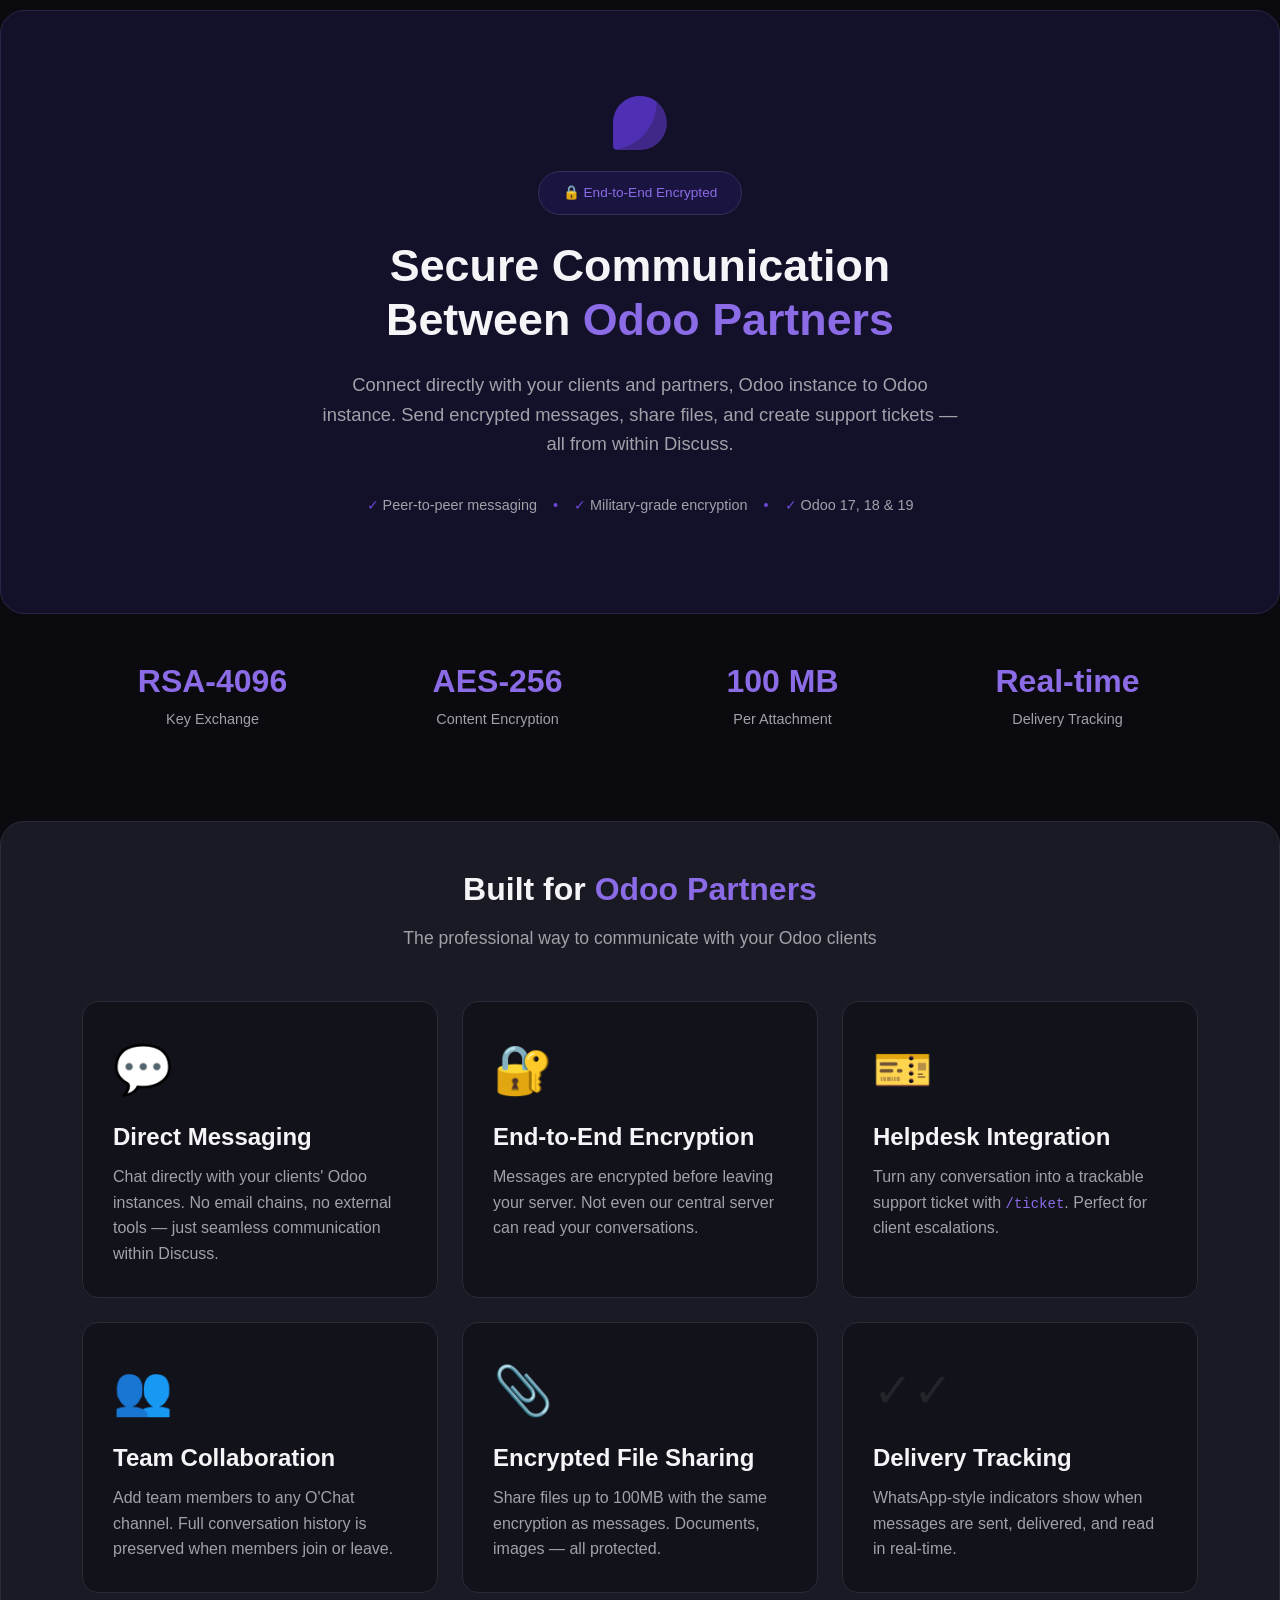
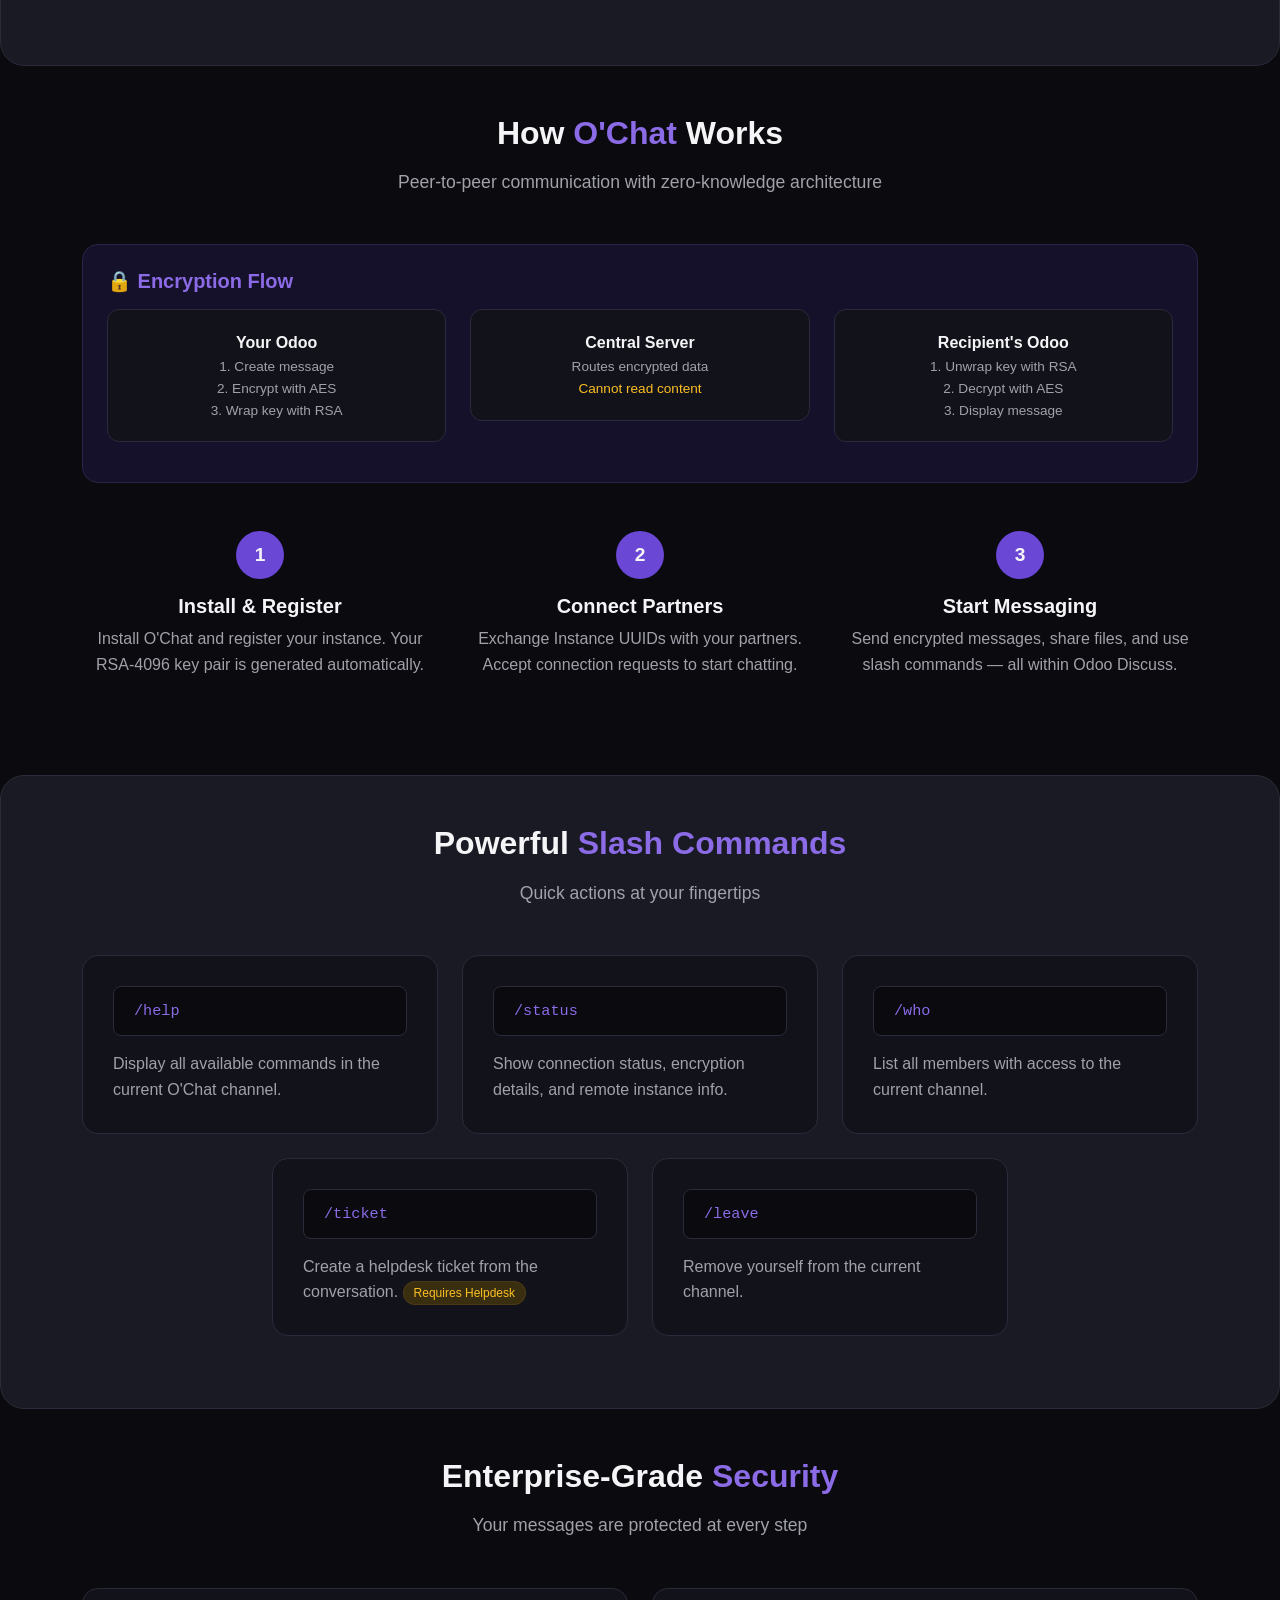
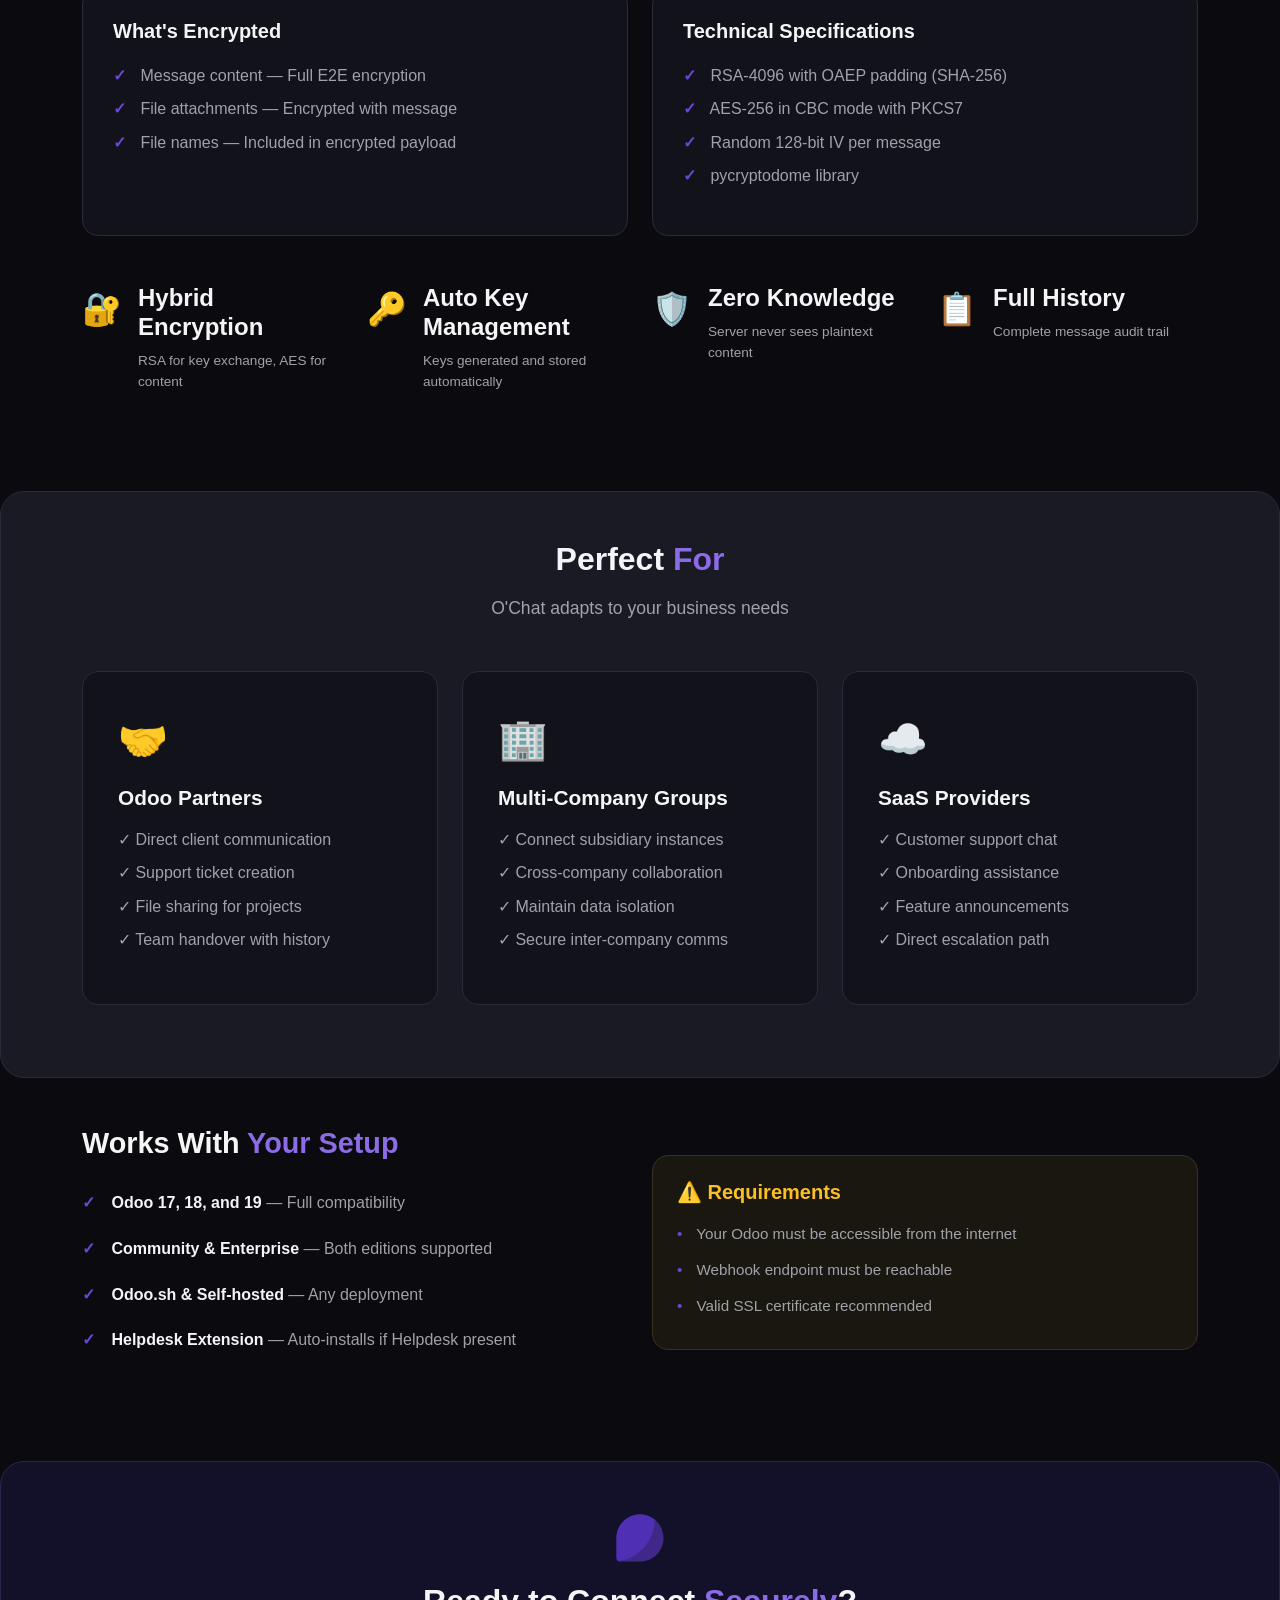
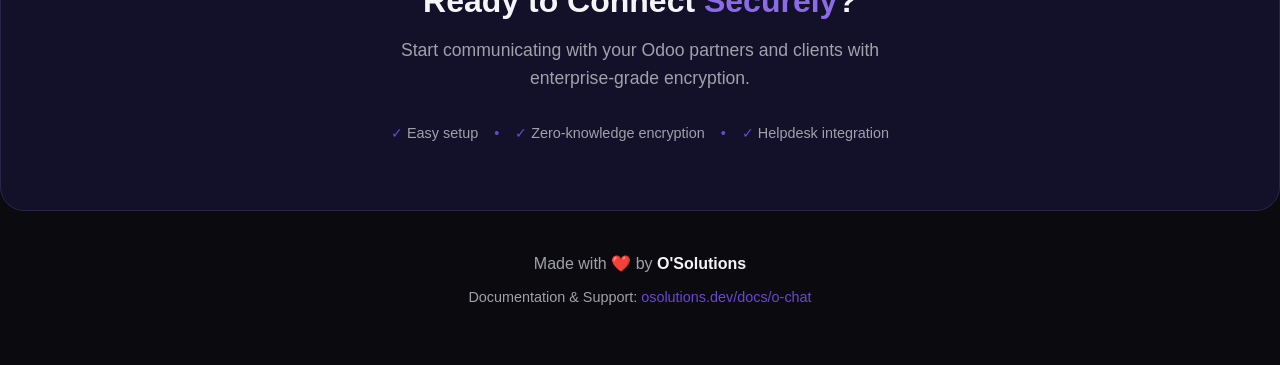
==== commit 08b9c731: "update manifest, thumbnail & license" ====
--- a/ochat/static/description/index.html
+++ b/ochat/static/description/index.html
@@ -18,59 +18,57 @@
 <body>
 
     <!-- Hero Section -->
-    <section class="text-center" style="background: linear-gradient(135deg, rgba(107,71,214,0.15) 0%, rgba(79,47,179,0.05) 100%); border: 1px solid rgba(107,71,214,0.2); padding: 80px 20px; border-radius: 24px; margin-top: 10px;">
-        <div class="container">
-            <div style="display: flex; align-items: center; justify-content: center; gap: 15px; margin-bottom: 24px;">
+    <section class="text-center" style="background-color: #13112a; border: 1px solid #2a2548; padding-top: 80px; padding-bottom: 80px; border-radius: 24px; margin-top: 10px;">
+        <div class="container">
+            <div class="mb-3">
                 <img src="ochat_logo.svg" alt="O'Chat Logo" style="width: 64px; height: 64px;">
             </div>
             <div class="mb-4">
-                <span style="font-size: 0.85rem; padding: 10px 24px; background-color: rgba(107,71,214,0.15); border: 1px solid rgba(107,71,214,0.3); border-radius: 50px; display: inline-block; font-weight: 500; color: #8B6BE6;">
+                <span style="font-size: 0.85rem; padding: 10px 24px; background-color: #1a1540; border: 1px solid #352d5a; border-radius: 50px; display: inline-block; font-weight: 500; color: #8B6BE6;">
                     🔒 End-to-End Encrypted
                 </span>
             </div>
             <h1 class="mb-4" style="font-size: 2.8rem; font-weight: 800; color: #f5f5f7;">
-                Secure Communication<br/>Between <span style="background: linear-gradient(135deg, #8B6BE6 0%, #4F2FB3 100%); -webkit-background-clip: text; -webkit-text-fill-color: transparent; background-clip: text;">Odoo Partners</span>
+                Secure Communication<br/>Between <span style="color: #8B6BE6;">Odoo Partners</span>
             </h1>
-            <p class="mb-4" style="font-size: 1.15rem; max-width: 650px; margin: 0 auto; color: #a1a1aa;">
+            <p class="mb-4" style="font-size: 1.15rem; max-width: 650px; margin-left: auto; margin-right: auto; color: #a1a1aa;">
                 Connect directly with your clients and partners, Odoo instance to Odoo instance.
                 Send encrypted messages, share files, and create support tickets — all from within Discuss.
             </p>
-            <div style="margin-top: 35px;">
-                <p style="font-size: 0.9rem; color: #a1a1aa;">
-                    <span style="color: #6B47D6;">✓</span> Peer-to-peer messaging &nbsp;&nbsp;
-                    <span style="color: #6B47D6;">•</span> &nbsp;&nbsp;
-                    <span style="color: #6B47D6;">✓</span> Military-grade encryption &nbsp;&nbsp;
-                    <span style="color: #6B47D6;">•</span> &nbsp;&nbsp;
-                    <span style="color: #6B47D6;">✓</span> Odoo 17, 18 & 19
-                </p>
-            </div>
+            <p style="font-size: 0.9rem; margin-top: 35px; color: #a1a1aa;">
+                <span style="color: #6B47D6;">✓</span> Peer-to-peer messaging &nbsp;&nbsp;
+                <span style="color: #6B47D6;">•</span> &nbsp;&nbsp;
+                <span style="color: #6B47D6;">✓</span> Military-grade encryption &nbsp;&nbsp;
+                <span style="color: #6B47D6;">•</span> &nbsp;&nbsp;
+                <span style="color: #6B47D6;">✓</span> Odoo 17, 18 & 19
+            </p>
         </div>
     </section>
 
     <!-- Stats Section -->
-    <section class="py-5" style="background-color: #0a0a0f; padding: 60px 20px;">
+    <section class="py-5" style="background-color: #0a0a0f;">
         <div class="container">
             <div class="row text-center">
                 <div class="col-md-3 col-6 mb-3">
-                    <h3 class="mb-2" style="font-size: 2rem; font-weight: 800; background: linear-gradient(135deg, #8B6BE6 0%, #4F2FB3 100%); -webkit-background-clip: text; -webkit-text-fill-color: transparent; background-clip: text;">
+                    <h3 class="mb-2" style="font-size: 2rem; font-weight: 800; color: #8B6BE6;">
                         RSA-4096
                     </h3>
                     <p style="color: #a1a1aa; font-size: 0.9rem;">Key Exchange</p>
                 </div>
                 <div class="col-md-3 col-6 mb-3">
-                    <h3 class="mb-2" style="font-size: 2rem; font-weight: 800; background: linear-gradient(135deg, #8B6BE6 0%, #4F2FB3 100%); -webkit-background-clip: text; -webkit-text-fill-color: transparent; background-clip: text;">
+                    <h3 class="mb-2" style="font-size: 2rem; font-weight: 800; color: #8B6BE6;">
                         AES-256
                     </h3>
                     <p style="color: #a1a1aa; font-size: 0.9rem;">Content Encryption</p>
                 </div>
                 <div class="col-md-3 col-6 mb-3">
-                    <h3 class="mb-2" style="font-size: 2rem; font-weight: 800; background: linear-gradient(135deg, #8B6BE6 0%, #4F2FB3 100%); -webkit-background-clip: text; -webkit-text-fill-color: transparent; background-clip: text;">
+                    <h3 class="mb-2" style="font-size: 2rem; font-weight: 800; color: #8B6BE6;">
                         100 MB
                     </h3>
                     <p style="color: #a1a1aa; font-size: 0.9rem;">Per Attachment</p>
                 </div>
                 <div class="col-md-3 col-6 mb-3">
-                    <h3 class="mb-2" style="font-size: 2rem; font-weight: 800; background: linear-gradient(135deg, #8B6BE6 0%, #4F2FB3 100%); -webkit-background-clip: text; -webkit-text-fill-color: transparent; background-clip: text;">
+                    <h3 class="mb-2" style="font-size: 2rem; font-weight: 800; color: #8B6BE6;">
                         Real-time
                     </h3>
                     <p style="color: #a1a1aa; font-size: 0.9rem;">Delivery Tracking</p>
@@ -83,7 +81,7 @@
     <section class="py-5" style="background-color: #1a1a24; padding-left: 30px; padding-right: 30px; border-radius: 24px; margin-top: 10px; border: 1px solid #2a2a3a;">
         <div class="container">
             <h2 class="text-center mb-3" style="font-size: 2rem; font-weight: 700; color: #f5f5f7;">
-                Built for <span style="background: linear-gradient(135deg, #8B6BE6 0%, #4F2FB3 100%); -webkit-background-clip: text; -webkit-text-fill-color: transparent; background-clip: text;">Odoo Partners</span>
+                Built for <span style="color: #8B6BE6;">Odoo Partners</span>
             </h2>
             <p class="text-center mb-5" style="font-size: 1.1rem; color: #a1a1aa; max-width: 600px; margin-left: auto; margin-right: auto;">
                 The professional way to communicate with your Odoo clients
@@ -91,9 +89,9 @@
 
             <div class="row">
                 <div class="col-lg-4 col-md-6 mb-4">
-                    <div class="card h-100" style="border-radius: 16px; border: 1px solid #2a2a3a; background: #12121a;">
-                        <div class="card-body" style="padding: 30px;">
-                            <div style="width: 56px; height: 56px; border-radius: 14px; background: linear-gradient(135deg, rgba(107,71,214,0.2) 0%, rgba(79,47,179,0.1) 100%); display: flex; align-items: center; justify-content: center; margin-bottom: 20px; font-size: 1.5rem;">💬</div>
+                    <div class="card h-100" style="border-radius: 16px; border: 1px solid #2a2a3a; background-color: #12121a;">
+                        <div class="card-body" style="padding: 30px;">
+                            <div style="font-size: 3rem; margin-bottom: 15px;">💬</div>
                             <h4 style="font-weight: 600; margin-bottom: 12px; color: #f5f5f7;">Direct Messaging</h4>
                             <p style="color: #a1a1aa; margin-bottom: 0;">
                                 Chat directly with your clients' Odoo instances. No email chains, no external tools — just seamless communication within Discuss.
@@ -103,9 +101,9 @@
                 </div>
 
                 <div class="col-lg-4 col-md-6 mb-4">
-                    <div class="card h-100" style="border-radius: 16px; border: 1px solid #2a2a3a; background: #12121a;">
-                        <div class="card-body" style="padding: 30px;">
-                            <div style="width: 56px; height: 56px; border-radius: 14px; background: linear-gradient(135deg, rgba(107,71,214,0.2) 0%, rgba(79,47,179,0.1) 100%); display: flex; align-items: center; justify-content: center; margin-bottom: 20px; font-size: 1.5rem;">🔐</div>
+                    <div class="card h-100" style="border-radius: 16px; border: 1px solid #2a2a3a; background-color: #12121a;">
+                        <div class="card-body" style="padding: 30px;">
+                            <div style="font-size: 3rem; margin-bottom: 15px;">🔐</div>
                             <h4 style="font-weight: 600; margin-bottom: 12px; color: #f5f5f7;">End-to-End Encryption</h4>
                             <p style="color: #a1a1aa; margin-bottom: 0;">
                                 Messages are encrypted before leaving your server. Not even our central server can read your conversations.
@@ -115,9 +113,9 @@
                 </div>
 
                 <div class="col-lg-4 col-md-6 mb-4">
-                    <div class="card h-100" style="border-radius: 16px; border: 1px solid #2a2a3a; background: #12121a;">
-                        <div class="card-body" style="padding: 30px;">
-                            <div style="width: 56px; height: 56px; border-radius: 14px; background: linear-gradient(135deg, rgba(107,71,214,0.2) 0%, rgba(79,47,179,0.1) 100%); display: flex; align-items: center; justify-content: center; margin-bottom: 20px; font-size: 1.5rem;">🎫</div>
+                    <div class="card h-100" style="border-radius: 16px; border: 1px solid #2a2a3a; background-color: #12121a;">
+                        <div class="card-body" style="padding: 30px;">
+                            <div style="font-size: 3rem; margin-bottom: 15px;">🎫</div>
                             <h4 style="font-weight: 600; margin-bottom: 12px; color: #f5f5f7;">Helpdesk Integration</h4>
                             <p style="color: #a1a1aa; margin-bottom: 0;">
                                 Turn any conversation into a trackable support ticket with <code style="color: #8B6BE6;">/ticket</code>. Perfect for client escalations.
@@ -127,9 +125,9 @@
                 </div>
 
                 <div class="col-lg-4 col-md-6 mb-4">
-                    <div class="card h-100" style="border-radius: 16px; border: 1px solid #2a2a3a; background: #12121a;">
-                        <div class="card-body" style="padding: 30px;">
-                            <div style="width: 56px; height: 56px; border-radius: 14px; background: linear-gradient(135deg, rgba(107,71,214,0.2) 0%, rgba(79,47,179,0.1) 100%); display: flex; align-items: center; justify-content: center; margin-bottom: 20px; font-size: 1.5rem;">👥</div>
+                    <div class="card h-100" style="border-radius: 16px; border: 1px solid #2a2a3a; background-color: #12121a;">
+                        <div class="card-body" style="padding: 30px;">
+                            <div style="font-size: 3rem; margin-bottom: 15px;">👥</div>
                             <h4 style="font-weight: 600; margin-bottom: 12px; color: #f5f5f7;">Team Collaboration</h4>
                             <p style="color: #a1a1aa; margin-bottom: 0;">
                                 Add team members to any O'Chat channel. Full conversation history is preserved when members join or leave.
@@ -139,9 +137,9 @@
                 </div>
 
                 <div class="col-lg-4 col-md-6 mb-4">
-                    <div class="card h-100" style="border-radius: 16px; border: 1px solid #2a2a3a; background: #12121a;">
-                        <div class="card-body" style="padding: 30px;">
-                            <div style="width: 56px; height: 56px; border-radius: 14px; background: linear-gradient(135deg, rgba(107,71,214,0.2) 0%, rgba(79,47,179,0.1) 100%); display: flex; align-items: center; justify-content: center; margin-bottom: 20px; font-size: 1.5rem;">📎</div>
+                    <div class="card h-100" style="border-radius: 16px; border: 1px solid #2a2a3a; background-color: #12121a;">
+                        <div class="card-body" style="padding: 30px;">
+                            <div style="font-size: 3rem; margin-bottom: 15px;">📎</div>
                             <h4 style="font-weight: 600; margin-bottom: 12px; color: #f5f5f7;">Encrypted File Sharing</h4>
                             <p style="color: #a1a1aa; margin-bottom: 0;">
                                 Share files up to 100MB with the same encryption as messages. Documents, images — all protected.
@@ -151,9 +149,9 @@
                 </div>
 
                 <div class="col-lg-4 col-md-6 mb-4">
-                    <div class="card h-100" style="border-radius: 16px; border: 1px solid #2a2a3a; background: #12121a;">
-                        <div class="card-body" style="padding: 30px;">
-                            <div style="width: 56px; height: 56px; border-radius: 14px; background: linear-gradient(135deg, rgba(107,71,214,0.2) 0%, rgba(79,47,179,0.1) 100%); display: flex; align-items: center; justify-content: center; margin-bottom: 20px; font-size: 1.5rem;">✓✓</div>
+                    <div class="card h-100" style="border-radius: 16px; border: 1px solid #2a2a3a; background-color: #12121a;">
+                        <div class="card-body" style="padding: 30px;">
+                            <div style="font-size: 3rem; margin-bottom: 15px;">✓✓</div>
                             <h4 style="font-weight: 600; margin-bottom: 12px; color: #f5f5f7;">Delivery Tracking</h4>
                             <p style="color: #a1a1aa; margin-bottom: 0;">
                                 WhatsApp-style indicators show when messages are sent, delivered, and read in real-time.
@@ -166,10 +164,10 @@
     </section>
 
     <!-- How It Works Section -->
-    <section class="py-5" style="background-color: #0a0a0f; padding: 60px 20px;">
+    <section class="py-5" style="background-color: #0a0a0f;">
         <div class="container">
             <h2 class="text-center mb-3" style="font-size: 2rem; font-weight: 700; color: #f5f5f7;">
-                How <span style="background: linear-gradient(135deg, #8B6BE6 0%, #4F2FB3 100%); -webkit-background-clip: text; -webkit-text-fill-color: transparent; background-clip: text;">O'Chat</span> Works
+                How <span style="color: #8B6BE6;">O'Chat</span> Works
             </h2>
             <p class="text-center mb-5" style="font-size: 1.1rem; color: #a1a1aa; max-width: 600px; margin-left: auto; margin-right: auto;">
                 Peer-to-peer communication with zero-knowledge architecture
@@ -177,33 +175,37 @@
 
             <div class="row mb-5">
                 <div class="col-12">
-                    <div style="background: linear-gradient(135deg, rgba(107,71,214,0.1) 0%, rgba(79,47,179,0.05) 100%); border: 1px solid rgba(107,71,214,0.2); border-radius: 16px; padding: 24px;">
+                    <div style="background-color: #15112a; border: 1px solid #2a2548; border-radius: 16px; padding: 24px;">
                         <h5 style="color: #8B6BE6; font-weight: 600;" class="mb-3">🔒 Encryption Flow</h5>
-                        <div style="display: flex; flex-wrap: wrap; align-items: center; justify-content: center; gap: 15px;">
-                            <div style="background: #12121a; border: 1px solid #2a2a3a; border-radius: 12px; padding: 20px; text-align: center; flex: 1; min-width: 180px;">
-                                <strong style="color: #f5f5f7;">Your Odoo</strong>
-                                <p class="mb-0" style="color: #a1a1aa; font-size: 0.85rem;">
-                                    1. Create message<br>
-                                    2. Encrypt with AES<br>
-                                    3. Wrap key with RSA
-                                </p>
+                        <div class="row text-center">
+                            <div class="col-md-4 mb-3">
+                                <div style="background-color: #12121a; border: 1px solid #2a2a3a; border-radius: 12px; padding: 20px;">
+                                    <strong style="color: #f5f5f7;">Your Odoo</strong>
+                                    <p class="mb-0" style="color: #a1a1aa; font-size: 0.85rem;">
+                                        1. Create message<br>
+                                        2. Encrypt with AES<br>
+                                        3. Wrap key with RSA
+                                    </p>
+                                </div>
                             </div>
-                            <div style="color: #6B47D6; font-size: 1.5rem; font-weight: bold;">→</div>
-                            <div style="background: #12121a; border: 1px solid #2a2a3a; border-radius: 12px; padding: 20px; text-align: center; flex: 1; min-width: 180px;">
-                                <strong style="color: #f5f5f7;">Central Server</strong>
-                                <p class="mb-0" style="color: #a1a1aa; font-size: 0.85rem;">
-                                    Routes encrypted data<br>
-                                    <span style="color: #fbbf24;">Cannot read content</span>
-                                </p>
+                            <div class="col-md-4 mb-3">
+                                <div style="background-color: #12121a; border: 1px solid #2a2a3a; border-radius: 12px; padding: 20px;">
+                                    <strong style="color: #f5f5f7;">Central Server</strong>
+                                    <p class="mb-0" style="color: #a1a1aa; font-size: 0.85rem;">
+                                        Routes encrypted data<br>
+                                        <span style="color: #fbbf24;">Cannot read content</span>
+                                    </p>
+                                </div>
                             </div>
-                            <div style="color: #6B47D6; font-size: 1.5rem; font-weight: bold;">→</div>
-                            <div style="background: #12121a; border: 1px solid #2a2a3a; border-radius: 12px; padding: 20px; text-align: center; flex: 1; min-width: 180px;">
-                                <strong style="color: #f5f5f7;">Recipient's Odoo</strong>
-                                <p class="mb-0" style="color: #a1a1aa; font-size: 0.85rem;">
-                                    1. Unwrap key with RSA<br>
-                                    2. Decrypt with AES<br>
-                                    3. Display message
-                                </p>
+                            <div class="col-md-4 mb-3">
+                                <div style="background-color: #12121a; border: 1px solid #2a2a3a; border-radius: 12px; padding: 20px;">
+                                    <strong style="color: #f5f5f7;">Recipient's Odoo</strong>
+                                    <p class="mb-0" style="color: #a1a1aa; font-size: 0.85rem;">
+                                        1. Unwrap key with RSA<br>
+                                        2. Decrypt with AES<br>
+                                        3. Display message
+                                    </p>
+                                </div>
                             </div>
                         </div>
                     </div>
@@ -212,21 +214,21 @@
 
             <div class="row text-center">
                 <div class="col-md-4 mb-4">
-                    <div style="width: 48px; height: 48px; border-radius: 50%; background: linear-gradient(135deg, #6B47D6 0%, #4F2FB3 100%); display: flex; align-items: center; justify-content: center; font-weight: 700; font-size: 1.2rem; margin: 0 auto 15px; color: #f5f5f7;">1</div>
+                    <div style="width: 48px; height: 48px; border-radius: 50%; background-color: #6B47D6; text-align: center; line-height: 48px; font-weight: 700; font-size: 1.2rem; margin-left: auto; margin-right: auto; margin-bottom: 15px; color: #f5f5f7;">1</div>
                     <h5 style="font-weight: 600; color: #f5f5f7;">Install & Register</h5>
                     <p style="color: #a1a1aa;">
                         Install O'Chat and register your instance. Your RSA-4096 key pair is generated automatically.
                     </p>
                 </div>
                 <div class="col-md-4 mb-4">
-                    <div style="width: 48px; height: 48px; border-radius: 50%; background: linear-gradient(135deg, #6B47D6 0%, #4F2FB3 100%); display: flex; align-items: center; justify-content: center; font-weight: 700; font-size: 1.2rem; margin: 0 auto 15px; color: #f5f5f7;">2</div>
+                    <div style="width: 48px; height: 48px; border-radius: 50%; background-color: #6B47D6; text-align: center; line-height: 48px; font-weight: 700; font-size: 1.2rem; margin-left: auto; margin-right: auto; margin-bottom: 15px; color: #f5f5f7;">2</div>
                     <h5 style="font-weight: 600; color: #f5f5f7;">Connect Partners</h5>
                     <p style="color: #a1a1aa;">
                         Exchange Instance UUIDs with your partners. Accept connection requests to start chatting.
                     </p>
                 </div>
                 <div class="col-md-4 mb-4">
-                    <div style="width: 48px; height: 48px; border-radius: 50%; background: linear-gradient(135deg, #6B47D6 0%, #4F2FB3 100%); display: flex; align-items: center; justify-content: center; font-weight: 700; font-size: 1.2rem; margin: 0 auto 15px; color: #f5f5f7;">3</div>
+                    <div style="width: 48px; height: 48px; border-radius: 50%; background-color: #6B47D6; text-align: center; line-height: 48px; font-weight: 700; font-size: 1.2rem; margin-left: auto; margin-right: auto; margin-bottom: 15px; color: #f5f5f7;">3</div>
                     <h5 style="font-weight: 600; color: #f5f5f7;">Start Messaging</h5>
                     <p style="color: #a1a1aa;">
                         Send encrypted messages, share files, and use slash commands — all within Odoo Discuss.
@@ -240,7 +242,7 @@
     <section class="py-5" style="background-color: #1a1a24; padding-left: 30px; padding-right: 30px; border-radius: 24px; margin-top: 10px; border: 1px solid #2a2a3a;">
         <div class="container">
             <h2 class="text-center mb-3" style="font-size: 2rem; font-weight: 700; color: #f5f5f7;">
-                Powerful <span style="background: linear-gradient(135deg, #8B6BE6 0%, #4F2FB3 100%); -webkit-background-clip: text; -webkit-text-fill-color: transparent; background-clip: text;">Slash Commands</span>
+                Powerful <span style="color: #8B6BE6;">Slash Commands</span>
             </h2>
             <p class="text-center mb-5" style="font-size: 1.1rem; color: #a1a1aa; max-width: 600px; margin-left: auto; margin-right: auto;">
                 Quick actions at your fingertips
@@ -248,9 +250,9 @@
 
             <div class="row justify-content-center">
                 <div class="col-md-6 col-lg-4 mb-4">
-                    <div class="card h-100" style="border-radius: 16px; border: 1px solid #2a2a3a; background: #12121a;">
-                        <div class="card-body" style="padding: 30px;">
-                            <div style="background: #0a0a0f; border: 1px solid #2a2a3a; border-radius: 8px; padding: 12px 20px; font-family: 'Monaco', 'Menlo', 'Consolas', monospace; font-size: 0.95rem; color: #8B6BE6; margin-bottom: 15px;">/help</div>
+                    <div class="card h-100" style="border-radius: 16px; border: 1px solid #2a2a3a; background-color: #12121a;">
+                        <div class="card-body" style="padding: 30px;">
+                            <div style="background-color: #0a0a0f; border: 1px solid #2a2a3a; border-radius: 8px; padding: 12px 20px; font-family: monospace; font-size: 0.95rem; color: #8B6BE6; margin-bottom: 15px;">/help</div>
                             <p style="color: #a1a1aa; margin-bottom: 0;">
                                 Display all available commands in the current O'Chat channel.
                             </p>
@@ -259,9 +261,9 @@
                 </div>
 
                 <div class="col-md-6 col-lg-4 mb-4">
-                    <div class="card h-100" style="border-radius: 16px; border: 1px solid #2a2a3a; background: #12121a;">
-                        <div class="card-body" style="padding: 30px;">
-                            <div style="background: #0a0a0f; border: 1px solid #2a2a3a; border-radius: 8px; padding: 12px 20px; font-family: 'Monaco', 'Menlo', 'Consolas', monospace; font-size: 0.95rem; color: #8B6BE6; margin-bottom: 15px;">/status</div>
+                    <div class="card h-100" style="border-radius: 16px; border: 1px solid #2a2a3a; background-color: #12121a;">
+                        <div class="card-body" style="padding: 30px;">
+                            <div style="background-color: #0a0a0f; border: 1px solid #2a2a3a; border-radius: 8px; padding: 12px 20px; font-family: monospace; font-size: 0.95rem; color: #8B6BE6; margin-bottom: 15px;">/status</div>
                             <p style="color: #a1a1aa; margin-bottom: 0;">
                                 Show connection status, encryption details, and remote instance info.
                             </p>
@@ -270,9 +272,9 @@
                 </div>
 
                 <div class="col-md-6 col-lg-4 mb-4">
-                    <div class="card h-100" style="border-radius: 16px; border: 1px solid #2a2a3a; background: #12121a;">
-                        <div class="card-body" style="padding: 30px;">
-                            <div style="background: #0a0a0f; border: 1px solid #2a2a3a; border-radius: 8px; padding: 12px 20px; font-family: 'Monaco', 'Menlo', 'Consolas', monospace; font-size: 0.95rem; color: #8B6BE6; margin-bottom: 15px;">/who</div>
+                    <div class="card h-100" style="border-radius: 16px; border: 1px solid #2a2a3a; background-color: #12121a;">
+                        <div class="card-body" style="padding: 30px;">
+                            <div style="background-color: #0a0a0f; border: 1px solid #2a2a3a; border-radius: 8px; padding: 12px 20px; font-family: monospace; font-size: 0.95rem; color: #8B6BE6; margin-bottom: 15px;">/who</div>
                             <p style="color: #a1a1aa; margin-bottom: 0;">
                                 List all members with access to the current channel.
                             </p>
@@ -281,21 +283,21 @@
                 </div>
 
                 <div class="col-md-6 col-lg-4 mb-4">
-                    <div class="card h-100" style="border-radius: 16px; border: 1px solid #2a2a3a; background: #12121a;">
-                        <div class="card-body" style="padding: 30px;">
-                            <div style="background: #0a0a0f; border: 1px solid #2a2a3a; border-radius: 8px; padding: 12px 20px; font-family: 'Monaco', 'Menlo', 'Consolas', monospace; font-size: 0.95rem; color: #8B6BE6; margin-bottom: 15px;">/ticket</div>
+                    <div class="card h-100" style="border-radius: 16px; border: 1px solid #2a2a3a; background-color: #12121a;">
+                        <div class="card-body" style="padding: 30px;">
+                            <div style="background-color: #0a0a0f; border: 1px solid #2a2a3a; border-radius: 8px; padding: 12px 20px; font-family: monospace; font-size: 0.95rem; color: #8B6BE6; margin-bottom: 15px;">/ticket</div>
                             <p style="color: #a1a1aa; margin-bottom: 0;">
                                 Create a helpdesk ticket from the conversation.
-                                <span style="background: rgba(245, 158, 11, 0.2); color: #fbbf24; border: 1px solid rgba(245, 158, 11, 0.3); font-size: 0.75rem; padding: 4px 10px; border-radius: 20px; margin-left: 4px;">Requires Helpdesk</span>
+                                <span style="background-color: #3a2e10; color: #fbbf24; border: 1px solid #4a3a15; font-size: 0.75rem; padding: 4px 10px; border-radius: 20px;">Requires Helpdesk</span>
                             </p>
                         </div>
                     </div>
                 </div>
 
                 <div class="col-md-6 col-lg-4 mb-4">
-                    <div class="card h-100" style="border-radius: 16px; border: 1px solid #2a2a3a; background: #12121a;">
-                        <div class="card-body" style="padding: 30px;">
-                            <div style="background: #0a0a0f; border: 1px solid #2a2a3a; border-radius: 8px; padding: 12px 20px; font-family: 'Monaco', 'Menlo', 'Consolas', monospace; font-size: 0.95rem; color: #8B6BE6; margin-bottom: 15px;">/leave</div>
+                    <div class="card h-100" style="border-radius: 16px; border: 1px solid #2a2a3a; background-color: #12121a;">
+                        <div class="card-body" style="padding: 30px;">
+                            <div style="background-color: #0a0a0f; border: 1px solid #2a2a3a; border-radius: 8px; padding: 12px 20px; font-family: monospace; font-size: 0.95rem; color: #8B6BE6; margin-bottom: 15px;">/leave</div>
                             <p style="color: #a1a1aa; margin-bottom: 0;">
                                 Remove yourself from the current channel.
                             </p>
@@ -307,10 +309,10 @@
     </section>
 
     <!-- Security Section -->
-    <section class="py-5" style="background-color: #0a0a0f; padding: 60px 20px;">
+    <section class="py-5" style="background-color: #0a0a0f;">
         <div class="container">
             <h2 class="text-center mb-3" style="font-size: 2rem; font-weight: 700; color: #f5f5f7;">
-                Enterprise-Grade <span style="background: linear-gradient(135deg, #8B6BE6 0%, #4F2FB3 100%); -webkit-background-clip: text; -webkit-text-fill-color: transparent; background-clip: text;">Security</span>
+                Enterprise-Grade <span style="color: #8B6BE6;">Security</span>
             </h2>
             <p class="text-center mb-5" style="font-size: 1.1rem; color: #a1a1aa; max-width: 600px; margin-left: auto; margin-right: auto;">
                 Your messages are protected at every step
@@ -318,7 +320,7 @@
 
             <div class="row mb-4">
                 <div class="col-md-6 mb-4">
-                    <div class="card h-100" style="border-radius: 16px; border: 1px solid #2a2a3a; background: #12121a;">
+                    <div class="card h-100" style="border-radius: 16px; border: 1px solid #2a2a3a; background-color: #12121a;">
                         <div class="card-body" style="padding: 30px;">
                             <h5 style="font-weight: 600; margin-bottom: 20px; color: #f5f5f7;">What's Encrypted</h5>
                             <ul class="list-unstyled">
@@ -330,7 +332,7 @@
                     </div>
                 </div>
                 <div class="col-md-6 mb-4">
-                    <div class="card h-100" style="border-radius: 16px; border: 1px solid #2a2a3a; background: #12121a;">
+                    <div class="card h-100" style="border-radius: 16px; border: 1px solid #2a2a3a; background-color: #12121a;">
                         <div class="card-body" style="padding: 30px;">
                             <h5 style="font-weight: 600; margin-bottom: 20px; color: #f5f5f7;">Technical Specifications</h5>
                             <ul class="list-unstyled">
@@ -389,7 +391,7 @@
     <section class="py-5" style="background-color: #1a1a24; padding-left: 30px; padding-right: 30px; border-radius: 24px; margin-top: 10px; border: 1px solid #2a2a3a;">
         <div class="container">
             <h2 class="text-center mb-3" style="font-size: 2rem; font-weight: 700; color: #f5f5f7;">
-                Perfect <span style="background: linear-gradient(135deg, #8B6BE6 0%, #4F2FB3 100%); -webkit-background-clip: text; -webkit-text-fill-color: transparent; background-clip: text;">For</span>
+                Perfect <span style="color: #8B6BE6;">For</span>
             </h2>
             <p class="text-center mb-5" style="font-size: 1.1rem; color: #a1a1aa; max-width: 600px; margin-left: auto; margin-right: auto;">
                 O'Chat adapts to your business needs
@@ -397,51 +399,51 @@
 
             <div class="row">
                 <div class="col-md-4 col-sm-6 mb-4">
-                    <div class="card h-100" style="border-radius: 16px; border: 1px solid #2a2a3a; background: #12121a;">
+                    <div class="card h-100" style="border-radius: 16px; border: 1px solid #2a2a3a; background-color: #12121a;">
                         <div class="card-body" style="padding: 35px;">
                             <div style="font-size: 2.5rem; margin-bottom: 15px;">🤝</div>
                             <h4 class="mb-3" style="font-size: 1.3rem; font-weight: 600; color: #f5f5f7;">
                                 Odoo Partners
                             </h4>
                             <ul class="list-unstyled">
-                                <li class="mb-2" style="color: #a1a1aa;"><span style="color: #6B47D6; margin-right: 10px;">•</span> Direct client communication</li>
-                                <li class="mb-2" style="color: #a1a1aa;"><span style="color: #6B47D6; margin-right: 10px;">•</span> Support ticket creation</li>
-                                <li class="mb-2" style="color: #a1a1aa;"><span style="color: #6B47D6; margin-right: 10px;">•</span> File sharing for projects</li>
-                                <li class="mb-2" style="color: #a1a1aa;"><span style="color: #6B47D6; margin-right: 10px;">•</span> Team handover with history</li>
+                                <li class="mb-2" style="color: #a1a1aa;">✓ Direct client communication</li>
+                                <li class="mb-2" style="color: #a1a1aa;">✓ Support ticket creation</li>
+                                <li class="mb-2" style="color: #a1a1aa;">✓ File sharing for projects</li>
+                                <li class="mb-2" style="color: #a1a1aa;">✓ Team handover with history</li>
                             </ul>
                         </div>
                     </div>
                 </div>
 
                 <div class="col-md-4 col-sm-6 mb-4">
-                    <div class="card h-100" style="border-radius: 16px; border: 1px solid #2a2a3a; background: #12121a;">
+                    <div class="card h-100" style="border-radius: 16px; border: 1px solid #2a2a3a; background-color: #12121a;">
                         <div class="card-body" style="padding: 35px;">
                             <div style="font-size: 2.5rem; margin-bottom: 15px;">🏢</div>
                             <h4 class="mb-3" style="font-size: 1.3rem; font-weight: 600; color: #f5f5f7;">
                                 Multi-Company Groups
                             </h4>
                             <ul class="list-unstyled">
-                                <li class="mb-2" style="color: #a1a1aa;"><span style="color: #6B47D6; margin-right: 10px;">•</span> Connect subsidiary instances</li>
-                                <li class="mb-2" style="color: #a1a1aa;"><span style="color: #6B47D6; margin-right: 10px;">•</span> Cross-company collaboration</li>
-                                <li class="mb-2" style="color: #a1a1aa;"><span style="color: #6B47D6; margin-right: 10px;">•</span> Maintain data isolation</li>
-                                <li class="mb-2" style="color: #a1a1aa;"><span style="color: #6B47D6; margin-right: 10px;">•</span> Secure inter-company comms</li>
+                                <li class="mb-2" style="color: #a1a1aa;">✓ Connect subsidiary instances</li>
+                                <li class="mb-2" style="color: #a1a1aa;">✓ Cross-company collaboration</li>
+                                <li class="mb-2" style="color: #a1a1aa;">✓ Maintain data isolation</li>
+                                <li class="mb-2" style="color: #a1a1aa;">✓ Secure inter-company comms</li>
                             </ul>
                         </div>
                     </div>
                 </div>
 
                 <div class="col-md-4 col-sm-6 mb-4">
-                    <div class="card h-100" style="border-radius: 16px; border: 1px solid #2a2a3a; background: #12121a;">
+                    <div class="card h-100" style="border-radius: 16px; border: 1px solid #2a2a3a; background-color: #12121a;">
                         <div class="card-body" style="padding: 35px;">
                             <div style="font-size: 2.5rem; margin-bottom: 15px;">☁️</div>
                             <h4 class="mb-3" style="font-size: 1.3rem; font-weight: 600; color: #f5f5f7;">
                                 SaaS Providers
                             </h4>
                             <ul class="list-unstyled">
-                                <li class="mb-2" style="color: #a1a1aa;"><span style="color: #6B47D6; margin-right: 10px;">•</span> Customer support chat</li>
-                                <li class="mb-2" style="color: #a1a1aa;"><span style="color: #6B47D6; margin-right: 10px;">•</span> Onboarding assistance</li>
-                                <li class="mb-2" style="color: #a1a1aa;"><span style="color: #6B47D6; margin-right: 10px;">•</span> Feature announcements</li>
-                                <li class="mb-2" style="color: #a1a1aa;"><span style="color: #6B47D6; margin-right: 10px;">•</span> Direct escalation path</li>
+                                <li class="mb-2" style="color: #a1a1aa;">✓ Customer support chat</li>
+                                <li class="mb-2" style="color: #a1a1aa;">✓ Onboarding assistance</li>
+                                <li class="mb-2" style="color: #a1a1aa;">✓ Feature announcements</li>
+                                <li class="mb-2" style="color: #a1a1aa;">✓ Direct escalation path</li>
                             </ul>
                         </div>
                     </div>
@@ -451,12 +453,12 @@
     </section>
 
     <!-- Compatibility Section -->
-    <section class="py-5" style="background-color: #0a0a0f; padding: 60px 20px;">
+    <section class="py-5" style="background-color: #0a0a0f;">
         <div class="container">
             <div class="row align-items-center">
                 <div class="col-md-6 mb-4">
                     <h2 style="font-size: 1.8rem; font-weight: 700; margin-bottom: 20px; color: #f5f5f7;">
-                        Works With <span style="background: linear-gradient(135deg, #8B6BE6 0%, #4F2FB3 100%); -webkit-background-clip: text; -webkit-text-fill-color: transparent; background-clip: text;">Your Setup</span>
+                        Works With <span style="color: #8B6BE6;">Your Setup</span>
                     </h2>
                     <ul class="list-unstyled">
                         <li style="padding: 10px 0; color: #a1a1aa;"><span style="color: #6B47D6; font-weight: bold; margin-right: 12px;">✓</span> <strong style="color: #f5f5f7;">Odoo 17, 18, and 19</strong> — Full compatibility</li>
@@ -466,7 +468,7 @@
                     </ul>
                 </div>
                 <div class="col-md-6 mb-4">
-                    <div style="background: rgba(245, 158, 11, 0.1); border: 1px solid rgba(245, 158, 11, 0.2); border-radius: 16px; padding: 24px;">
+                    <div style="background-color: #1a1710; border: 1px solid #3a3020; border-radius: 16px; padding: 24px;">
                         <h5 style="color: #fbbf24; font-weight: 600; margin-bottom: 12px;">⚠️ Requirements</h5>
                         <ul class="list-unstyled" style="margin: 0;">
                             <li style="padding: 6px 0; color: #a1a1aa; font-size: 0.95rem;"><span style="color: #6B47D6; margin-right: 10px;">•</span> Your Odoo must be accessible from the internet</li>
@@ -480,15 +482,15 @@
     </section>
 
     <!-- CTA Section -->
-    <section class="py-5 text-center" style="background: linear-gradient(135deg, rgba(107,71,214,0.2) 0%, rgba(79,47,179,0.1) 100%); border: 1px solid rgba(107,71,214,0.3); border-radius: 24px; margin-top: 10px; padding: 60px 20px;">
-        <div class="container">
-            <div style="display: flex; align-items: center; justify-content: center; gap: 15px; margin-bottom: 24px;">
+    <section class="py-5 text-center" style="background-color: #13112a; border: 1px solid #2a2548; border-radius: 24px; margin-top: 10px;">
+        <div class="container">
+            <div class="mb-3">
                 <img src="ochat_logo.svg" alt="O'Chat" style="width: 56px; height: 56px;">
             </div>
             <h2 class="mb-3" style="font-size: 2rem; font-weight: 700; color: #f5f5f7;">
-                Ready to Connect <span style="background: linear-gradient(135deg, #8B6BE6 0%, #4F2FB3 100%); -webkit-background-clip: text; -webkit-text-fill-color: transparent; background-clip: text;">Securely</span>?
+                Ready to Connect <span style="color: #8B6BE6;">Securely</span>?
             </h2>
-            <p class="mb-4" style="font-size: 1.1rem; color: #a1a1aa; max-width: 500px; margin: 0 auto;">
+            <p class="mb-4" style="font-size: 1.1rem; color: #a1a1aa; max-width: 500px; margin-left: auto; margin-right: auto;">
                 Start communicating with your Odoo partners and clients with enterprise-grade encryption.
             </p>
             <p style="font-size: 0.9rem; margin-top: 30px; color: #a1a1aa;">
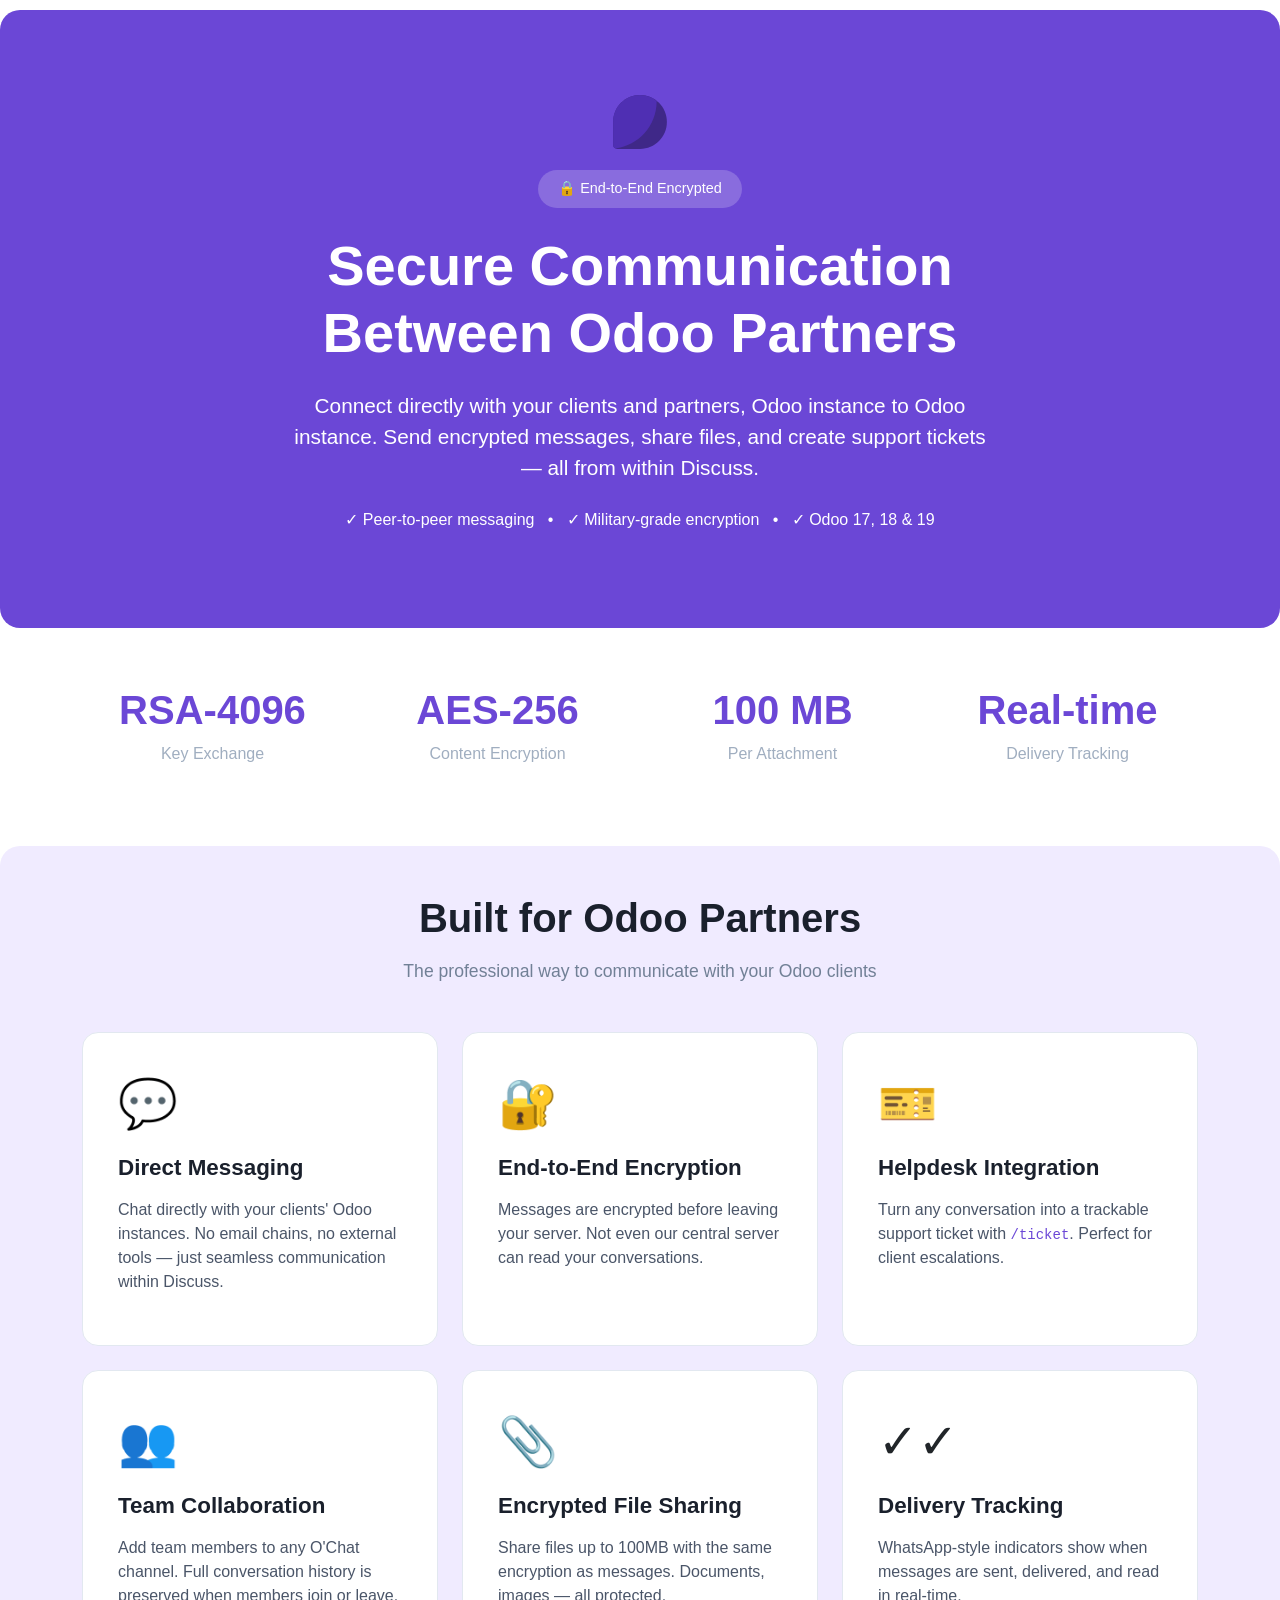
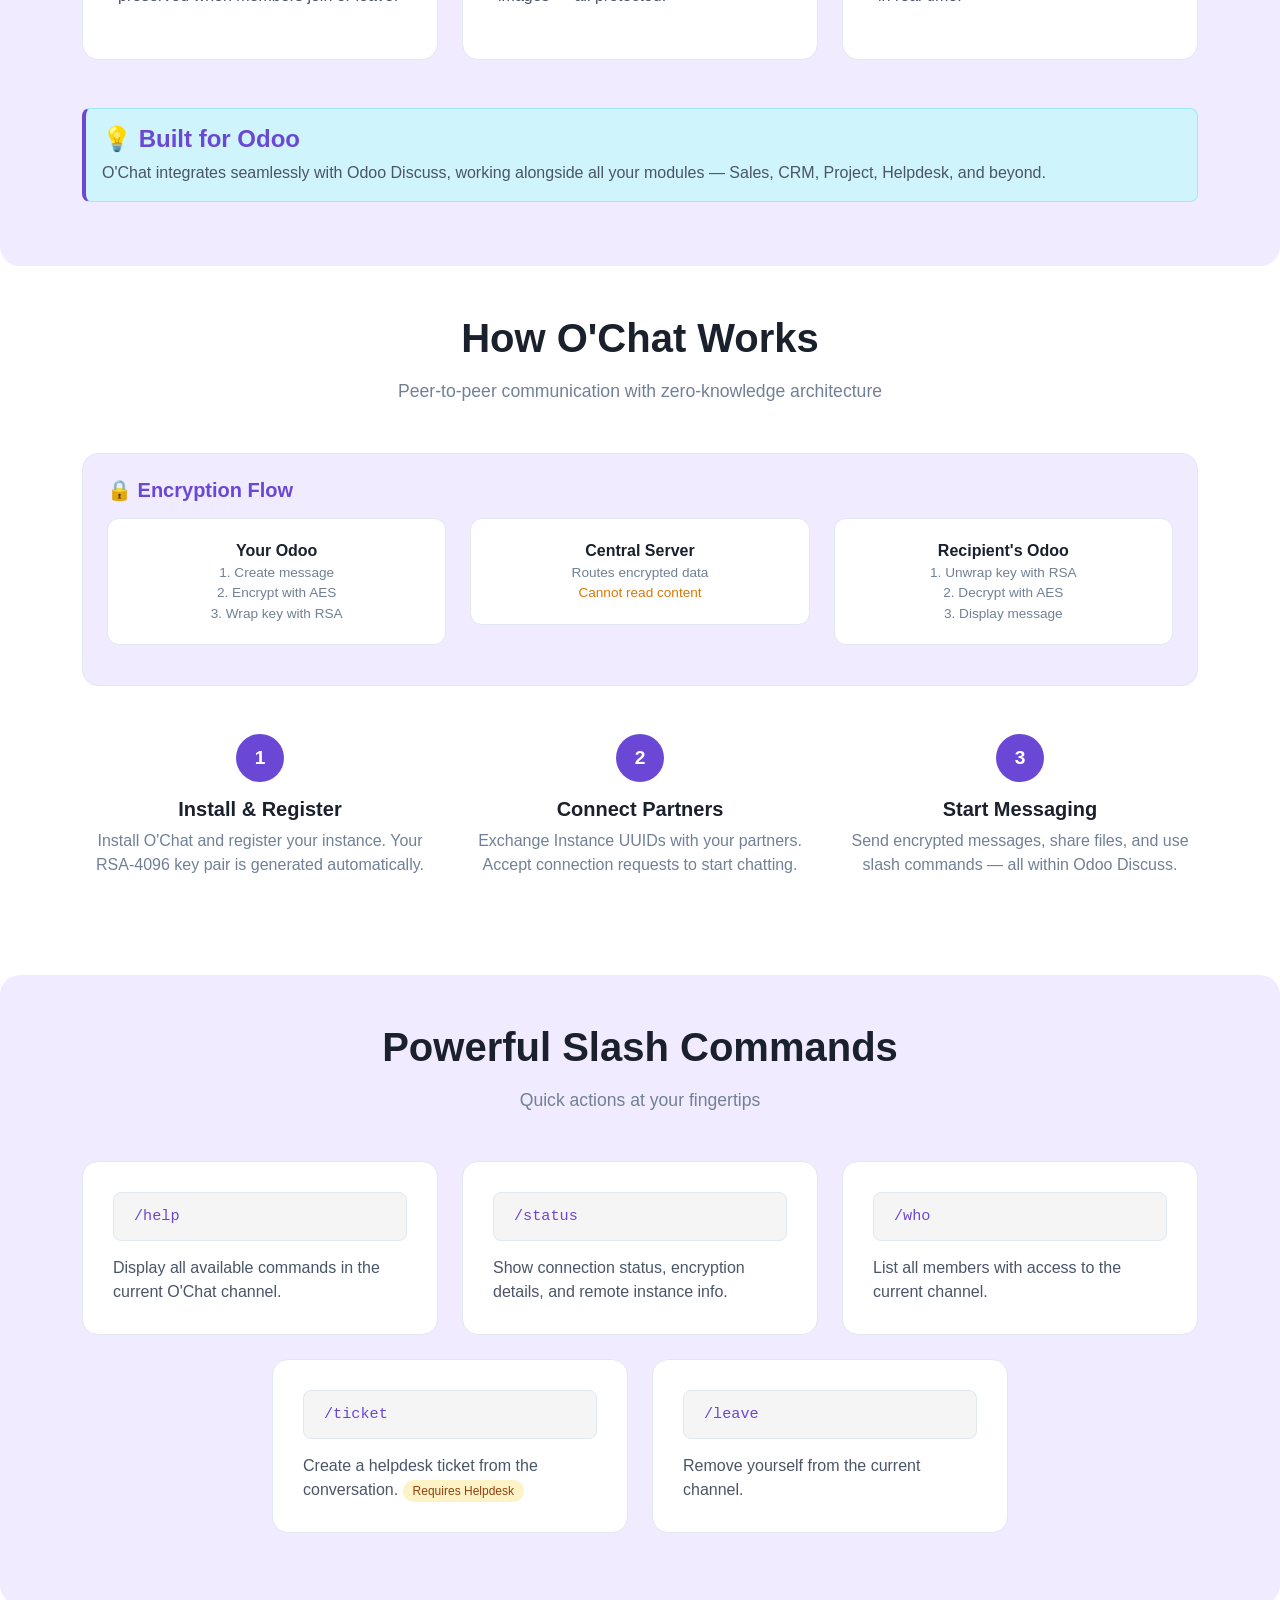
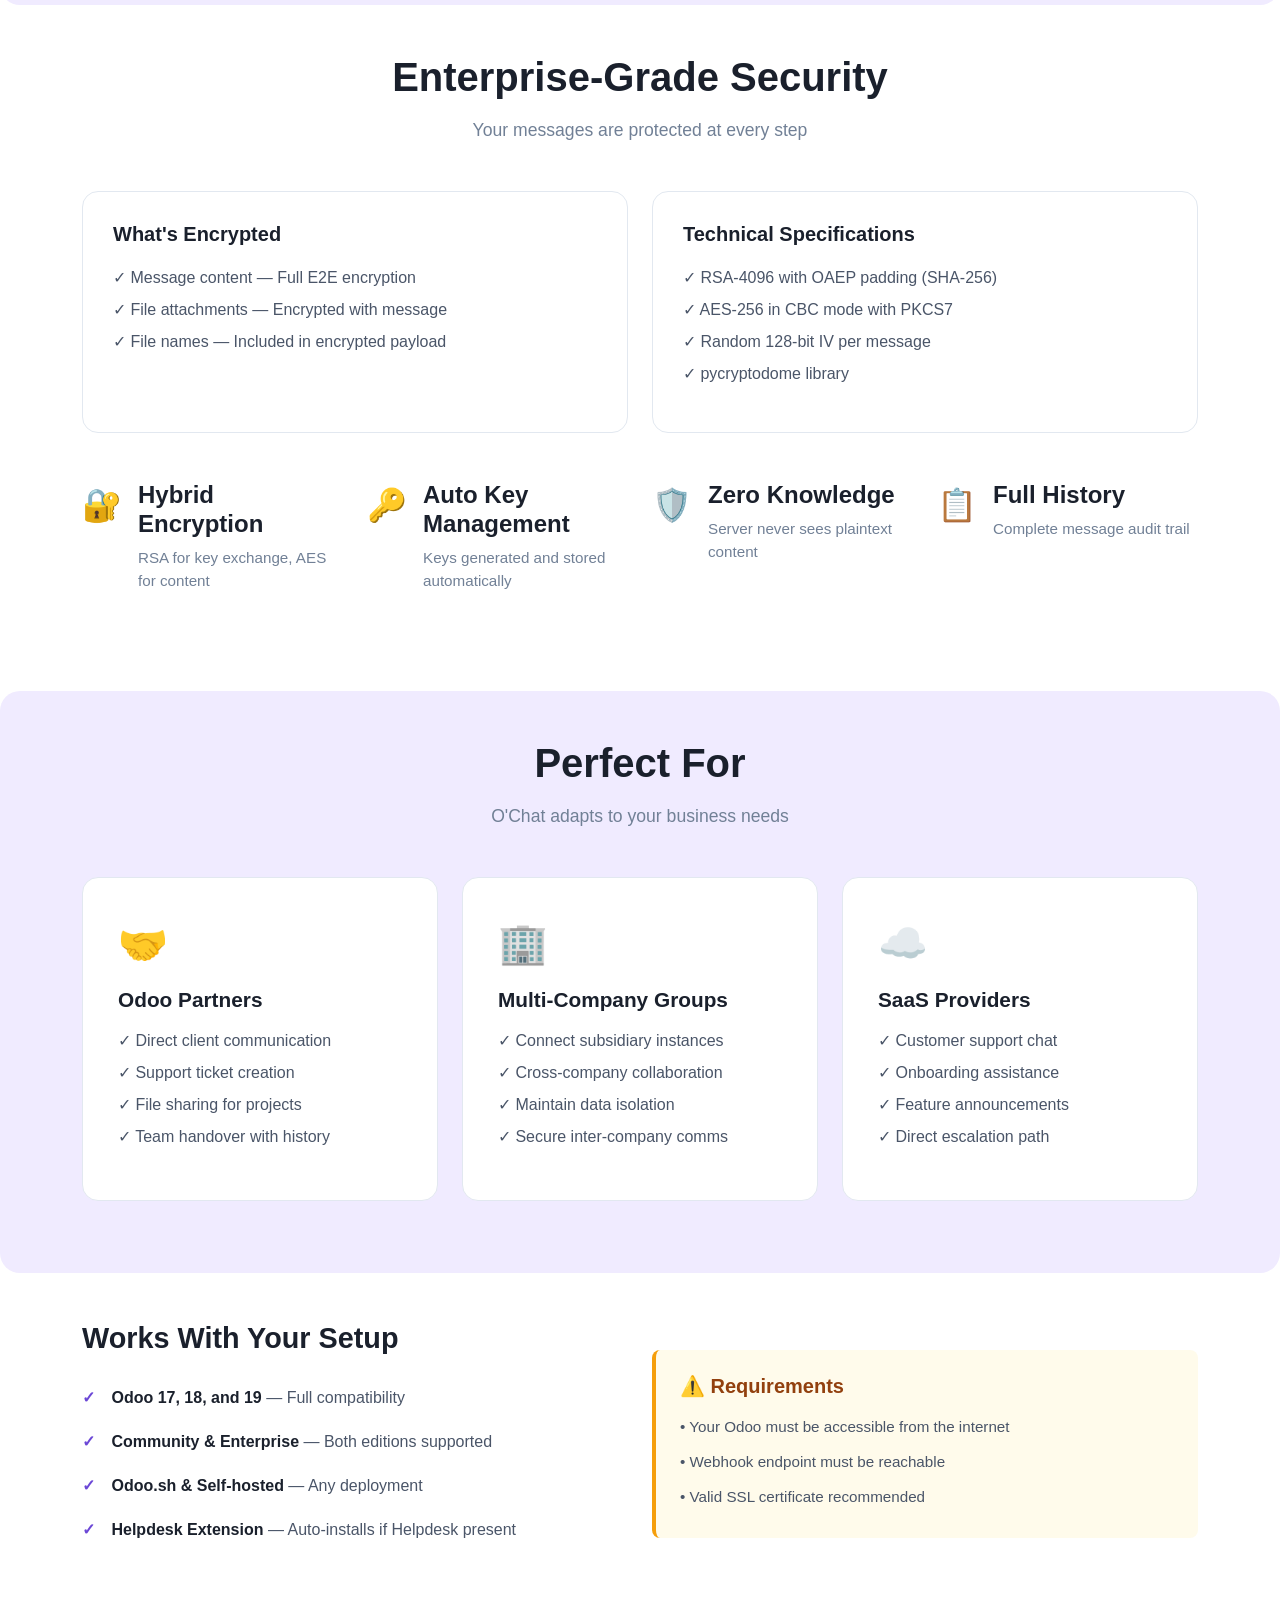
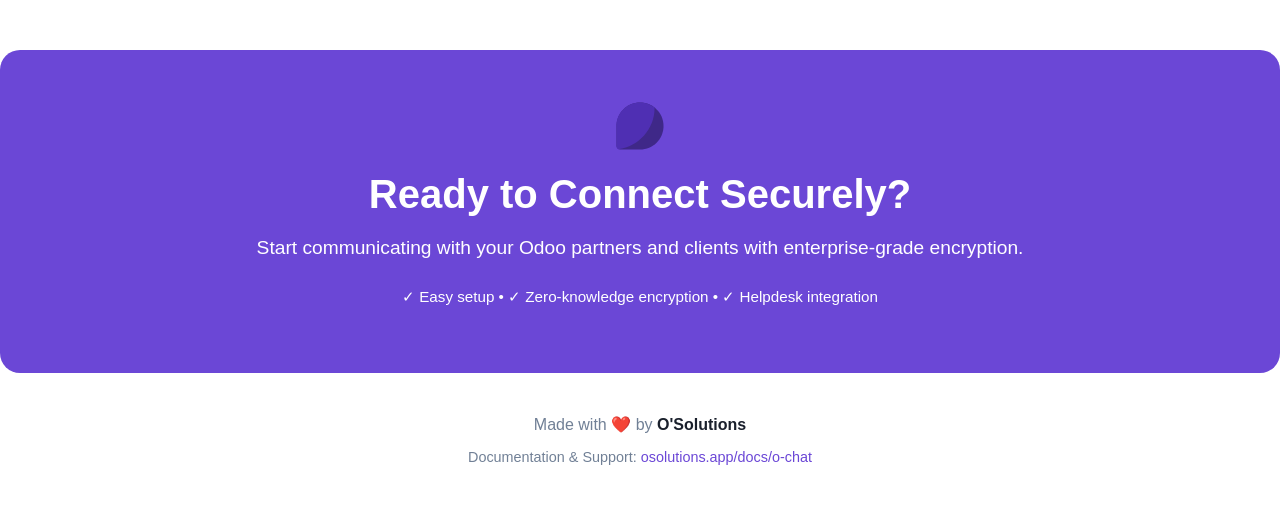
==== commit 9e62a158: "update index.html" ====
--- a/ochat/static/description/index.html
+++ b/ochat/static/description/index.html
@@ -9,179 +9,194 @@
     <style>
         body {
             font-family: -apple-system, BlinkMacSystemFont, 'Segoe UI', Roboto, Oxygen, Ubuntu, Cantarell, sans-serif;
-            background-color: #0a0a0f;
-            color: #f5f5f7;
-            line-height: 1.6;
+            color: #2c3e50;
         }
     </style>
 </head>
 <body>
 
     <!-- Hero Section -->
-    <section class="text-center" style="background-color: #13112a; border: 1px solid #2a2548; padding-top: 80px; padding-bottom: 80px; border-radius: 24px; margin-top: 10px;">
+    <section class="text-center" style="background-color: #6B47D6; color: white; padding-top: 80px; padding-bottom: 80px; border-radius: 20px; margin-top: 10px;">
         <div class="container">
             <div class="mb-3">
                 <img src="ochat_logo.svg" alt="O'Chat Logo" style="width: 64px; height: 64px;">
             </div>
             <div class="mb-4">
-                <span style="font-size: 0.85rem; padding: 10px 24px; background-color: #1a1540; border: 1px solid #352d5a; border-radius: 50px; display: inline-block; font-weight: 500; color: #8B6BE6;">
+                <span style="font-size: 0.9rem; padding: 8px 20px; background-color: rgba(255,255,255,0.2); border-radius: 50px; display: inline-block; font-weight: 500;">
                     🔒 End-to-End Encrypted
                 </span>
             </div>
-            <h1 class="mb-4" style="font-size: 2.8rem; font-weight: 800; color: #f5f5f7;">
-                Secure Communication<br/>Between <span style="color: #8B6BE6;">Odoo Partners</span>
+            <h1 class="mb-4" style="font-size: 3.5rem; font-weight: 800; color: white;">
+                Secure Communication<br/>Between Odoo Partners
             </h1>
-            <p class="mb-4" style="font-size: 1.15rem; max-width: 650px; margin-left: auto; margin-right: auto; color: #a1a1aa;">
+            <p class="lead mb-4" style="font-size: 1.3rem; max-width: 700px; margin-left: auto; margin-right: auto; color: white;">
                 Connect directly with your clients and partners, Odoo instance to Odoo instance.
                 Send encrypted messages, share files, and create support tickets — all from within Discuss.
             </p>
-            <p style="font-size: 0.9rem; margin-top: 35px; color: #a1a1aa;">
-                <span style="color: #6B47D6;">✓</span> Peer-to-peer messaging &nbsp;&nbsp;
-                <span style="color: #6B47D6;">•</span> &nbsp;&nbsp;
-                <span style="color: #6B47D6;">✓</span> Military-grade encryption &nbsp;&nbsp;
-                <span style="color: #6B47D6;">•</span> &nbsp;&nbsp;
-                <span style="color: #6B47D6;">✓</span> Odoo 17, 18 & 19
+            <p style="font-size: 1rem; margin-top: 20px; color: white;">
+                ✓ Peer-to-peer messaging &nbsp;&nbsp;•&nbsp;&nbsp; ✓ Military-grade encryption &nbsp;&nbsp;•&nbsp;&nbsp; ✓ Odoo 17, 18 & 19
             </p>
         </div>
     </section>
 
     <!-- Stats Section -->
-    <section class="py-5" style="background-color: #0a0a0f;">
+    <section class="py-5" style="border-radius: 10px; margin-top: 10px;">
         <div class="container">
             <div class="row text-center">
-                <div class="col-md-3 col-6 mb-3">
-                    <h3 class="mb-2" style="font-size: 2rem; font-weight: 800; color: #8B6BE6;">
+                <div class="col-md-3 col-sm-6 mb-3">
+                    <h3 class="mb-2" style="font-size: 2.5rem; font-weight: 800; color: #6B47D6;">
                         RSA-4096
                     </h3>
-                    <p style="color: #a1a1aa; font-size: 0.9rem;">Key Exchange</p>
-                </div>
-                <div class="col-md-3 col-6 mb-3">
-                    <h3 class="mb-2" style="font-size: 2rem; font-weight: 800; color: #8B6BE6;">
+                    <p style="color: #a0aec0;">Key Exchange</p>
+                </div>
+                <div class="col-md-3 col-sm-6 mb-3">
+                    <h3 class="mb-2" style="font-size: 2.5rem; font-weight: 800; color: #6B47D6;">
                         AES-256
                     </h3>
-                    <p style="color: #a1a1aa; font-size: 0.9rem;">Content Encryption</p>
-                </div>
-                <div class="col-md-3 col-6 mb-3">
-                    <h3 class="mb-2" style="font-size: 2rem; font-weight: 800; color: #8B6BE6;">
+                    <p style="color: #a0aec0;">Content Encryption</p>
+                </div>
+                <div class="col-md-3 col-sm-6 mb-3">
+                    <h3 class="mb-2" style="font-size: 2.5rem; font-weight: 800; color: #6B47D6;">
                         100 MB
                     </h3>
-                    <p style="color: #a1a1aa; font-size: 0.9rem;">Per Attachment</p>
-                </div>
-                <div class="col-md-3 col-6 mb-3">
-                    <h3 class="mb-2" style="font-size: 2rem; font-weight: 800; color: #8B6BE6;">
+                    <p style="color: #a0aec0;">Per Attachment</p>
+                </div>
+                <div class="col-md-3 col-sm-6 mb-3">
+                    <h3 class="mb-2" style="font-size: 2.5rem; font-weight: 800; color: #6B47D6;">
                         Real-time
                     </h3>
-                    <p style="color: #a1a1aa; font-size: 0.9rem;">Delivery Tracking</p>
+                    <p style="color: #a0aec0;">Delivery Tracking</p>
                 </div>
             </div>
         </div>
     </section>
 
     <!-- Features Section -->
-    <section class="py-5" style="background-color: #1a1a24; padding-left: 30px; padding-right: 30px; border-radius: 24px; margin-top: 10px; border: 1px solid #2a2a3a;">
-        <div class="container">
-            <h2 class="text-center mb-3" style="font-size: 2rem; font-weight: 700; color: #f5f5f7;">
-                Built for <span style="color: #8B6BE6;">Odoo Partners</span>
+    <section class="py-5" style="background-color: #f0ebff; padding-left: 30px; padding-right: 30px; border-radius: 20px;">
+        <div class="container">
+            <h2 class="text-center mb-3" style="font-size: 2.5rem; font-weight: 700; color: #1a202c;">
+                Built for Odoo Partners
             </h2>
-            <p class="text-center mb-5" style="font-size: 1.1rem; color: #a1a1aa; max-width: 600px; margin-left: auto; margin-right: auto;">
+            <p class="text-center mb-5" style="font-size: 1.1rem; color: #718096; max-width: 600px; margin-left: auto; margin-right: auto;">
                 The professional way to communicate with your Odoo clients
             </p>
 
             <div class="row">
-                <div class="col-lg-4 col-md-6 mb-4">
-                    <div class="card h-100" style="border-radius: 16px; border: 1px solid #2a2a3a; background-color: #12121a;">
-                        <div class="card-body" style="padding: 30px;">
+                <div class="col-md-4 mb-4">
+                    <div class="card h-100" style="border-radius: 16px; border: 1px solid #e2e8f0;">
+                        <div class="card-body" style="padding: 35px;">
                             <div style="font-size: 3rem; margin-bottom: 15px;">💬</div>
-                            <h4 style="font-weight: 600; margin-bottom: 12px; color: #f5f5f7;">Direct Messaging</h4>
-                            <p style="color: #a1a1aa; margin-bottom: 0;">
+                            <h3 class="mb-3" style="font-size: 1.4rem; font-weight: 600; color: #1a202c;">
+                                Direct Messaging
+                            </h3>
+                            <p style="color: #4a5568;">
                                 Chat directly with your clients' Odoo instances. No email chains, no external tools — just seamless communication within Discuss.
                             </p>
                         </div>
                     </div>
                 </div>
 
-                <div class="col-lg-4 col-md-6 mb-4">
-                    <div class="card h-100" style="border-radius: 16px; border: 1px solid #2a2a3a; background-color: #12121a;">
-                        <div class="card-body" style="padding: 30px;">
+                <div class="col-md-4 mb-4">
+                    <div class="card h-100" style="border-radius: 16px; border: 1px solid #e2e8f0;">
+                        <div class="card-body" style="padding: 35px;">
                             <div style="font-size: 3rem; margin-bottom: 15px;">🔐</div>
-                            <h4 style="font-weight: 600; margin-bottom: 12px; color: #f5f5f7;">End-to-End Encryption</h4>
-                            <p style="color: #a1a1aa; margin-bottom: 0;">
+                            <h3 class="mb-3" style="font-size: 1.4rem; font-weight: 600; color: #1a202c;">
+                                End-to-End Encryption
+                            </h3>
+                            <p style="color: #4a5568;">
                                 Messages are encrypted before leaving your server. Not even our central server can read your conversations.
                             </p>
                         </div>
                     </div>
                 </div>
 
-                <div class="col-lg-4 col-md-6 mb-4">
-                    <div class="card h-100" style="border-radius: 16px; border: 1px solid #2a2a3a; background-color: #12121a;">
-                        <div class="card-body" style="padding: 30px;">
+                <div class="col-md-4 mb-4">
+                    <div class="card h-100" style="border-radius: 16px; border: 1px solid #e2e8f0;">
+                        <div class="card-body" style="padding: 35px;">
                             <div style="font-size: 3rem; margin-bottom: 15px;">🎫</div>
-                            <h4 style="font-weight: 600; margin-bottom: 12px; color: #f5f5f7;">Helpdesk Integration</h4>
-                            <p style="color: #a1a1aa; margin-bottom: 0;">
-                                Turn any conversation into a trackable support ticket with <code style="color: #8B6BE6;">/ticket</code>. Perfect for client escalations.
-                            </p>
-                        </div>
-                    </div>
-                </div>
-
-                <div class="col-lg-4 col-md-6 mb-4">
-                    <div class="card h-100" style="border-radius: 16px; border: 1px solid #2a2a3a; background-color: #12121a;">
-                        <div class="card-body" style="padding: 30px;">
+                            <h3 class="mb-3" style="font-size: 1.4rem; font-weight: 600; color: #1a202c;">
+                                Helpdesk Integration
+                            </h3>
+                            <p style="color: #4a5568;">
+                                Turn any conversation into a trackable support ticket with <code style="color: #6B47D6;">/ticket</code>. Perfect for client escalations.
+                            </p>
+                        </div>
+                    </div>
+                </div>
+
+                <div class="col-md-4 mb-4">
+                    <div class="card h-100" style="border-radius: 16px; border: 1px solid #e2e8f0;">
+                        <div class="card-body" style="padding: 35px;">
                             <div style="font-size: 3rem; margin-bottom: 15px;">👥</div>
-                            <h4 style="font-weight: 600; margin-bottom: 12px; color: #f5f5f7;">Team Collaboration</h4>
-                            <p style="color: #a1a1aa; margin-bottom: 0;">
+                            <h3 class="mb-3" style="font-size: 1.4rem; font-weight: 600; color: #1a202c;">
+                                Team Collaboration
+                            </h3>
+                            <p style="color: #4a5568;">
                                 Add team members to any O'Chat channel. Full conversation history is preserved when members join or leave.
                             </p>
                         </div>
                     </div>
                 </div>
 
-                <div class="col-lg-4 col-md-6 mb-4">
-                    <div class="card h-100" style="border-radius: 16px; border: 1px solid #2a2a3a; background-color: #12121a;">
-                        <div class="card-body" style="padding: 30px;">
+                <div class="col-md-4 mb-4">
+                    <div class="card h-100" style="border-radius: 16px; border: 1px solid #e2e8f0;">
+                        <div class="card-body" style="padding: 35px;">
                             <div style="font-size: 3rem; margin-bottom: 15px;">📎</div>
-                            <h4 style="font-weight: 600; margin-bottom: 12px; color: #f5f5f7;">Encrypted File Sharing</h4>
-                            <p style="color: #a1a1aa; margin-bottom: 0;">
+                            <h3 class="mb-3" style="font-size: 1.4rem; font-weight: 600; color: #1a202c;">
+                                Encrypted File Sharing
+                            </h3>
+                            <p style="color: #4a5568;">
                                 Share files up to 100MB with the same encryption as messages. Documents, images — all protected.
                             </p>
                         </div>
                     </div>
                 </div>
 
-                <div class="col-lg-4 col-md-6 mb-4">
-                    <div class="card h-100" style="border-radius: 16px; border: 1px solid #2a2a3a; background-color: #12121a;">
-                        <div class="card-body" style="padding: 30px;">
+                <div class="col-md-4 mb-4">
+                    <div class="card h-100" style="border-radius: 16px; border: 1px solid #e2e8f0;">
+                        <div class="card-body" style="padding: 35px;">
                             <div style="font-size: 3rem; margin-bottom: 15px;">✓✓</div>
-                            <h4 style="font-weight: 600; margin-bottom: 12px; color: #f5f5f7;">Delivery Tracking</h4>
-                            <p style="color: #a1a1aa; margin-bottom: 0;">
+                            <h3 class="mb-3" style="font-size: 1.4rem; font-weight: 600; color: #1a202c;">
+                                Delivery Tracking
+                            </h3>
+                            <p style="color: #4a5568;">
                                 WhatsApp-style indicators show when messages are sent, delivered, and read in real-time.
                             </p>
                         </div>
                     </div>
                 </div>
             </div>
+
+            <div class="alert alert-info mt-4" style="border-left: 4px solid #6B47D6; border-radius: 8px;">
+                <h4 class="mb-2" style="color: #6B47D6; font-weight: 600;">
+                    💡 Built for Odoo
+                </h4>
+                <p class="mb-0" style="color: #4a5568;">
+                    O'Chat integrates seamlessly with Odoo Discuss, working alongside all your modules — Sales, CRM, Project, Helpdesk, and beyond.
+                </p>
+            </div>
         </div>
     </section>
 
     <!-- How It Works Section -->
-    <section class="py-5" style="background-color: #0a0a0f;">
-        <div class="container">
-            <h2 class="text-center mb-3" style="font-size: 2rem; font-weight: 700; color: #f5f5f7;">
-                How <span style="color: #8B6BE6;">O'Chat</span> Works
+    <section class="py-5 bg-white">
+        <div class="container">
+            <h2 class="text-center mb-3" style="font-size: 2.5rem; font-weight: 700; color: #1a202c;">
+                How O'Chat Works
             </h2>
-            <p class="text-center mb-5" style="font-size: 1.1rem; color: #a1a1aa; max-width: 600px; margin-left: auto; margin-right: auto;">
+            <p class="text-center mb-5" style="font-size: 1.1rem; color: #718096; max-width: 600px; margin-left: auto; margin-right: auto;">
                 Peer-to-peer communication with zero-knowledge architecture
             </p>
 
             <div class="row mb-5">
                 <div class="col-12">
-                    <div style="background-color: #15112a; border: 1px solid #2a2548; border-radius: 16px; padding: 24px;">
-                        <h5 style="color: #8B6BE6; font-weight: 600;" class="mb-3">🔒 Encryption Flow</h5>
+                    <div style="background-color: #f0ebff; border: 1px solid #e2e8f0; border-radius: 16px; padding: 24px;">
+                        <h5 style="color: #6B47D6; font-weight: 600;" class="mb-3">🔒 Encryption Flow</h5>
                         <div class="row text-center">
                             <div class="col-md-4 mb-3">
-                                <div style="background-color: #12121a; border: 1px solid #2a2a3a; border-radius: 12px; padding: 20px;">
-                                    <strong style="color: #f5f5f7;">Your Odoo</strong>
-                                    <p class="mb-0" style="color: #a1a1aa; font-size: 0.85rem;">
+                                <div style="background-color: white; border: 1px solid #e2e8f0; border-radius: 12px; padding: 20px;">
+                                    <strong style="color: #1a202c;">Your Odoo</strong>
+                                    <p class="mb-0" style="color: #718096; font-size: 0.85rem;">
                                         1. Create message<br>
                                         2. Encrypt with AES<br>
                                         3. Wrap key with RSA
@@ -189,18 +204,18 @@
                                 </div>
                             </div>
                             <div class="col-md-4 mb-3">
-                                <div style="background-color: #12121a; border: 1px solid #2a2a3a; border-radius: 12px; padding: 20px;">
-                                    <strong style="color: #f5f5f7;">Central Server</strong>
-                                    <p class="mb-0" style="color: #a1a1aa; font-size: 0.85rem;">
+                                <div style="background-color: white; border: 1px solid #e2e8f0; border-radius: 12px; padding: 20px;">
+                                    <strong style="color: #1a202c;">Central Server</strong>
+                                    <p class="mb-0" style="color: #718096; font-size: 0.85rem;">
                                         Routes encrypted data<br>
-                                        <span style="color: #fbbf24;">Cannot read content</span>
+                                        <span style="color: #d97706;">Cannot read content</span>
                                     </p>
                                 </div>
                             </div>
                             <div class="col-md-4 mb-3">
-                                <div style="background-color: #12121a; border: 1px solid #2a2a3a; border-radius: 12px; padding: 20px;">
-                                    <strong style="color: #f5f5f7;">Recipient's Odoo</strong>
-                                    <p class="mb-0" style="color: #a1a1aa; font-size: 0.85rem;">
+                                <div style="background-color: white; border: 1px solid #e2e8f0; border-radius: 12px; padding: 20px;">
+                                    <strong style="color: #1a202c;">Recipient's Odoo</strong>
+                                    <p class="mb-0" style="color: #718096; font-size: 0.85rem;">
                                         1. Unwrap key with RSA<br>
                                         2. Decrypt with AES<br>
                                         3. Display message
@@ -214,23 +229,23 @@
 
             <div class="row text-center">
                 <div class="col-md-4 mb-4">
-                    <div style="width: 48px; height: 48px; border-radius: 50%; background-color: #6B47D6; text-align: center; line-height: 48px; font-weight: 700; font-size: 1.2rem; margin-left: auto; margin-right: auto; margin-bottom: 15px; color: #f5f5f7;">1</div>
-                    <h5 style="font-weight: 600; color: #f5f5f7;">Install & Register</h5>
-                    <p style="color: #a1a1aa;">
+                    <div style="width: 48px; height: 48px; border-radius: 50%; background-color: #6B47D6; text-align: center; line-height: 48px; font-weight: 700; font-size: 1.2rem; margin-left: auto; margin-right: auto; margin-bottom: 15px; color: white;">1</div>
+                    <h5 style="font-weight: 600; color: #1a202c;">Install & Register</h5>
+                    <p style="color: #718096;">
                         Install O'Chat and register your instance. Your RSA-4096 key pair is generated automatically.
                     </p>
                 </div>
                 <div class="col-md-4 mb-4">
-                    <div style="width: 48px; height: 48px; border-radius: 50%; background-color: #6B47D6; text-align: center; line-height: 48px; font-weight: 700; font-size: 1.2rem; margin-left: auto; margin-right: auto; margin-bottom: 15px; color: #f5f5f7;">2</div>
-                    <h5 style="font-weight: 600; color: #f5f5f7;">Connect Partners</h5>
-                    <p style="color: #a1a1aa;">
+                    <div style="width: 48px; height: 48px; border-radius: 50%; background-color: #6B47D6; text-align: center; line-height: 48px; font-weight: 700; font-size: 1.2rem; margin-left: auto; margin-right: auto; margin-bottom: 15px; color: white;">2</div>
+                    <h5 style="font-weight: 600; color: #1a202c;">Connect Partners</h5>
+                    <p style="color: #718096;">
                         Exchange Instance UUIDs with your partners. Accept connection requests to start chatting.
                     </p>
                 </div>
                 <div class="col-md-4 mb-4">
-                    <div style="width: 48px; height: 48px; border-radius: 50%; background-color: #6B47D6; text-align: center; line-height: 48px; font-weight: 700; font-size: 1.2rem; margin-left: auto; margin-right: auto; margin-bottom: 15px; color: #f5f5f7;">3</div>
-                    <h5 style="font-weight: 600; color: #f5f5f7;">Start Messaging</h5>
-                    <p style="color: #a1a1aa;">
+                    <div style="width: 48px; height: 48px; border-radius: 50%; background-color: #6B47D6; text-align: center; line-height: 48px; font-weight: 700; font-size: 1.2rem; margin-left: auto; margin-right: auto; margin-bottom: 15px; color: white;">3</div>
+                    <h5 style="font-weight: 600; color: #1a202c;">Start Messaging</h5>
+                    <p style="color: #718096;">
                         Send encrypted messages, share files, and use slash commands — all within Odoo Discuss.
                     </p>
                 </div>
@@ -239,21 +254,21 @@
     </section>
 
     <!-- Slash Commands Section -->
-    <section class="py-5" style="background-color: #1a1a24; padding-left: 30px; padding-right: 30px; border-radius: 24px; margin-top: 10px; border: 1px solid #2a2a3a;">
-        <div class="container">
-            <h2 class="text-center mb-3" style="font-size: 2rem; font-weight: 700; color: #f5f5f7;">
-                Powerful <span style="color: #8B6BE6;">Slash Commands</span>
+    <section class="py-5" style="background-color: #f0ebff; padding-left: 30px; padding-right: 30px; border-radius: 20px; margin-top: 10px;">
+        <div class="container">
+            <h2 class="text-center mb-3" style="font-size: 2.5rem; font-weight: 700; color: #1a202c;">
+                Powerful Slash Commands
             </h2>
-            <p class="text-center mb-5" style="font-size: 1.1rem; color: #a1a1aa; max-width: 600px; margin-left: auto; margin-right: auto;">
+            <p class="text-center mb-5" style="font-size: 1.1rem; color: #718096; max-width: 600px; margin-left: auto; margin-right: auto;">
                 Quick actions at your fingertips
             </p>
 
             <div class="row justify-content-center">
                 <div class="col-md-6 col-lg-4 mb-4">
-                    <div class="card h-100" style="border-radius: 16px; border: 1px solid #2a2a3a; background-color: #12121a;">
-                        <div class="card-body" style="padding: 30px;">
-                            <div style="background-color: #0a0a0f; border: 1px solid #2a2a3a; border-radius: 8px; padding: 12px 20px; font-family: monospace; font-size: 0.95rem; color: #8B6BE6; margin-bottom: 15px;">/help</div>
-                            <p style="color: #a1a1aa; margin-bottom: 0;">
+                    <div class="card h-100" style="border-radius: 16px; border: 1px solid #e2e8f0;">
+                        <div class="card-body" style="padding: 30px;">
+                            <div style="background-color: #f5f5f5; border: 1px solid #e2e8f0; border-radius: 8px; padding: 12px 20px; font-family: monospace; font-size: 0.95rem; color: #6B47D6; margin-bottom: 15px;">/help</div>
+                            <p style="color: #4a5568; margin-bottom: 0;">
                                 Display all available commands in the current O'Chat channel.
                             </p>
                         </div>
@@ -261,10 +276,10 @@
                 </div>
 
                 <div class="col-md-6 col-lg-4 mb-4">
-                    <div class="card h-100" style="border-radius: 16px; border: 1px solid #2a2a3a; background-color: #12121a;">
-                        <div class="card-body" style="padding: 30px;">
-                            <div style="background-color: #0a0a0f; border: 1px solid #2a2a3a; border-radius: 8px; padding: 12px 20px; font-family: monospace; font-size: 0.95rem; color: #8B6BE6; margin-bottom: 15px;">/status</div>
-                            <p style="color: #a1a1aa; margin-bottom: 0;">
+                    <div class="card h-100" style="border-radius: 16px; border: 1px solid #e2e8f0;">
+                        <div class="card-body" style="padding: 30px;">
+                            <div style="background-color: #f5f5f5; border: 1px solid #e2e8f0; border-radius: 8px; padding: 12px 20px; font-family: monospace; font-size: 0.95rem; color: #6B47D6; margin-bottom: 15px;">/status</div>
+                            <p style="color: #4a5568; margin-bottom: 0;">
                                 Show connection status, encryption details, and remote instance info.
                             </p>
                         </div>
@@ -272,10 +287,10 @@
                 </div>
 
                 <div class="col-md-6 col-lg-4 mb-4">
-                    <div class="card h-100" style="border-radius: 16px; border: 1px solid #2a2a3a; background-color: #12121a;">
-                        <div class="card-body" style="padding: 30px;">
-                            <div style="background-color: #0a0a0f; border: 1px solid #2a2a3a; border-radius: 8px; padding: 12px 20px; font-family: monospace; font-size: 0.95rem; color: #8B6BE6; margin-bottom: 15px;">/who</div>
-                            <p style="color: #a1a1aa; margin-bottom: 0;">
+                    <div class="card h-100" style="border-radius: 16px; border: 1px solid #e2e8f0;">
+                        <div class="card-body" style="padding: 30px;">
+                            <div style="background-color: #f5f5f5; border: 1px solid #e2e8f0; border-radius: 8px; padding: 12px 20px; font-family: monospace; font-size: 0.95rem; color: #6B47D6; margin-bottom: 15px;">/who</div>
+                            <p style="color: #4a5568; margin-bottom: 0;">
                                 List all members with access to the current channel.
                             </p>
                         </div>
@@ -283,22 +298,22 @@
                 </div>
 
                 <div class="col-md-6 col-lg-4 mb-4">
-                    <div class="card h-100" style="border-radius: 16px; border: 1px solid #2a2a3a; background-color: #12121a;">
-                        <div class="card-body" style="padding: 30px;">
-                            <div style="background-color: #0a0a0f; border: 1px solid #2a2a3a; border-radius: 8px; padding: 12px 20px; font-family: monospace; font-size: 0.95rem; color: #8B6BE6; margin-bottom: 15px;">/ticket</div>
-                            <p style="color: #a1a1aa; margin-bottom: 0;">
+                    <div class="card h-100" style="border-radius: 16px; border: 1px solid #e2e8f0;">
+                        <div class="card-body" style="padding: 30px;">
+                            <div style="background-color: #f5f5f5; border: 1px solid #e2e8f0; border-radius: 8px; padding: 12px 20px; font-family: monospace; font-size: 0.95rem; color: #6B47D6; margin-bottom: 15px;">/ticket</div>
+                            <p style="color: #4a5568; margin-bottom: 0;">
                                 Create a helpdesk ticket from the conversation.
-                                <span style="background-color: #3a2e10; color: #fbbf24; border: 1px solid #4a3a15; font-size: 0.75rem; padding: 4px 10px; border-radius: 20px;">Requires Helpdesk</span>
+                                <span style="background-color: #fef3c7; color: #92400e; font-size: 0.75rem; padding: 4px 10px; border-radius: 20px;">Requires Helpdesk</span>
                             </p>
                         </div>
                     </div>
                 </div>
 
                 <div class="col-md-6 col-lg-4 mb-4">
-                    <div class="card h-100" style="border-radius: 16px; border: 1px solid #2a2a3a; background-color: #12121a;">
-                        <div class="card-body" style="padding: 30px;">
-                            <div style="background-color: #0a0a0f; border: 1px solid #2a2a3a; border-radius: 8px; padding: 12px 20px; font-family: monospace; font-size: 0.95rem; color: #8B6BE6; margin-bottom: 15px;">/leave</div>
-                            <p style="color: #a1a1aa; margin-bottom: 0;">
+                    <div class="card h-100" style="border-radius: 16px; border: 1px solid #e2e8f0;">
+                        <div class="card-body" style="padding: 30px;">
+                            <div style="background-color: #f5f5f5; border: 1px solid #e2e8f0; border-radius: 8px; padding: 12px 20px; font-family: monospace; font-size: 0.95rem; color: #6B47D6; margin-bottom: 15px;">/leave</div>
+                            <p style="color: #4a5568; margin-bottom: 0;">
                                 Remove yourself from the current channel.
                             </p>
                         </div>
@@ -309,37 +324,37 @@
     </section>
 
     <!-- Security Section -->
-    <section class="py-5" style="background-color: #0a0a0f;">
-        <div class="container">
-            <h2 class="text-center mb-3" style="font-size: 2rem; font-weight: 700; color: #f5f5f7;">
-                Enterprise-Grade <span style="color: #8B6BE6;">Security</span>
+    <section class="py-5 bg-white">
+        <div class="container">
+            <h2 class="text-center mb-3" style="font-size: 2.5rem; font-weight: 700; color: #1a202c;">
+                Enterprise-Grade Security
             </h2>
-            <p class="text-center mb-5" style="font-size: 1.1rem; color: #a1a1aa; max-width: 600px; margin-left: auto; margin-right: auto;">
+            <p class="text-center mb-5" style="font-size: 1.1rem; color: #718096; max-width: 600px; margin-left: auto; margin-right: auto;">
                 Your messages are protected at every step
             </p>
 
             <div class="row mb-4">
                 <div class="col-md-6 mb-4">
-                    <div class="card h-100" style="border-radius: 16px; border: 1px solid #2a2a3a; background-color: #12121a;">
-                        <div class="card-body" style="padding: 30px;">
-                            <h5 style="font-weight: 600; margin-bottom: 20px; color: #f5f5f7;">What's Encrypted</h5>
+                    <div class="card h-100" style="border-radius: 16px; border: 1px solid #e2e8f0;">
+                        <div class="card-body" style="padding: 30px;">
+                            <h5 style="font-weight: 600; margin-bottom: 20px; color: #1a202c;">What's Encrypted</h5>
                             <ul class="list-unstyled">
-                                <li class="mb-2" style="color: #a1a1aa;"><span style="color: #6B47D6; font-weight: bold; margin-right: 10px;">✓</span> Message content — Full E2E encryption</li>
-                                <li class="mb-2" style="color: #a1a1aa;"><span style="color: #6B47D6; font-weight: bold; margin-right: 10px;">✓</span> File attachments — Encrypted with message</li>
-                                <li class="mb-2" style="color: #a1a1aa;"><span style="color: #6B47D6; font-weight: bold; margin-right: 10px;">✓</span> File names — Included in encrypted payload</li>
+                                <li class="mb-2" style="color: #4a5568;">✓ Message content — Full E2E encryption</li>
+                                <li class="mb-2" style="color: #4a5568;">✓ File attachments — Encrypted with message</li>
+                                <li class="mb-2" style="color: #4a5568;">✓ File names — Included in encrypted payload</li>
                             </ul>
                         </div>
                     </div>
                 </div>
                 <div class="col-md-6 mb-4">
-                    <div class="card h-100" style="border-radius: 16px; border: 1px solid #2a2a3a; background-color: #12121a;">
-                        <div class="card-body" style="padding: 30px;">
-                            <h5 style="font-weight: 600; margin-bottom: 20px; color: #f5f5f7;">Technical Specifications</h5>
+                    <div class="card h-100" style="border-radius: 16px; border: 1px solid #e2e8f0;">
+                        <div class="card-body" style="padding: 30px;">
+                            <h5 style="font-weight: 600; margin-bottom: 20px; color: #1a202c;">Technical Specifications</h5>
                             <ul class="list-unstyled">
-                                <li class="mb-2" style="color: #a1a1aa;"><span style="color: #6B47D6; font-weight: bold; margin-right: 10px;">✓</span> RSA-4096 with OAEP padding (SHA-256)</li>
-                                <li class="mb-2" style="color: #a1a1aa;"><span style="color: #6B47D6; font-weight: bold; margin-right: 10px;">✓</span> AES-256 in CBC mode with PKCS7</li>
-                                <li class="mb-2" style="color: #a1a1aa;"><span style="color: #6B47D6; font-weight: bold; margin-right: 10px;">✓</span> Random 128-bit IV per message</li>
-                                <li class="mb-2" style="color: #a1a1aa;"><span style="color: #6B47D6; font-weight: bold; margin-right: 10px;">✓</span> pycryptodome library</li>
+                                <li class="mb-2" style="color: #4a5568;">✓ RSA-4096 with OAEP padding (SHA-256)</li>
+                                <li class="mb-2" style="color: #4a5568;">✓ AES-256 in CBC mode with PKCS7</li>
+                                <li class="mb-2" style="color: #4a5568;">✓ Random 128-bit IV per message</li>
+                                <li class="mb-2" style="color: #4a5568;">✓ pycryptodome library</li>
                             </ul>
                         </div>
                     </div>
@@ -351,8 +366,8 @@
                     <div class="d-flex">
                         <div class="me-3" style="font-size: 2rem;">🔐</div>
                         <div>
-                            <h4 class="mb-2" style="font-weight: 600; color: #f5f5f7;">Hybrid Encryption</h4>
-                            <p style="color: #a1a1aa; font-size: 0.85rem;">RSA for key exchange, AES for content</p>
+                            <h4 class="mb-2" style="font-weight: 600; color: #1a202c;">Hybrid Encryption</h4>
+                            <p style="color: #718096; font-size: 0.95rem;">RSA for key exchange, AES for content</p>
                         </div>
                     </div>
                 </div>
@@ -360,8 +375,8 @@
                     <div class="d-flex">
                         <div class="me-3" style="font-size: 2rem;">🔑</div>
                         <div>
-                            <h4 class="mb-2" style="font-weight: 600; color: #f5f5f7;">Auto Key Management</h4>
-                            <p style="color: #a1a1aa; font-size: 0.85rem;">Keys generated and stored automatically</p>
+                            <h4 class="mb-2" style="font-weight: 600; color: #1a202c;">Auto Key Management</h4>
+                            <p style="color: #718096; font-size: 0.95rem;">Keys generated and stored automatically</p>
                         </div>
                     </div>
                 </div>
@@ -369,8 +384,8 @@
                     <div class="d-flex">
                         <div class="me-3" style="font-size: 2rem;">🛡️</div>
                         <div>
-                            <h4 class="mb-2" style="font-weight: 600; color: #f5f5f7;">Zero Knowledge</h4>
-                            <p style="color: #a1a1aa; font-size: 0.85rem;">Server never sees plaintext content</p>
+                            <h4 class="mb-2" style="font-weight: 600; color: #1a202c;">Zero Knowledge</h4>
+                            <p style="color: #718096; font-size: 0.95rem;">Server never sees plaintext content</p>
                         </div>
                     </div>
                 </div>
@@ -378,8 +393,8 @@
                     <div class="d-flex">
                         <div class="me-3" style="font-size: 2rem;">📋</div>
                         <div>
-                            <h4 class="mb-2" style="font-weight: 600; color: #f5f5f7;">Full History</h4>
-                            <p style="color: #a1a1aa; font-size: 0.85rem;">Complete message audit trail</p>
+                            <h4 class="mb-2" style="font-weight: 600; color: #1a202c;">Full History</h4>
+                            <p style="color: #718096; font-size: 0.95rem;">Complete message audit trail</p>
                         </div>
                     </div>
                 </div>
@@ -388,62 +403,62 @@
     </section>
 
     <!-- Use Cases Section -->
-    <section class="py-5" style="background-color: #1a1a24; padding-left: 30px; padding-right: 30px; border-radius: 24px; margin-top: 10px; border: 1px solid #2a2a3a;">
-        <div class="container">
-            <h2 class="text-center mb-3" style="font-size: 2rem; font-weight: 700; color: #f5f5f7;">
-                Perfect <span style="color: #8B6BE6;">For</span>
+    <section class="py-5" style="background-color: #f0ebff; padding-left: 30px; padding-right: 30px; border-radius: 20px; margin-top: 10px;">
+        <div class="container">
+            <h2 class="text-center mb-3" style="font-size: 2.5rem; font-weight: 700; color: #1a202c;">
+                Perfect For
             </h2>
-            <p class="text-center mb-5" style="font-size: 1.1rem; color: #a1a1aa; max-width: 600px; margin-left: auto; margin-right: auto;">
+            <p class="text-center mb-5" style="font-size: 1.1rem; color: #718096;">
                 O'Chat adapts to your business needs
             </p>
 
             <div class="row">
                 <div class="col-md-4 col-sm-6 mb-4">
-                    <div class="card h-100" style="border-radius: 16px; border: 1px solid #2a2a3a; background-color: #12121a;">
+                    <div class="card h-100" style="border-radius: 16px; border: 1px solid #e2e8f0; background-color: white;">
                         <div class="card-body" style="padding: 35px;">
                             <div style="font-size: 2.5rem; margin-bottom: 15px;">🤝</div>
-                            <h4 class="mb-3" style="font-size: 1.3rem; font-weight: 600; color: #f5f5f7;">
+                            <h4 class="mb-3" style="font-size: 1.3rem; font-weight: 600; color: #1a202c;">
                                 Odoo Partners
                             </h4>
                             <ul class="list-unstyled">
-                                <li class="mb-2" style="color: #a1a1aa;">✓ Direct client communication</li>
-                                <li class="mb-2" style="color: #a1a1aa;">✓ Support ticket creation</li>
-                                <li class="mb-2" style="color: #a1a1aa;">✓ File sharing for projects</li>
-                                <li class="mb-2" style="color: #a1a1aa;">✓ Team handover with history</li>
+                                <li class="mb-2" style="color: #4a5568;">✓ Direct client communication</li>
+                                <li class="mb-2" style="color: #4a5568;">✓ Support ticket creation</li>
+                                <li class="mb-2" style="color: #4a5568;">✓ File sharing for projects</li>
+                                <li class="mb-2" style="color: #4a5568;">✓ Team handover with history</li>
                             </ul>
                         </div>
                     </div>
                 </div>
 
                 <div class="col-md-4 col-sm-6 mb-4">
-                    <div class="card h-100" style="border-radius: 16px; border: 1px solid #2a2a3a; background-color: #12121a;">
+                    <div class="card h-100" style="border-radius: 16px; border: 1px solid #e2e8f0; background-color: white;">
                         <div class="card-body" style="padding: 35px;">
                             <div style="font-size: 2.5rem; margin-bottom: 15px;">🏢</div>
-                            <h4 class="mb-3" style="font-size: 1.3rem; font-weight: 600; color: #f5f5f7;">
+                            <h4 class="mb-3" style="font-size: 1.3rem; font-weight: 600; color: #1a202c;">
                                 Multi-Company Groups
                             </h4>
                             <ul class="list-unstyled">
-                                <li class="mb-2" style="color: #a1a1aa;">✓ Connect subsidiary instances</li>
-                                <li class="mb-2" style="color: #a1a1aa;">✓ Cross-company collaboration</li>
-                                <li class="mb-2" style="color: #a1a1aa;">✓ Maintain data isolation</li>
-                                <li class="mb-2" style="color: #a1a1aa;">✓ Secure inter-company comms</li>
+                                <li class="mb-2" style="color: #4a5568;">✓ Connect subsidiary instances</li>
+                                <li class="mb-2" style="color: #4a5568;">✓ Cross-company collaboration</li>
+                                <li class="mb-2" style="color: #4a5568;">✓ Maintain data isolation</li>
+                                <li class="mb-2" style="color: #4a5568;">✓ Secure inter-company comms</li>
                             </ul>
                         </div>
                     </div>
                 </div>
 
                 <div class="col-md-4 col-sm-6 mb-4">
-                    <div class="card h-100" style="border-radius: 16px; border: 1px solid #2a2a3a; background-color: #12121a;">
+                    <div class="card h-100" style="border-radius: 16px; border: 1px solid #e2e8f0; background-color: white;">
                         <div class="card-body" style="padding: 35px;">
                             <div style="font-size: 2.5rem; margin-bottom: 15px;">☁️</div>
-                            <h4 class="mb-3" style="font-size: 1.3rem; font-weight: 600; color: #f5f5f7;">
+                            <h4 class="mb-3" style="font-size: 1.3rem; font-weight: 600; color: #1a202c;">
                                 SaaS Providers
                             </h4>
                             <ul class="list-unstyled">
-                                <li class="mb-2" style="color: #a1a1aa;">✓ Customer support chat</li>
-                                <li class="mb-2" style="color: #a1a1aa;">✓ Onboarding assistance</li>
-                                <li class="mb-2" style="color: #a1a1aa;">✓ Feature announcements</li>
-                                <li class="mb-2" style="color: #a1a1aa;">✓ Direct escalation path</li>
+                                <li class="mb-2" style="color: #4a5568;">✓ Customer support chat</li>
+                                <li class="mb-2" style="color: #4a5568;">✓ Onboarding assistance</li>
+                                <li class="mb-2" style="color: #4a5568;">✓ Feature announcements</li>
+                                <li class="mb-2" style="color: #4a5568;">✓ Direct escalation path</li>
                             </ul>
                         </div>
                     </div>
@@ -453,27 +468,27 @@
     </section>
 
     <!-- Compatibility Section -->
-    <section class="py-5" style="background-color: #0a0a0f;">
+    <section class="py-5 bg-white">
         <div class="container">
             <div class="row align-items-center">
                 <div class="col-md-6 mb-4">
-                    <h2 style="font-size: 1.8rem; font-weight: 700; margin-bottom: 20px; color: #f5f5f7;">
-                        Works With <span style="color: #8B6BE6;">Your Setup</span>
+                    <h2 style="font-size: 1.8rem; font-weight: 700; margin-bottom: 20px; color: #1a202c;">
+                        Works With Your Setup
                     </h2>
                     <ul class="list-unstyled">
-                        <li style="padding: 10px 0; color: #a1a1aa;"><span style="color: #6B47D6; font-weight: bold; margin-right: 12px;">✓</span> <strong style="color: #f5f5f7;">Odoo 17, 18, and 19</strong> — Full compatibility</li>
-                        <li style="padding: 10px 0; color: #a1a1aa;"><span style="color: #6B47D6; font-weight: bold; margin-right: 12px;">✓</span> <strong style="color: #f5f5f7;">Community & Enterprise</strong> — Both editions supported</li>
-                        <li style="padding: 10px 0; color: #a1a1aa;"><span style="color: #6B47D6; font-weight: bold; margin-right: 12px;">✓</span> <strong style="color: #f5f5f7;">Odoo.sh & Self-hosted</strong> — Any deployment</li>
-                        <li style="padding: 10px 0; color: #a1a1aa;"><span style="color: #6B47D6; font-weight: bold; margin-right: 12px;">✓</span> <strong style="color: #f5f5f7;">Helpdesk Extension</strong> — Auto-installs if Helpdesk present</li>
+                        <li style="padding: 10px 0; color: #4a5568;"><span style="color: #6B47D6; font-weight: bold; margin-right: 12px;">✓</span> <strong style="color: #1a202c;">Odoo 17, 18, and 19</strong> — Full compatibility</li>
+                        <li style="padding: 10px 0; color: #4a5568;"><span style="color: #6B47D6; font-weight: bold; margin-right: 12px;">✓</span> <strong style="color: #1a202c;">Community & Enterprise</strong> — Both editions supported</li>
+                        <li style="padding: 10px 0; color: #4a5568;"><span style="color: #6B47D6; font-weight: bold; margin-right: 12px;">✓</span> <strong style="color: #1a202c;">Odoo.sh & Self-hosted</strong> — Any deployment</li>
+                        <li style="padding: 10px 0; color: #4a5568;"><span style="color: #6B47D6; font-weight: bold; margin-right: 12px;">✓</span> <strong style="color: #1a202c;">Helpdesk Extension</strong> — Auto-installs if Helpdesk present</li>
                     </ul>
                 </div>
                 <div class="col-md-6 mb-4">
-                    <div style="background-color: #1a1710; border: 1px solid #3a3020; border-radius: 16px; padding: 24px;">
-                        <h5 style="color: #fbbf24; font-weight: 600; margin-bottom: 12px;">⚠️ Requirements</h5>
+                    <div style="background-color: #fffbeb; border-left: 4px solid #f59e0b; border-radius: 8px; padding: 24px;">
+                        <h5 style="color: #92400e; font-weight: 600; margin-bottom: 12px;">⚠️ Requirements</h5>
                         <ul class="list-unstyled" style="margin: 0;">
-                            <li style="padding: 6px 0; color: #a1a1aa; font-size: 0.95rem;"><span style="color: #6B47D6; margin-right: 10px;">•</span> Your Odoo must be accessible from the internet</li>
-                            <li style="padding: 6px 0; color: #a1a1aa; font-size: 0.95rem;"><span style="color: #6B47D6; margin-right: 10px;">•</span> Webhook endpoint must be reachable</li>
-                            <li style="padding: 6px 0; color: #a1a1aa; font-size: 0.95rem;"><span style="color: #6B47D6; margin-right: 10px;">•</span> Valid SSL certificate recommended</li>
+                            <li style="padding: 6px 0; color: #4a5568; font-size: 0.95rem;">• Your Odoo must be accessible from the internet</li>
+                            <li style="padding: 6px 0; color: #4a5568; font-size: 0.95rem;">• Webhook endpoint must be reachable</li>
+                            <li style="padding: 6px 0; color: #4a5568; font-size: 0.95rem;">• Valid SSL certificate recommended</li>
                         </ul>
                     </div>
                 </div>
@@ -482,35 +497,31 @@
     </section>
 
     <!-- CTA Section -->
-    <section class="py-5 text-center" style="background-color: #13112a; border: 1px solid #2a2548; border-radius: 24px; margin-top: 10px;">
+    <section class="py-5 text-center" style="background-color: #6B47D6; color: white; border-radius: 20px; margin-top: 10px;">
         <div class="container">
             <div class="mb-3">
                 <img src="ochat_logo.svg" alt="O'Chat" style="width: 56px; height: 56px;">
             </div>
-            <h2 class="mb-3" style="font-size: 2rem; font-weight: 700; color: #f5f5f7;">
-                Ready to Connect <span style="color: #8B6BE6;">Securely</span>?
+            <h2 class="mb-3" style="font-size: 2.5rem; font-weight: 700; color: white;">
+                Ready to Connect Securely?
             </h2>
-            <p class="mb-4" style="font-size: 1.1rem; color: #a1a1aa; max-width: 500px; margin-left: auto; margin-right: auto;">
+            <p class="mb-4" style="font-size: 1.2rem; color: white;">
                 Start communicating with your Odoo partners and clients with enterprise-grade encryption.
             </p>
-            <p style="font-size: 0.9rem; margin-top: 30px; color: #a1a1aa;">
-                <span style="color: #6B47D6;">✓</span> Easy setup &nbsp;&nbsp;
-                <span style="color: #6B47D6;">•</span> &nbsp;&nbsp;
-                <span style="color: #6B47D6;">✓</span> Zero-knowledge encryption &nbsp;&nbsp;
-                <span style="color: #6B47D6;">•</span> &nbsp;&nbsp;
-                <span style="color: #6B47D6;">✓</span> Helpdesk integration
+            <p style="font-size: 0.95rem; margin-top: 20px; color: white;">
+                ✓ Easy setup • ✓ Zero-knowledge encryption • ✓ Helpdesk integration
             </p>
         </div>
     </section>
 
     <!-- Footer Info -->
-    <section class="text-center" style="background-color: #0a0a0f; padding: 40px 20px;">
-        <div class="container">
-            <p style="color: #a1a1aa; margin-bottom: 10px;">
-                Made with ❤️ by <strong style="color: #f5f5f7;">O'Solutions</strong>
-            </p>
-            <p style="color: #a1a1aa; font-size: 0.9rem;">
-                Documentation & Support: <a href="https://osolutions.dev/docs/o-chat" style="color: #6B47D6; text-decoration: none;">osolutions.dev/docs/o-chat</a>
+    <section class="text-center" style="padding: 40px 20px;">
+        <div class="container">
+            <p style="color: #718096; margin-bottom: 10px;">
+                Made with ❤️ by <strong style="color: #1a202c;">O'Solutions</strong>
+            </p>
+            <p style="color: #718096; font-size: 0.9rem;">
+                Documentation & Support: <a href="https://osolutions.app/docs/o-chat" style="color: #6B47D6; text-decoration: none;">osolutions.app/docs/o-chat</a>
             </p>
         </div>
     </section>
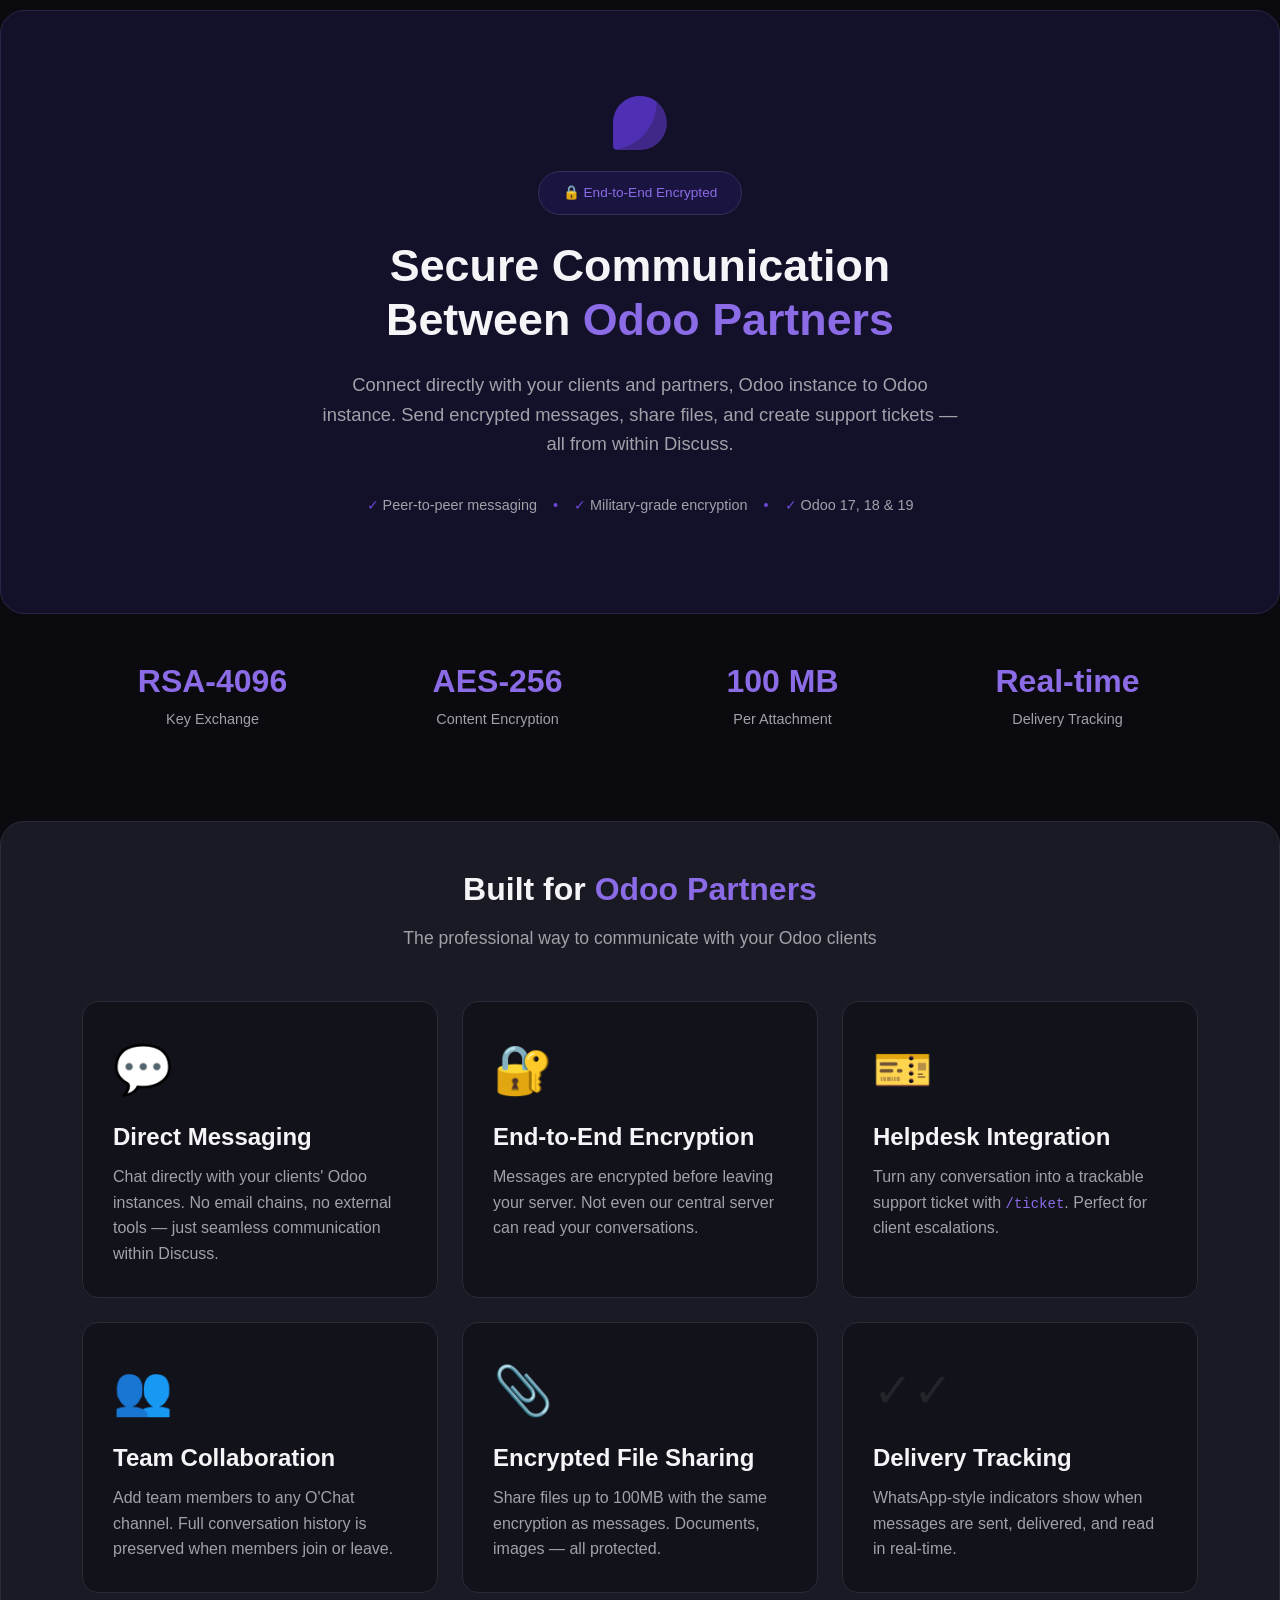
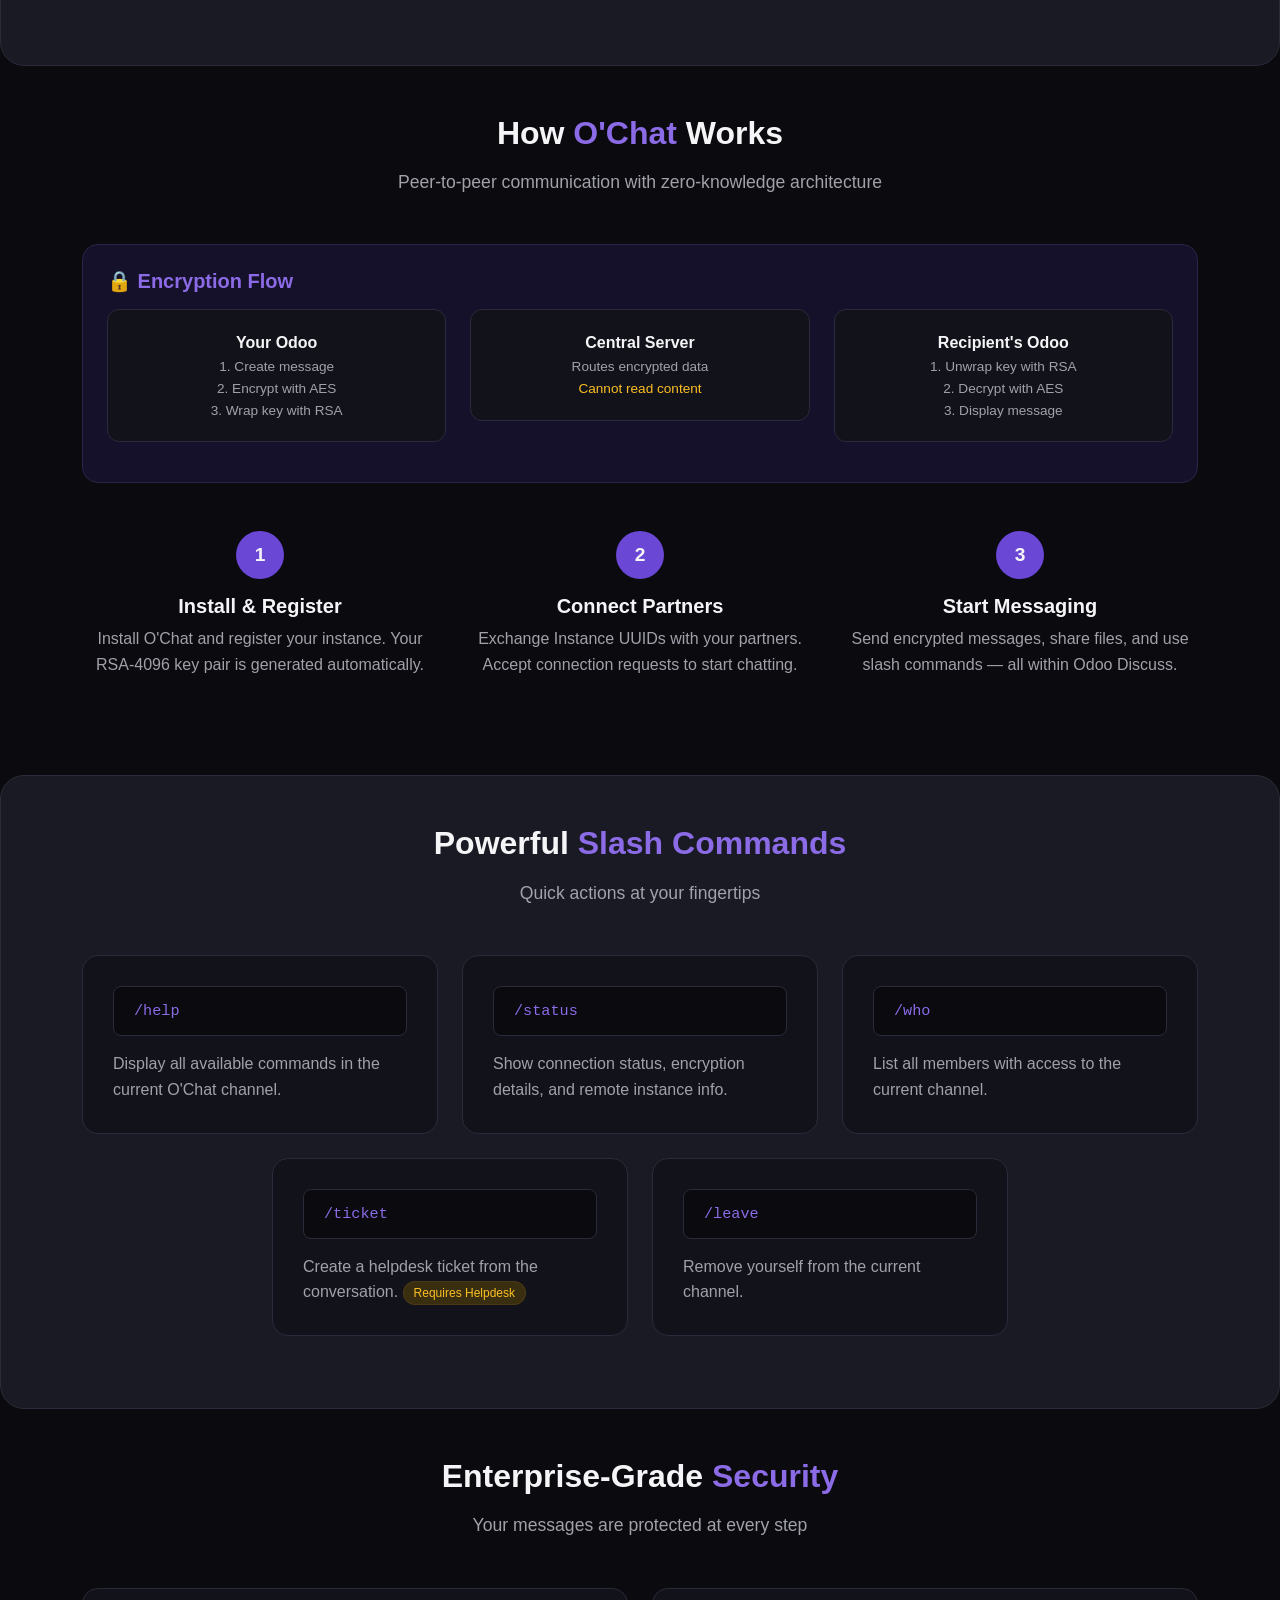
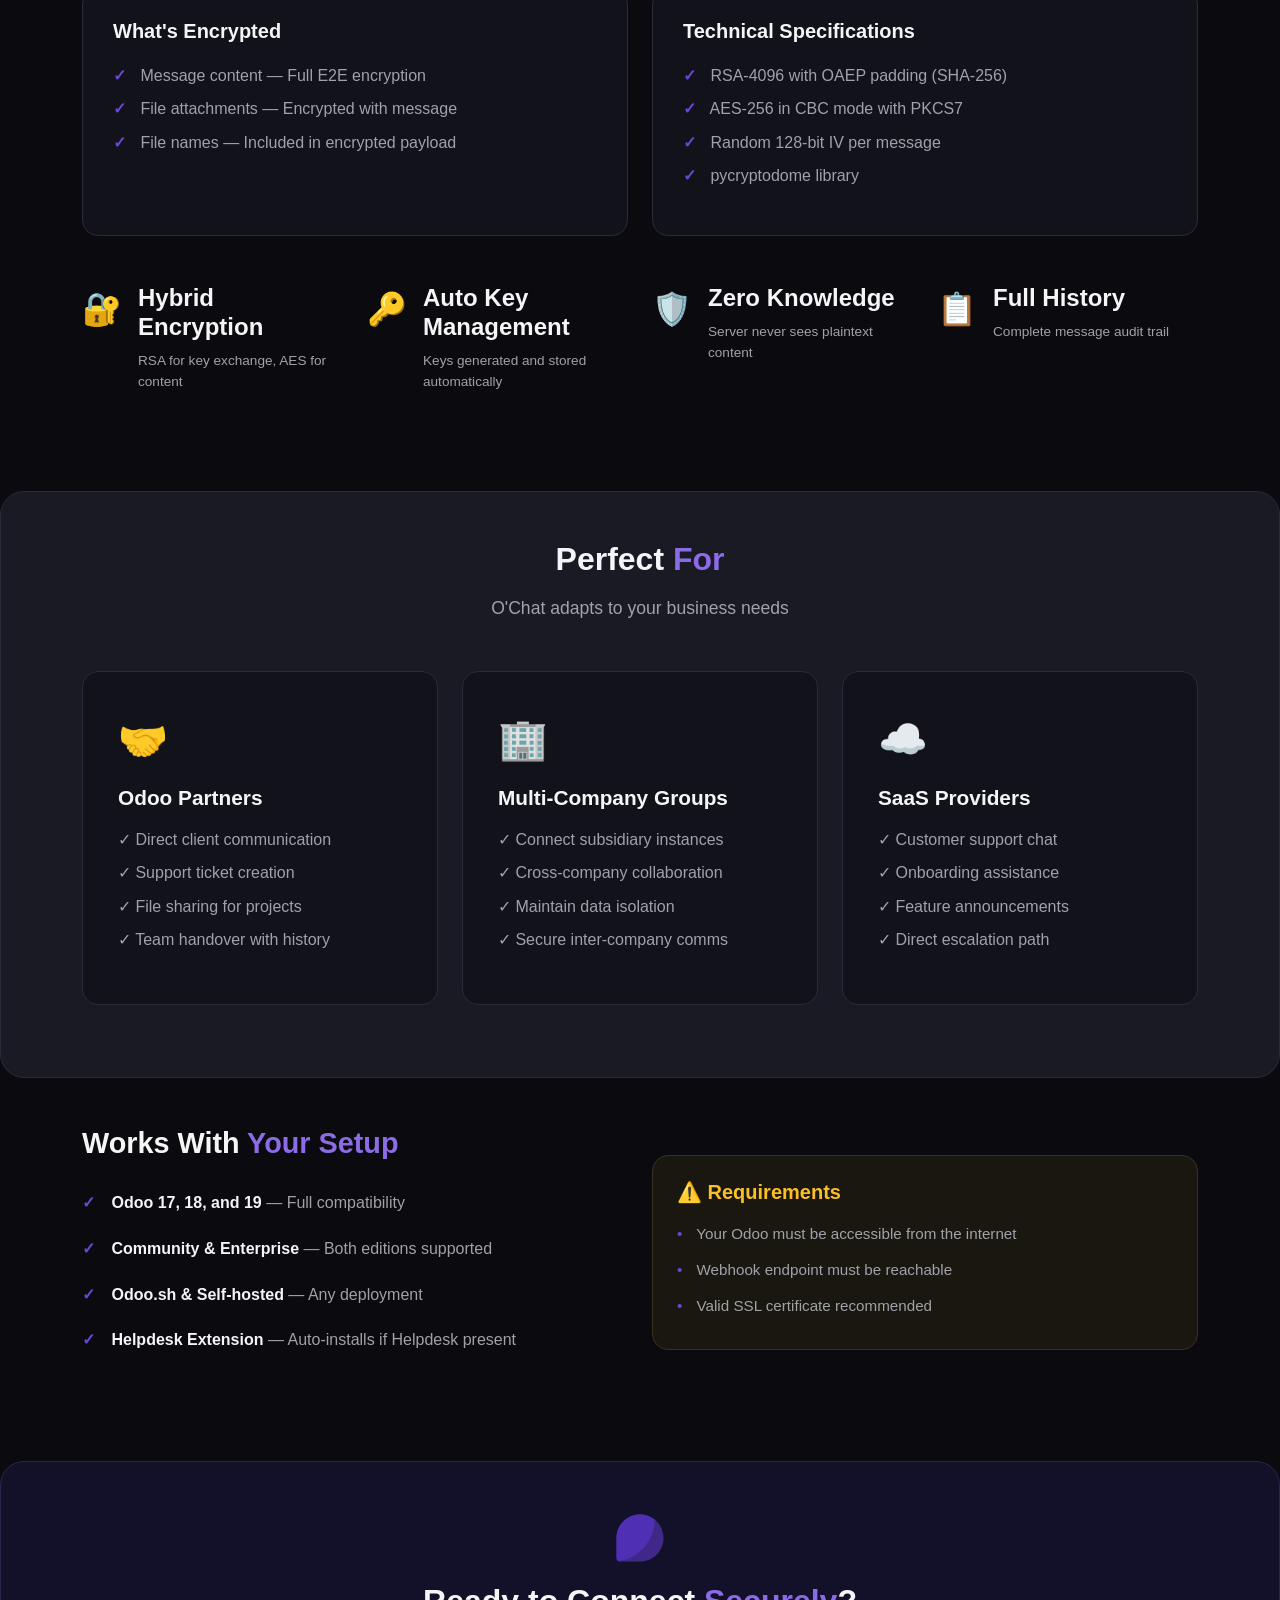
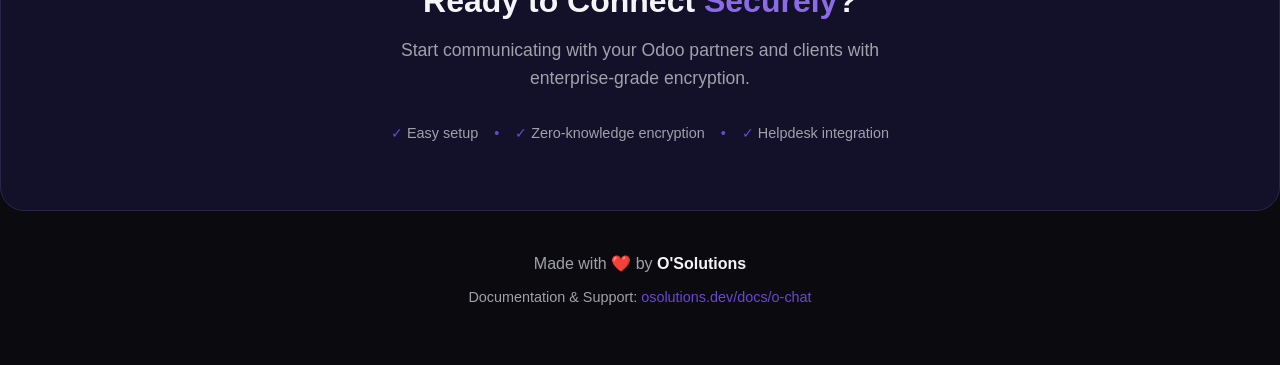
==== commit f335016b: "update manifest, thumbnail & license" ====
--- a/ochat/static/description/index.html
+++ b/ochat/static/description/index.html
@@ -9,194 +9,179 @@
     <style>
         body {
             font-family: -apple-system, BlinkMacSystemFont, 'Segoe UI', Roboto, Oxygen, Ubuntu, Cantarell, sans-serif;
-            color: #2c3e50;
+            background-color: #0a0a0f;
+            color: #f5f5f7;
+            line-height: 1.6;
         }
     </style>
 </head>
 <body>
 
     <!-- Hero Section -->
-    <section class="text-center" style="background-color: #6B47D6; color: white; padding-top: 80px; padding-bottom: 80px; border-radius: 20px; margin-top: 10px;">
+    <section class="text-center" style="background-color: #13112a; border: 1px solid #2a2548; padding-top: 80px; padding-bottom: 80px; border-radius: 24px; margin-top: 10px;">
         <div class="container">
             <div class="mb-3">
                 <img src="ochat_logo.svg" alt="O'Chat Logo" style="width: 64px; height: 64px;">
             </div>
             <div class="mb-4">
-                <span style="font-size: 0.9rem; padding: 8px 20px; background-color: rgba(255,255,255,0.2); border-radius: 50px; display: inline-block; font-weight: 500;">
+                <span style="font-size: 0.85rem; padding: 10px 24px; background-color: #1a1540; border: 1px solid #352d5a; border-radius: 50px; display: inline-block; font-weight: 500; color: #8B6BE6;">
                     🔒 End-to-End Encrypted
                 </span>
             </div>
-            <h1 class="mb-4" style="font-size: 3.5rem; font-weight: 800; color: white;">
-                Secure Communication<br/>Between Odoo Partners
+            <h1 class="mb-4" style="font-size: 2.8rem; font-weight: 800; color: #f5f5f7;">
+                Secure Communication<br/>Between <span style="color: #8B6BE6;">Odoo Partners</span>
             </h1>
-            <p class="lead mb-4" style="font-size: 1.3rem; max-width: 700px; margin-left: auto; margin-right: auto; color: white;">
+            <p class="mb-4" style="font-size: 1.15rem; max-width: 650px; margin-left: auto; margin-right: auto; color: #a1a1aa;">
                 Connect directly with your clients and partners, Odoo instance to Odoo instance.
                 Send encrypted messages, share files, and create support tickets — all from within Discuss.
             </p>
-            <p style="font-size: 1rem; margin-top: 20px; color: white;">
-                ✓ Peer-to-peer messaging &nbsp;&nbsp;•&nbsp;&nbsp; ✓ Military-grade encryption &nbsp;&nbsp;•&nbsp;&nbsp; ✓ Odoo 17, 18 & 19
+            <p style="font-size: 0.9rem; margin-top: 35px; color: #a1a1aa;">
+                <span style="color: #6B47D6;">✓</span> Peer-to-peer messaging &nbsp;&nbsp;
+                <span style="color: #6B47D6;">•</span> &nbsp;&nbsp;
+                <span style="color: #6B47D6;">✓</span> Military-grade encryption &nbsp;&nbsp;
+                <span style="color: #6B47D6;">•</span> &nbsp;&nbsp;
+                <span style="color: #6B47D6;">✓</span> Odoo 17, 18 & 19
             </p>
         </div>
     </section>
 
     <!-- Stats Section -->
-    <section class="py-5" style="border-radius: 10px; margin-top: 10px;">
+    <section class="py-5" style="background-color: #0a0a0f;">
         <div class="container">
             <div class="row text-center">
-                <div class="col-md-3 col-sm-6 mb-3">
-                    <h3 class="mb-2" style="font-size: 2.5rem; font-weight: 800; color: #6B47D6;">
+                <div class="col-md-3 col-6 mb-3">
+                    <h3 class="mb-2" style="font-size: 2rem; font-weight: 800; color: #8B6BE6;">
                         RSA-4096
                     </h3>
-                    <p style="color: #a0aec0;">Key Exchange</p>
-                </div>
-                <div class="col-md-3 col-sm-6 mb-3">
-                    <h3 class="mb-2" style="font-size: 2.5rem; font-weight: 800; color: #6B47D6;">
+                    <p style="color: #a1a1aa; font-size: 0.9rem;">Key Exchange</p>
+                </div>
+                <div class="col-md-3 col-6 mb-3">
+                    <h3 class="mb-2" style="font-size: 2rem; font-weight: 800; color: #8B6BE6;">
                         AES-256
                     </h3>
-                    <p style="color: #a0aec0;">Content Encryption</p>
-                </div>
-                <div class="col-md-3 col-sm-6 mb-3">
-                    <h3 class="mb-2" style="font-size: 2.5rem; font-weight: 800; color: #6B47D6;">
+                    <p style="color: #a1a1aa; font-size: 0.9rem;">Content Encryption</p>
+                </div>
+                <div class="col-md-3 col-6 mb-3">
+                    <h3 class="mb-2" style="font-size: 2rem; font-weight: 800; color: #8B6BE6;">
                         100 MB
                     </h3>
-                    <p style="color: #a0aec0;">Per Attachment</p>
-                </div>
-                <div class="col-md-3 col-sm-6 mb-3">
-                    <h3 class="mb-2" style="font-size: 2.5rem; font-weight: 800; color: #6B47D6;">
+                    <p style="color: #a1a1aa; font-size: 0.9rem;">Per Attachment</p>
+                </div>
+                <div class="col-md-3 col-6 mb-3">
+                    <h3 class="mb-2" style="font-size: 2rem; font-weight: 800; color: #8B6BE6;">
                         Real-time
                     </h3>
-                    <p style="color: #a0aec0;">Delivery Tracking</p>
+                    <p style="color: #a1a1aa; font-size: 0.9rem;">Delivery Tracking</p>
                 </div>
             </div>
         </div>
     </section>
 
     <!-- Features Section -->
-    <section class="py-5" style="background-color: #f0ebff; padding-left: 30px; padding-right: 30px; border-radius: 20px;">
-        <div class="container">
-            <h2 class="text-center mb-3" style="font-size: 2.5rem; font-weight: 700; color: #1a202c;">
-                Built for Odoo Partners
+    <section class="py-5" style="background-color: #1a1a24; padding-left: 30px; padding-right: 30px; border-radius: 24px; margin-top: 10px; border: 1px solid #2a2a3a;">
+        <div class="container">
+            <h2 class="text-center mb-3" style="font-size: 2rem; font-weight: 700; color: #f5f5f7;">
+                Built for <span style="color: #8B6BE6;">Odoo Partners</span>
             </h2>
-            <p class="text-center mb-5" style="font-size: 1.1rem; color: #718096; max-width: 600px; margin-left: auto; margin-right: auto;">
+            <p class="text-center mb-5" style="font-size: 1.1rem; color: #a1a1aa; max-width: 600px; margin-left: auto; margin-right: auto;">
                 The professional way to communicate with your Odoo clients
             </p>
 
             <div class="row">
-                <div class="col-md-4 mb-4">
-                    <div class="card h-100" style="border-radius: 16px; border: 1px solid #e2e8f0;">
-                        <div class="card-body" style="padding: 35px;">
+                <div class="col-lg-4 col-md-6 mb-4">
+                    <div class="card h-100" style="border-radius: 16px; border: 1px solid #2a2a3a; background-color: #12121a;">
+                        <div class="card-body" style="padding: 30px;">
                             <div style="font-size: 3rem; margin-bottom: 15px;">💬</div>
-                            <h3 class="mb-3" style="font-size: 1.4rem; font-weight: 600; color: #1a202c;">
-                                Direct Messaging
-                            </h3>
-                            <p style="color: #4a5568;">
+                            <h4 style="font-weight: 600; margin-bottom: 12px; color: #f5f5f7;">Direct Messaging</h4>
+                            <p style="color: #a1a1aa; margin-bottom: 0;">
                                 Chat directly with your clients' Odoo instances. No email chains, no external tools — just seamless communication within Discuss.
                             </p>
                         </div>
                     </div>
                 </div>
 
-                <div class="col-md-4 mb-4">
-                    <div class="card h-100" style="border-radius: 16px; border: 1px solid #e2e8f0;">
-                        <div class="card-body" style="padding: 35px;">
+                <div class="col-lg-4 col-md-6 mb-4">
+                    <div class="card h-100" style="border-radius: 16px; border: 1px solid #2a2a3a; background-color: #12121a;">
+                        <div class="card-body" style="padding: 30px;">
                             <div style="font-size: 3rem; margin-bottom: 15px;">🔐</div>
-                            <h3 class="mb-3" style="font-size: 1.4rem; font-weight: 600; color: #1a202c;">
-                                End-to-End Encryption
-                            </h3>
-                            <p style="color: #4a5568;">
+                            <h4 style="font-weight: 600; margin-bottom: 12px; color: #f5f5f7;">End-to-End Encryption</h4>
+                            <p style="color: #a1a1aa; margin-bottom: 0;">
                                 Messages are encrypted before leaving your server. Not even our central server can read your conversations.
                             </p>
                         </div>
                     </div>
                 </div>
 
-                <div class="col-md-4 mb-4">
-                    <div class="card h-100" style="border-radius: 16px; border: 1px solid #e2e8f0;">
-                        <div class="card-body" style="padding: 35px;">
+                <div class="col-lg-4 col-md-6 mb-4">
+                    <div class="card h-100" style="border-radius: 16px; border: 1px solid #2a2a3a; background-color: #12121a;">
+                        <div class="card-body" style="padding: 30px;">
                             <div style="font-size: 3rem; margin-bottom: 15px;">🎫</div>
-                            <h3 class="mb-3" style="font-size: 1.4rem; font-weight: 600; color: #1a202c;">
-                                Helpdesk Integration
-                            </h3>
-                            <p style="color: #4a5568;">
-                                Turn any conversation into a trackable support ticket with <code style="color: #6B47D6;">/ticket</code>. Perfect for client escalations.
-                            </p>
-                        </div>
-                    </div>
-                </div>
-
-                <div class="col-md-4 mb-4">
-                    <div class="card h-100" style="border-radius: 16px; border: 1px solid #e2e8f0;">
-                        <div class="card-body" style="padding: 35px;">
+                            <h4 style="font-weight: 600; margin-bottom: 12px; color: #f5f5f7;">Helpdesk Integration</h4>
+                            <p style="color: #a1a1aa; margin-bottom: 0;">
+                                Turn any conversation into a trackable support ticket with <code style="color: #8B6BE6;">/ticket</code>. Perfect for client escalations.
+                            </p>
+                        </div>
+                    </div>
+                </div>
+
+                <div class="col-lg-4 col-md-6 mb-4">
+                    <div class="card h-100" style="border-radius: 16px; border: 1px solid #2a2a3a; background-color: #12121a;">
+                        <div class="card-body" style="padding: 30px;">
                             <div style="font-size: 3rem; margin-bottom: 15px;">👥</div>
-                            <h3 class="mb-3" style="font-size: 1.4rem; font-weight: 600; color: #1a202c;">
-                                Team Collaboration
-                            </h3>
-                            <p style="color: #4a5568;">
+                            <h4 style="font-weight: 600; margin-bottom: 12px; color: #f5f5f7;">Team Collaboration</h4>
+                            <p style="color: #a1a1aa; margin-bottom: 0;">
                                 Add team members to any O'Chat channel. Full conversation history is preserved when members join or leave.
                             </p>
                         </div>
                     </div>
                 </div>
 
-                <div class="col-md-4 mb-4">
-                    <div class="card h-100" style="border-radius: 16px; border: 1px solid #e2e8f0;">
-                        <div class="card-body" style="padding: 35px;">
+                <div class="col-lg-4 col-md-6 mb-4">
+                    <div class="card h-100" style="border-radius: 16px; border: 1px solid #2a2a3a; background-color: #12121a;">
+                        <div class="card-body" style="padding: 30px;">
                             <div style="font-size: 3rem; margin-bottom: 15px;">📎</div>
-                            <h3 class="mb-3" style="font-size: 1.4rem; font-weight: 600; color: #1a202c;">
-                                Encrypted File Sharing
-                            </h3>
-                            <p style="color: #4a5568;">
+                            <h4 style="font-weight: 600; margin-bottom: 12px; color: #f5f5f7;">Encrypted File Sharing</h4>
+                            <p style="color: #a1a1aa; margin-bottom: 0;">
                                 Share files up to 100MB with the same encryption as messages. Documents, images — all protected.
                             </p>
                         </div>
                     </div>
                 </div>
 
-                <div class="col-md-4 mb-4">
-                    <div class="card h-100" style="border-radius: 16px; border: 1px solid #e2e8f0;">
-                        <div class="card-body" style="padding: 35px;">
+                <div class="col-lg-4 col-md-6 mb-4">
+                    <div class="card h-100" style="border-radius: 16px; border: 1px solid #2a2a3a; background-color: #12121a;">
+                        <div class="card-body" style="padding: 30px;">
                             <div style="font-size: 3rem; margin-bottom: 15px;">✓✓</div>
-                            <h3 class="mb-3" style="font-size: 1.4rem; font-weight: 600; color: #1a202c;">
-                                Delivery Tracking
-                            </h3>
-                            <p style="color: #4a5568;">
+                            <h4 style="font-weight: 600; margin-bottom: 12px; color: #f5f5f7;">Delivery Tracking</h4>
+                            <p style="color: #a1a1aa; margin-bottom: 0;">
                                 WhatsApp-style indicators show when messages are sent, delivered, and read in real-time.
                             </p>
                         </div>
                     </div>
                 </div>
             </div>
-
-            <div class="alert alert-info mt-4" style="border-left: 4px solid #6B47D6; border-radius: 8px;">
-                <h4 class="mb-2" style="color: #6B47D6; font-weight: 600;">
-                    💡 Built for Odoo
-                </h4>
-                <p class="mb-0" style="color: #4a5568;">
-                    O'Chat integrates seamlessly with Odoo Discuss, working alongside all your modules — Sales, CRM, Project, Helpdesk, and beyond.
-                </p>
-            </div>
         </div>
     </section>
 
     <!-- How It Works Section -->
-    <section class="py-5 bg-white">
-        <div class="container">
-            <h2 class="text-center mb-3" style="font-size: 2.5rem; font-weight: 700; color: #1a202c;">
-                How O'Chat Works
+    <section class="py-5" style="background-color: #0a0a0f;">
+        <div class="container">
+            <h2 class="text-center mb-3" style="font-size: 2rem; font-weight: 700; color: #f5f5f7;">
+                How <span style="color: #8B6BE6;">O'Chat</span> Works
             </h2>
-            <p class="text-center mb-5" style="font-size: 1.1rem; color: #718096; max-width: 600px; margin-left: auto; margin-right: auto;">
+            <p class="text-center mb-5" style="font-size: 1.1rem; color: #a1a1aa; max-width: 600px; margin-left: auto; margin-right: auto;">
                 Peer-to-peer communication with zero-knowledge architecture
             </p>
 
             <div class="row mb-5">
                 <div class="col-12">
-                    <div style="background-color: #f0ebff; border: 1px solid #e2e8f0; border-radius: 16px; padding: 24px;">
-                        <h5 style="color: #6B47D6; font-weight: 600;" class="mb-3">🔒 Encryption Flow</h5>
+                    <div style="background-color: #15112a; border: 1px solid #2a2548; border-radius: 16px; padding: 24px;">
+                        <h5 style="color: #8B6BE6; font-weight: 600;" class="mb-3">🔒 Encryption Flow</h5>
                         <div class="row text-center">
                             <div class="col-md-4 mb-3">
-                                <div style="background-color: white; border: 1px solid #e2e8f0; border-radius: 12px; padding: 20px;">
-                                    <strong style="color: #1a202c;">Your Odoo</strong>
-                                    <p class="mb-0" style="color: #718096; font-size: 0.85rem;">
+                                <div style="background-color: #12121a; border: 1px solid #2a2a3a; border-radius: 12px; padding: 20px;">
+                                    <strong style="color: #f5f5f7;">Your Odoo</strong>
+                                    <p class="mb-0" style="color: #a1a1aa; font-size: 0.85rem;">
                                         1. Create message<br>
                                         2. Encrypt with AES<br>
                                         3. Wrap key with RSA
@@ -204,18 +189,18 @@
                                 </div>
                             </div>
                             <div class="col-md-4 mb-3">
-                                <div style="background-color: white; border: 1px solid #e2e8f0; border-radius: 12px; padding: 20px;">
-                                    <strong style="color: #1a202c;">Central Server</strong>
-                                    <p class="mb-0" style="color: #718096; font-size: 0.85rem;">
+                                <div style="background-color: #12121a; border: 1px solid #2a2a3a; border-radius: 12px; padding: 20px;">
+                                    <strong style="color: #f5f5f7;">Central Server</strong>
+                                    <p class="mb-0" style="color: #a1a1aa; font-size: 0.85rem;">
                                         Routes encrypted data<br>
-                                        <span style="color: #d97706;">Cannot read content</span>
+                                        <span style="color: #fbbf24;">Cannot read content</span>
                                     </p>
                                 </div>
                             </div>
                             <div class="col-md-4 mb-3">
-                                <div style="background-color: white; border: 1px solid #e2e8f0; border-radius: 12px; padding: 20px;">
-                                    <strong style="color: #1a202c;">Recipient's Odoo</strong>
-                                    <p class="mb-0" style="color: #718096; font-size: 0.85rem;">
+                                <div style="background-color: #12121a; border: 1px solid #2a2a3a; border-radius: 12px; padding: 20px;">
+                                    <strong style="color: #f5f5f7;">Recipient's Odoo</strong>
+                                    <p class="mb-0" style="color: #a1a1aa; font-size: 0.85rem;">
                                         1. Unwrap key with RSA<br>
                                         2. Decrypt with AES<br>
                                         3. Display message
@@ -229,23 +214,23 @@
 
             <div class="row text-center">
                 <div class="col-md-4 mb-4">
-                    <div style="width: 48px; height: 48px; border-radius: 50%; background-color: #6B47D6; text-align: center; line-height: 48px; font-weight: 700; font-size: 1.2rem; margin-left: auto; margin-right: auto; margin-bottom: 15px; color: white;">1</div>
-                    <h5 style="font-weight: 600; color: #1a202c;">Install & Register</h5>
-                    <p style="color: #718096;">
+                    <div style="width: 48px; height: 48px; border-radius: 50%; background-color: #6B47D6; text-align: center; line-height: 48px; font-weight: 700; font-size: 1.2rem; margin-left: auto; margin-right: auto; margin-bottom: 15px; color: #f5f5f7;">1</div>
+                    <h5 style="font-weight: 600; color: #f5f5f7;">Install & Register</h5>
+                    <p style="color: #a1a1aa;">
                         Install O'Chat and register your instance. Your RSA-4096 key pair is generated automatically.
                     </p>
                 </div>
                 <div class="col-md-4 mb-4">
-                    <div style="width: 48px; height: 48px; border-radius: 50%; background-color: #6B47D6; text-align: center; line-height: 48px; font-weight: 700; font-size: 1.2rem; margin-left: auto; margin-right: auto; margin-bottom: 15px; color: white;">2</div>
-                    <h5 style="font-weight: 600; color: #1a202c;">Connect Partners</h5>
-                    <p style="color: #718096;">
+                    <div style="width: 48px; height: 48px; border-radius: 50%; background-color: #6B47D6; text-align: center; line-height: 48px; font-weight: 700; font-size: 1.2rem; margin-left: auto; margin-right: auto; margin-bottom: 15px; color: #f5f5f7;">2</div>
+                    <h5 style="font-weight: 600; color: #f5f5f7;">Connect Partners</h5>
+                    <p style="color: #a1a1aa;">
                         Exchange Instance UUIDs with your partners. Accept connection requests to start chatting.
                     </p>
                 </div>
                 <div class="col-md-4 mb-4">
-                    <div style="width: 48px; height: 48px; border-radius: 50%; background-color: #6B47D6; text-align: center; line-height: 48px; font-weight: 700; font-size: 1.2rem; margin-left: auto; margin-right: auto; margin-bottom: 15px; color: white;">3</div>
-                    <h5 style="font-weight: 600; color: #1a202c;">Start Messaging</h5>
-                    <p style="color: #718096;">
+                    <div style="width: 48px; height: 48px; border-radius: 50%; background-color: #6B47D6; text-align: center; line-height: 48px; font-weight: 700; font-size: 1.2rem; margin-left: auto; margin-right: auto; margin-bottom: 15px; color: #f5f5f7;">3</div>
+                    <h5 style="font-weight: 600; color: #f5f5f7;">Start Messaging</h5>
+                    <p style="color: #a1a1aa;">
                         Send encrypted messages, share files, and use slash commands — all within Odoo Discuss.
                     </p>
                 </div>
@@ -254,21 +239,21 @@
     </section>
 
     <!-- Slash Commands Section -->
-    <section class="py-5" style="background-color: #f0ebff; padding-left: 30px; padding-right: 30px; border-radius: 20px; margin-top: 10px;">
-        <div class="container">
-            <h2 class="text-center mb-3" style="font-size: 2.5rem; font-weight: 700; color: #1a202c;">
-                Powerful Slash Commands
+    <section class="py-5" style="background-color: #1a1a24; padding-left: 30px; padding-right: 30px; border-radius: 24px; margin-top: 10px; border: 1px solid #2a2a3a;">
+        <div class="container">
+            <h2 class="text-center mb-3" style="font-size: 2rem; font-weight: 700; color: #f5f5f7;">
+                Powerful <span style="color: #8B6BE6;">Slash Commands</span>
             </h2>
-            <p class="text-center mb-5" style="font-size: 1.1rem; color: #718096; max-width: 600px; margin-left: auto; margin-right: auto;">
+            <p class="text-center mb-5" style="font-size: 1.1rem; color: #a1a1aa; max-width: 600px; margin-left: auto; margin-right: auto;">
                 Quick actions at your fingertips
             </p>
 
             <div class="row justify-content-center">
                 <div class="col-md-6 col-lg-4 mb-4">
-                    <div class="card h-100" style="border-radius: 16px; border: 1px solid #e2e8f0;">
-                        <div class="card-body" style="padding: 30px;">
-                            <div style="background-color: #f5f5f5; border: 1px solid #e2e8f0; border-radius: 8px; padding: 12px 20px; font-family: monospace; font-size: 0.95rem; color: #6B47D6; margin-bottom: 15px;">/help</div>
-                            <p style="color: #4a5568; margin-bottom: 0;">
+                    <div class="card h-100" style="border-radius: 16px; border: 1px solid #2a2a3a; background-color: #12121a;">
+                        <div class="card-body" style="padding: 30px;">
+                            <div style="background-color: #0a0a0f; border: 1px solid #2a2a3a; border-radius: 8px; padding: 12px 20px; font-family: monospace; font-size: 0.95rem; color: #8B6BE6; margin-bottom: 15px;">/help</div>
+                            <p style="color: #a1a1aa; margin-bottom: 0;">
                                 Display all available commands in the current O'Chat channel.
                             </p>
                         </div>
@@ -276,10 +261,10 @@
                 </div>
 
                 <div class="col-md-6 col-lg-4 mb-4">
-                    <div class="card h-100" style="border-radius: 16px; border: 1px solid #e2e8f0;">
-                        <div class="card-body" style="padding: 30px;">
-                            <div style="background-color: #f5f5f5; border: 1px solid #e2e8f0; border-radius: 8px; padding: 12px 20px; font-family: monospace; font-size: 0.95rem; color: #6B47D6; margin-bottom: 15px;">/status</div>
-                            <p style="color: #4a5568; margin-bottom: 0;">
+                    <div class="card h-100" style="border-radius: 16px; border: 1px solid #2a2a3a; background-color: #12121a;">
+                        <div class="card-body" style="padding: 30px;">
+                            <div style="background-color: #0a0a0f; border: 1px solid #2a2a3a; border-radius: 8px; padding: 12px 20px; font-family: monospace; font-size: 0.95rem; color: #8B6BE6; margin-bottom: 15px;">/status</div>
+                            <p style="color: #a1a1aa; margin-bottom: 0;">
                                 Show connection status, encryption details, and remote instance info.
                             </p>
                         </div>
@@ -287,10 +272,10 @@
                 </div>
 
                 <div class="col-md-6 col-lg-4 mb-4">
-                    <div class="card h-100" style="border-radius: 16px; border: 1px solid #e2e8f0;">
-                        <div class="card-body" style="padding: 30px;">
-                            <div style="background-color: #f5f5f5; border: 1px solid #e2e8f0; border-radius: 8px; padding: 12px 20px; font-family: monospace; font-size: 0.95rem; color: #6B47D6; margin-bottom: 15px;">/who</div>
-                            <p style="color: #4a5568; margin-bottom: 0;">
+                    <div class="card h-100" style="border-radius: 16px; border: 1px solid #2a2a3a; background-color: #12121a;">
+                        <div class="card-body" style="padding: 30px;">
+                            <div style="background-color: #0a0a0f; border: 1px solid #2a2a3a; border-radius: 8px; padding: 12px 20px; font-family: monospace; font-size: 0.95rem; color: #8B6BE6; margin-bottom: 15px;">/who</div>
+                            <p style="color: #a1a1aa; margin-bottom: 0;">
                                 List all members with access to the current channel.
                             </p>
                         </div>
@@ -298,22 +283,22 @@
                 </div>
 
                 <div class="col-md-6 col-lg-4 mb-4">
-                    <div class="card h-100" style="border-radius: 16px; border: 1px solid #e2e8f0;">
-                        <div class="card-body" style="padding: 30px;">
-                            <div style="background-color: #f5f5f5; border: 1px solid #e2e8f0; border-radius: 8px; padding: 12px 20px; font-family: monospace; font-size: 0.95rem; color: #6B47D6; margin-bottom: 15px;">/ticket</div>
-                            <p style="color: #4a5568; margin-bottom: 0;">
+                    <div class="card h-100" style="border-radius: 16px; border: 1px solid #2a2a3a; background-color: #12121a;">
+                        <div class="card-body" style="padding: 30px;">
+                            <div style="background-color: #0a0a0f; border: 1px solid #2a2a3a; border-radius: 8px; padding: 12px 20px; font-family: monospace; font-size: 0.95rem; color: #8B6BE6; margin-bottom: 15px;">/ticket</div>
+                            <p style="color: #a1a1aa; margin-bottom: 0;">
                                 Create a helpdesk ticket from the conversation.
-                                <span style="background-color: #fef3c7; color: #92400e; font-size: 0.75rem; padding: 4px 10px; border-radius: 20px;">Requires Helpdesk</span>
+                                <span style="background-color: #3a2e10; color: #fbbf24; border: 1px solid #4a3a15; font-size: 0.75rem; padding: 4px 10px; border-radius: 20px;">Requires Helpdesk</span>
                             </p>
                         </div>
                     </div>
                 </div>
 
                 <div class="col-md-6 col-lg-4 mb-4">
-                    <div class="card h-100" style="border-radius: 16px; border: 1px solid #e2e8f0;">
-                        <div class="card-body" style="padding: 30px;">
-                            <div style="background-color: #f5f5f5; border: 1px solid #e2e8f0; border-radius: 8px; padding: 12px 20px; font-family: monospace; font-size: 0.95rem; color: #6B47D6; margin-bottom: 15px;">/leave</div>
-                            <p style="color: #4a5568; margin-bottom: 0;">
+                    <div class="card h-100" style="border-radius: 16px; border: 1px solid #2a2a3a; background-color: #12121a;">
+                        <div class="card-body" style="padding: 30px;">
+                            <div style="background-color: #0a0a0f; border: 1px solid #2a2a3a; border-radius: 8px; padding: 12px 20px; font-family: monospace; font-size: 0.95rem; color: #8B6BE6; margin-bottom: 15px;">/leave</div>
+                            <p style="color: #a1a1aa; margin-bottom: 0;">
                                 Remove yourself from the current channel.
                             </p>
                         </div>
@@ -324,37 +309,37 @@
     </section>
 
     <!-- Security Section -->
-    <section class="py-5 bg-white">
-        <div class="container">
-            <h2 class="text-center mb-3" style="font-size: 2.5rem; font-weight: 700; color: #1a202c;">
-                Enterprise-Grade Security
+    <section class="py-5" style="background-color: #0a0a0f;">
+        <div class="container">
+            <h2 class="text-center mb-3" style="font-size: 2rem; font-weight: 700; color: #f5f5f7;">
+                Enterprise-Grade <span style="color: #8B6BE6;">Security</span>
             </h2>
-            <p class="text-center mb-5" style="font-size: 1.1rem; color: #718096; max-width: 600px; margin-left: auto; margin-right: auto;">
+            <p class="text-center mb-5" style="font-size: 1.1rem; color: #a1a1aa; max-width: 600px; margin-left: auto; margin-right: auto;">
                 Your messages are protected at every step
             </p>
 
             <div class="row mb-4">
                 <div class="col-md-6 mb-4">
-                    <div class="card h-100" style="border-radius: 16px; border: 1px solid #e2e8f0;">
-                        <div class="card-body" style="padding: 30px;">
-                            <h5 style="font-weight: 600; margin-bottom: 20px; color: #1a202c;">What's Encrypted</h5>
+                    <div class="card h-100" style="border-radius: 16px; border: 1px solid #2a2a3a; background-color: #12121a;">
+                        <div class="card-body" style="padding: 30px;">
+                            <h5 style="font-weight: 600; margin-bottom: 20px; color: #f5f5f7;">What's Encrypted</h5>
                             <ul class="list-unstyled">
-                                <li class="mb-2" style="color: #4a5568;">✓ Message content — Full E2E encryption</li>
-                                <li class="mb-2" style="color: #4a5568;">✓ File attachments — Encrypted with message</li>
-                                <li class="mb-2" style="color: #4a5568;">✓ File names — Included in encrypted payload</li>
+                                <li class="mb-2" style="color: #a1a1aa;"><span style="color: #6B47D6; font-weight: bold; margin-right: 10px;">✓</span> Message content — Full E2E encryption</li>
+                                <li class="mb-2" style="color: #a1a1aa;"><span style="color: #6B47D6; font-weight: bold; margin-right: 10px;">✓</span> File attachments — Encrypted with message</li>
+                                <li class="mb-2" style="color: #a1a1aa;"><span style="color: #6B47D6; font-weight: bold; margin-right: 10px;">✓</span> File names — Included in encrypted payload</li>
                             </ul>
                         </div>
                     </div>
                 </div>
                 <div class="col-md-6 mb-4">
-                    <div class="card h-100" style="border-radius: 16px; border: 1px solid #e2e8f0;">
-                        <div class="card-body" style="padding: 30px;">
-                            <h5 style="font-weight: 600; margin-bottom: 20px; color: #1a202c;">Technical Specifications</h5>
+                    <div class="card h-100" style="border-radius: 16px; border: 1px solid #2a2a3a; background-color: #12121a;">
+                        <div class="card-body" style="padding: 30px;">
+                            <h5 style="font-weight: 600; margin-bottom: 20px; color: #f5f5f7;">Technical Specifications</h5>
                             <ul class="list-unstyled">
-                                <li class="mb-2" style="color: #4a5568;">✓ RSA-4096 with OAEP padding (SHA-256)</li>
-                                <li class="mb-2" style="color: #4a5568;">✓ AES-256 in CBC mode with PKCS7</li>
-                                <li class="mb-2" style="color: #4a5568;">✓ Random 128-bit IV per message</li>
-                                <li class="mb-2" style="color: #4a5568;">✓ pycryptodome library</li>
+                                <li class="mb-2" style="color: #a1a1aa;"><span style="color: #6B47D6; font-weight: bold; margin-right: 10px;">✓</span> RSA-4096 with OAEP padding (SHA-256)</li>
+                                <li class="mb-2" style="color: #a1a1aa;"><span style="color: #6B47D6; font-weight: bold; margin-right: 10px;">✓</span> AES-256 in CBC mode with PKCS7</li>
+                                <li class="mb-2" style="color: #a1a1aa;"><span style="color: #6B47D6; font-weight: bold; margin-right: 10px;">✓</span> Random 128-bit IV per message</li>
+                                <li class="mb-2" style="color: #a1a1aa;"><span style="color: #6B47D6; font-weight: bold; margin-right: 10px;">✓</span> pycryptodome library</li>
                             </ul>
                         </div>
                     </div>
@@ -366,8 +351,8 @@
                     <div class="d-flex">
                         <div class="me-3" style="font-size: 2rem;">🔐</div>
                         <div>
-                            <h4 class="mb-2" style="font-weight: 600; color: #1a202c;">Hybrid Encryption</h4>
-                            <p style="color: #718096; font-size: 0.95rem;">RSA for key exchange, AES for content</p>
+                            <h4 class="mb-2" style="font-weight: 600; color: #f5f5f7;">Hybrid Encryption</h4>
+                            <p style="color: #a1a1aa; font-size: 0.85rem;">RSA for key exchange, AES for content</p>
                         </div>
                     </div>
                 </div>
@@ -375,8 +360,8 @@
                     <div class="d-flex">
                         <div class="me-3" style="font-size: 2rem;">🔑</div>
                         <div>
-                            <h4 class="mb-2" style="font-weight: 600; color: #1a202c;">Auto Key Management</h4>
-                            <p style="color: #718096; font-size: 0.95rem;">Keys generated and stored automatically</p>
+                            <h4 class="mb-2" style="font-weight: 600; color: #f5f5f7;">Auto Key Management</h4>
+                            <p style="color: #a1a1aa; font-size: 0.85rem;">Keys generated and stored automatically</p>
                         </div>
                     </div>
                 </div>
@@ -384,8 +369,8 @@
                     <div class="d-flex">
                         <div class="me-3" style="font-size: 2rem;">🛡️</div>
                         <div>
-                            <h4 class="mb-2" style="font-weight: 600; color: #1a202c;">Zero Knowledge</h4>
-                            <p style="color: #718096; font-size: 0.95rem;">Server never sees plaintext content</p>
+                            <h4 class="mb-2" style="font-weight: 600; color: #f5f5f7;">Zero Knowledge</h4>
+                            <p style="color: #a1a1aa; font-size: 0.85rem;">Server never sees plaintext content</p>
                         </div>
                     </div>
                 </div>
@@ -393,8 +378,8 @@
                     <div class="d-flex">
                         <div class="me-3" style="font-size: 2rem;">📋</div>
                         <div>
-                            <h4 class="mb-2" style="font-weight: 600; color: #1a202c;">Full History</h4>
-                            <p style="color: #718096; font-size: 0.95rem;">Complete message audit trail</p>
+                            <h4 class="mb-2" style="font-weight: 600; color: #f5f5f7;">Full History</h4>
+                            <p style="color: #a1a1aa; font-size: 0.85rem;">Complete message audit trail</p>
                         </div>
                     </div>
                 </div>
@@ -403,62 +388,62 @@
     </section>
 
     <!-- Use Cases Section -->
-    <section class="py-5" style="background-color: #f0ebff; padding-left: 30px; padding-right: 30px; border-radius: 20px; margin-top: 10px;">
-        <div class="container">
-            <h2 class="text-center mb-3" style="font-size: 2.5rem; font-weight: 700; color: #1a202c;">
-                Perfect For
+    <section class="py-5" style="background-color: #1a1a24; padding-left: 30px; padding-right: 30px; border-radius: 24px; margin-top: 10px; border: 1px solid #2a2a3a;">
+        <div class="container">
+            <h2 class="text-center mb-3" style="font-size: 2rem; font-weight: 700; color: #f5f5f7;">
+                Perfect <span style="color: #8B6BE6;">For</span>
             </h2>
-            <p class="text-center mb-5" style="font-size: 1.1rem; color: #718096;">
+            <p class="text-center mb-5" style="font-size: 1.1rem; color: #a1a1aa; max-width: 600px; margin-left: auto; margin-right: auto;">
                 O'Chat adapts to your business needs
             </p>
 
             <div class="row">
                 <div class="col-md-4 col-sm-6 mb-4">
-                    <div class="card h-100" style="border-radius: 16px; border: 1px solid #e2e8f0; background-color: white;">
+                    <div class="card h-100" style="border-radius: 16px; border: 1px solid #2a2a3a; background-color: #12121a;">
                         <div class="card-body" style="padding: 35px;">
                             <div style="font-size: 2.5rem; margin-bottom: 15px;">🤝</div>
-                            <h4 class="mb-3" style="font-size: 1.3rem; font-weight: 600; color: #1a202c;">
+                            <h4 class="mb-3" style="font-size: 1.3rem; font-weight: 600; color: #f5f5f7;">
                                 Odoo Partners
                             </h4>
                             <ul class="list-unstyled">
-                                <li class="mb-2" style="color: #4a5568;">✓ Direct client communication</li>
-                                <li class="mb-2" style="color: #4a5568;">✓ Support ticket creation</li>
-                                <li class="mb-2" style="color: #4a5568;">✓ File sharing for projects</li>
-                                <li class="mb-2" style="color: #4a5568;">✓ Team handover with history</li>
+                                <li class="mb-2" style="color: #a1a1aa;">✓ Direct client communication</li>
+                                <li class="mb-2" style="color: #a1a1aa;">✓ Support ticket creation</li>
+                                <li class="mb-2" style="color: #a1a1aa;">✓ File sharing for projects</li>
+                                <li class="mb-2" style="color: #a1a1aa;">✓ Team handover with history</li>
                             </ul>
                         </div>
                     </div>
                 </div>
 
                 <div class="col-md-4 col-sm-6 mb-4">
-                    <div class="card h-100" style="border-radius: 16px; border: 1px solid #e2e8f0; background-color: white;">
+                    <div class="card h-100" style="border-radius: 16px; border: 1px solid #2a2a3a; background-color: #12121a;">
                         <div class="card-body" style="padding: 35px;">
                             <div style="font-size: 2.5rem; margin-bottom: 15px;">🏢</div>
-                            <h4 class="mb-3" style="font-size: 1.3rem; font-weight: 600; color: #1a202c;">
+                            <h4 class="mb-3" style="font-size: 1.3rem; font-weight: 600; color: #f5f5f7;">
                                 Multi-Company Groups
                             </h4>
                             <ul class="list-unstyled">
-                                <li class="mb-2" style="color: #4a5568;">✓ Connect subsidiary instances</li>
-                                <li class="mb-2" style="color: #4a5568;">✓ Cross-company collaboration</li>
-                                <li class="mb-2" style="color: #4a5568;">✓ Maintain data isolation</li>
-                                <li class="mb-2" style="color: #4a5568;">✓ Secure inter-company comms</li>
+                                <li class="mb-2" style="color: #a1a1aa;">✓ Connect subsidiary instances</li>
+                                <li class="mb-2" style="color: #a1a1aa;">✓ Cross-company collaboration</li>
+                                <li class="mb-2" style="color: #a1a1aa;">✓ Maintain data isolation</li>
+                                <li class="mb-2" style="color: #a1a1aa;">✓ Secure inter-company comms</li>
                             </ul>
                         </div>
                     </div>
                 </div>
 
                 <div class="col-md-4 col-sm-6 mb-4">
-                    <div class="card h-100" style="border-radius: 16px; border: 1px solid #e2e8f0; background-color: white;">
+                    <div class="card h-100" style="border-radius: 16px; border: 1px solid #2a2a3a; background-color: #12121a;">
                         <div class="card-body" style="padding: 35px;">
                             <div style="font-size: 2.5rem; margin-bottom: 15px;">☁️</div>
-                            <h4 class="mb-3" style="font-size: 1.3rem; font-weight: 600; color: #1a202c;">
+                            <h4 class="mb-3" style="font-size: 1.3rem; font-weight: 600; color: #f5f5f7;">
                                 SaaS Providers
                             </h4>
                             <ul class="list-unstyled">
-                                <li class="mb-2" style="color: #4a5568;">✓ Customer support chat</li>
-                                <li class="mb-2" style="color: #4a5568;">✓ Onboarding assistance</li>
-                                <li class="mb-2" style="color: #4a5568;">✓ Feature announcements</li>
-                                <li class="mb-2" style="color: #4a5568;">✓ Direct escalation path</li>
+                                <li class="mb-2" style="color: #a1a1aa;">✓ Customer support chat</li>
+                                <li class="mb-2" style="color: #a1a1aa;">✓ Onboarding assistance</li>
+                                <li class="mb-2" style="color: #a1a1aa;">✓ Feature announcements</li>
+                                <li class="mb-2" style="color: #a1a1aa;">✓ Direct escalation path</li>
                             </ul>
                         </div>
                     </div>
@@ -468,27 +453,27 @@
     </section>
 
     <!-- Compatibility Section -->
-    <section class="py-5 bg-white">
+    <section class="py-5" style="background-color: #0a0a0f;">
         <div class="container">
             <div class="row align-items-center">
                 <div class="col-md-6 mb-4">
-                    <h2 style="font-size: 1.8rem; font-weight: 700; margin-bottom: 20px; color: #1a202c;">
-                        Works With Your Setup
+                    <h2 style="font-size: 1.8rem; font-weight: 700; margin-bottom: 20px; color: #f5f5f7;">
+                        Works With <span style="color: #8B6BE6;">Your Setup</span>
                     </h2>
                     <ul class="list-unstyled">
-                        <li style="padding: 10px 0; color: #4a5568;"><span style="color: #6B47D6; font-weight: bold; margin-right: 12px;">✓</span> <strong style="color: #1a202c;">Odoo 17, 18, and 19</strong> — Full compatibility</li>
-                        <li style="padding: 10px 0; color: #4a5568;"><span style="color: #6B47D6; font-weight: bold; margin-right: 12px;">✓</span> <strong style="color: #1a202c;">Community & Enterprise</strong> — Both editions supported</li>
-                        <li style="padding: 10px 0; color: #4a5568;"><span style="color: #6B47D6; font-weight: bold; margin-right: 12px;">✓</span> <strong style="color: #1a202c;">Odoo.sh & Self-hosted</strong> — Any deployment</li>
-                        <li style="padding: 10px 0; color: #4a5568;"><span style="color: #6B47D6; font-weight: bold; margin-right: 12px;">✓</span> <strong style="color: #1a202c;">Helpdesk Extension</strong> — Auto-installs if Helpdesk present</li>
+                        <li style="padding: 10px 0; color: #a1a1aa;"><span style="color: #6B47D6; font-weight: bold; margin-right: 12px;">✓</span> <strong style="color: #f5f5f7;">Odoo 17, 18, and 19</strong> — Full compatibility</li>
+                        <li style="padding: 10px 0; color: #a1a1aa;"><span style="color: #6B47D6; font-weight: bold; margin-right: 12px;">✓</span> <strong style="color: #f5f5f7;">Community & Enterprise</strong> — Both editions supported</li>
+                        <li style="padding: 10px 0; color: #a1a1aa;"><span style="color: #6B47D6; font-weight: bold; margin-right: 12px;">✓</span> <strong style="color: #f5f5f7;">Odoo.sh & Self-hosted</strong> — Any deployment</li>
+                        <li style="padding: 10px 0; color: #a1a1aa;"><span style="color: #6B47D6; font-weight: bold; margin-right: 12px;">✓</span> <strong style="color: #f5f5f7;">Helpdesk Extension</strong> — Auto-installs if Helpdesk present</li>
                     </ul>
                 </div>
                 <div class="col-md-6 mb-4">
-                    <div style="background-color: #fffbeb; border-left: 4px solid #f59e0b; border-radius: 8px; padding: 24px;">
-                        <h5 style="color: #92400e; font-weight: 600; margin-bottom: 12px;">⚠️ Requirements</h5>
+                    <div style="background-color: #1a1710; border: 1px solid #3a3020; border-radius: 16px; padding: 24px;">
+                        <h5 style="color: #fbbf24; font-weight: 600; margin-bottom: 12px;">⚠️ Requirements</h5>
                         <ul class="list-unstyled" style="margin: 0;">
-                            <li style="padding: 6px 0; color: #4a5568; font-size: 0.95rem;">• Your Odoo must be accessible from the internet</li>
-                            <li style="padding: 6px 0; color: #4a5568; font-size: 0.95rem;">• Webhook endpoint must be reachable</li>
-                            <li style="padding: 6px 0; color: #4a5568; font-size: 0.95rem;">• Valid SSL certificate recommended</li>
+                            <li style="padding: 6px 0; color: #a1a1aa; font-size: 0.95rem;"><span style="color: #6B47D6; margin-right: 10px;">•</span> Your Odoo must be accessible from the internet</li>
+                            <li style="padding: 6px 0; color: #a1a1aa; font-size: 0.95rem;"><span style="color: #6B47D6; margin-right: 10px;">•</span> Webhook endpoint must be reachable</li>
+                            <li style="padding: 6px 0; color: #a1a1aa; font-size: 0.95rem;"><span style="color: #6B47D6; margin-right: 10px;">•</span> Valid SSL certificate recommended</li>
                         </ul>
                     </div>
                 </div>
@@ -497,31 +482,35 @@
     </section>
 
     <!-- CTA Section -->
-    <section class="py-5 text-center" style="background-color: #6B47D6; color: white; border-radius: 20px; margin-top: 10px;">
+    <section class="py-5 text-center" style="background-color: #13112a; border: 1px solid #2a2548; border-radius: 24px; margin-top: 10px;">
         <div class="container">
             <div class="mb-3">
                 <img src="ochat_logo.svg" alt="O'Chat" style="width: 56px; height: 56px;">
             </div>
-            <h2 class="mb-3" style="font-size: 2.5rem; font-weight: 700; color: white;">
-                Ready to Connect Securely?
+            <h2 class="mb-3" style="font-size: 2rem; font-weight: 700; color: #f5f5f7;">
+                Ready to Connect <span style="color: #8B6BE6;">Securely</span>?
             </h2>
-            <p class="mb-4" style="font-size: 1.2rem; color: white;">
+            <p class="mb-4" style="font-size: 1.1rem; color: #a1a1aa; max-width: 500px; margin-left: auto; margin-right: auto;">
                 Start communicating with your Odoo partners and clients with enterprise-grade encryption.
             </p>
-            <p style="font-size: 0.95rem; margin-top: 20px; color: white;">
-                ✓ Easy setup • ✓ Zero-knowledge encryption • ✓ Helpdesk integration
+            <p style="font-size: 0.9rem; margin-top: 30px; color: #a1a1aa;">
+                <span style="color: #6B47D6;">✓</span> Easy setup &nbsp;&nbsp;
+                <span style="color: #6B47D6;">•</span> &nbsp;&nbsp;
+                <span style="color: #6B47D6;">✓</span> Zero-knowledge encryption &nbsp;&nbsp;
+                <span style="color: #6B47D6;">•</span> &nbsp;&nbsp;
+                <span style="color: #6B47D6;">✓</span> Helpdesk integration
             </p>
         </div>
     </section>
 
     <!-- Footer Info -->
-    <section class="text-center" style="padding: 40px 20px;">
-        <div class="container">
-            <p style="color: #718096; margin-bottom: 10px;">
-                Made with ❤️ by <strong style="color: #1a202c;">O'Solutions</strong>
-            </p>
-            <p style="color: #718096; font-size: 0.9rem;">
-                Documentation & Support: <a href="https://osolutions.app/docs/o-chat" style="color: #6B47D6; text-decoration: none;">osolutions.app/docs/o-chat</a>
+    <section class="text-center" style="background-color: #0a0a0f; padding: 40px 20px;">
+        <div class="container">
+            <p style="color: #a1a1aa; margin-bottom: 10px;">
+                Made with ❤️ by <strong style="color: #f5f5f7;">O'Solutions</strong>
+            </p>
+            <p style="color: #a1a1aa; font-size: 0.9rem;">
+                Documentation & Support: <a href="https://osolutions.dev/docs/o-chat" style="color: #6B47D6; text-decoration: none;">osolutions.dev/docs/o-chat</a>
             </p>
         </div>
     </section>
